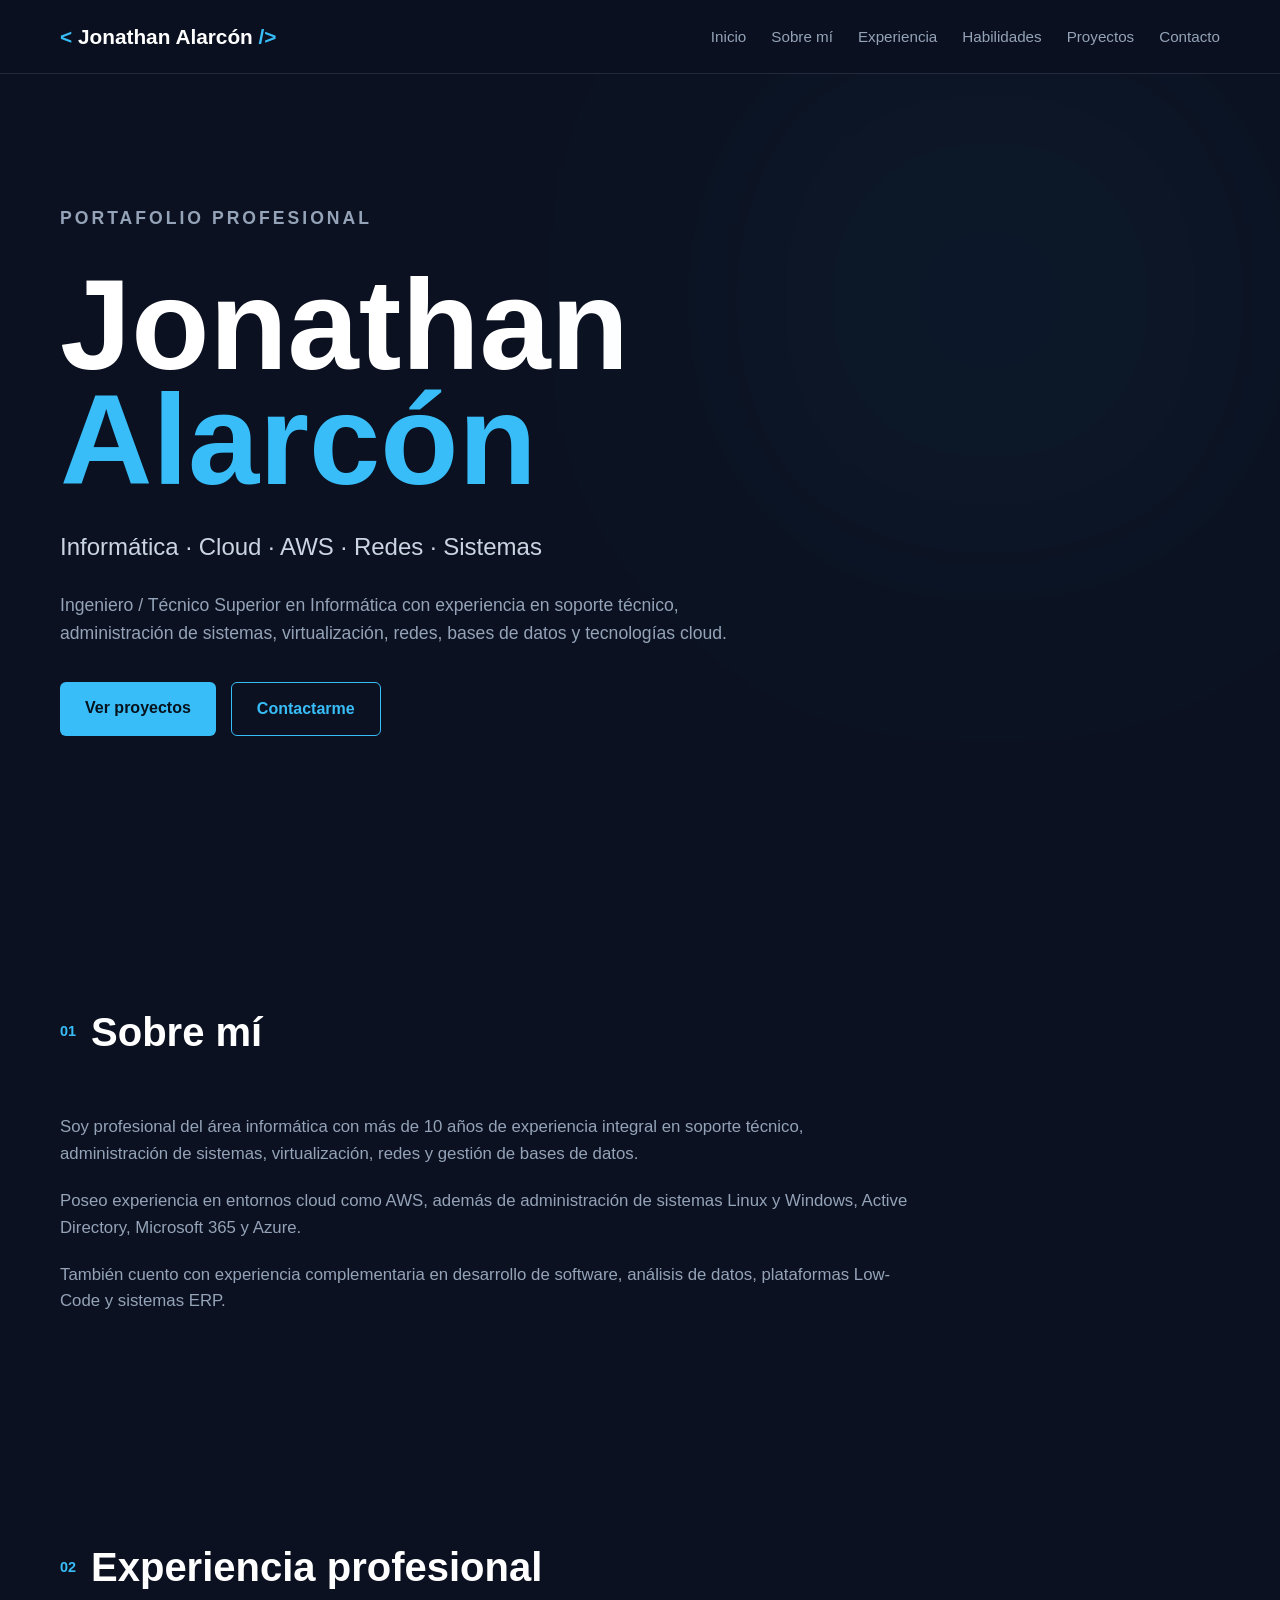
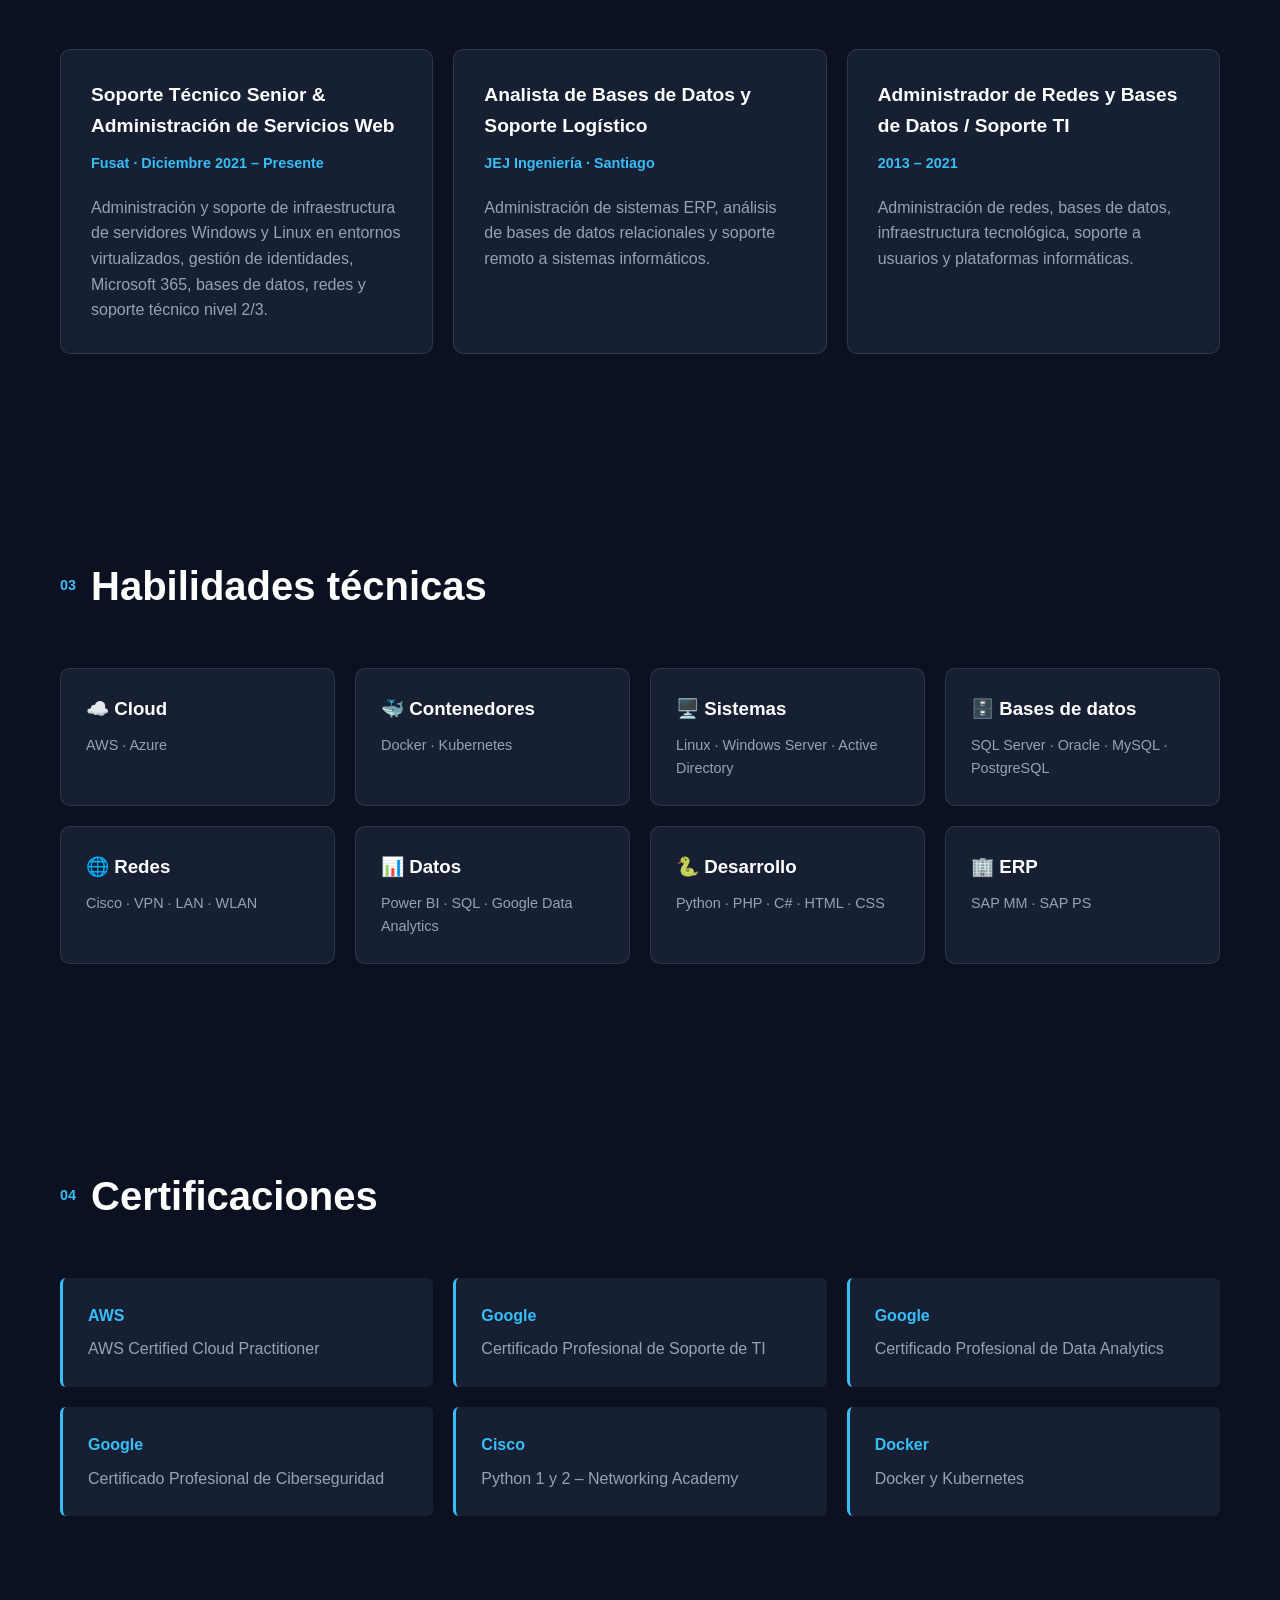
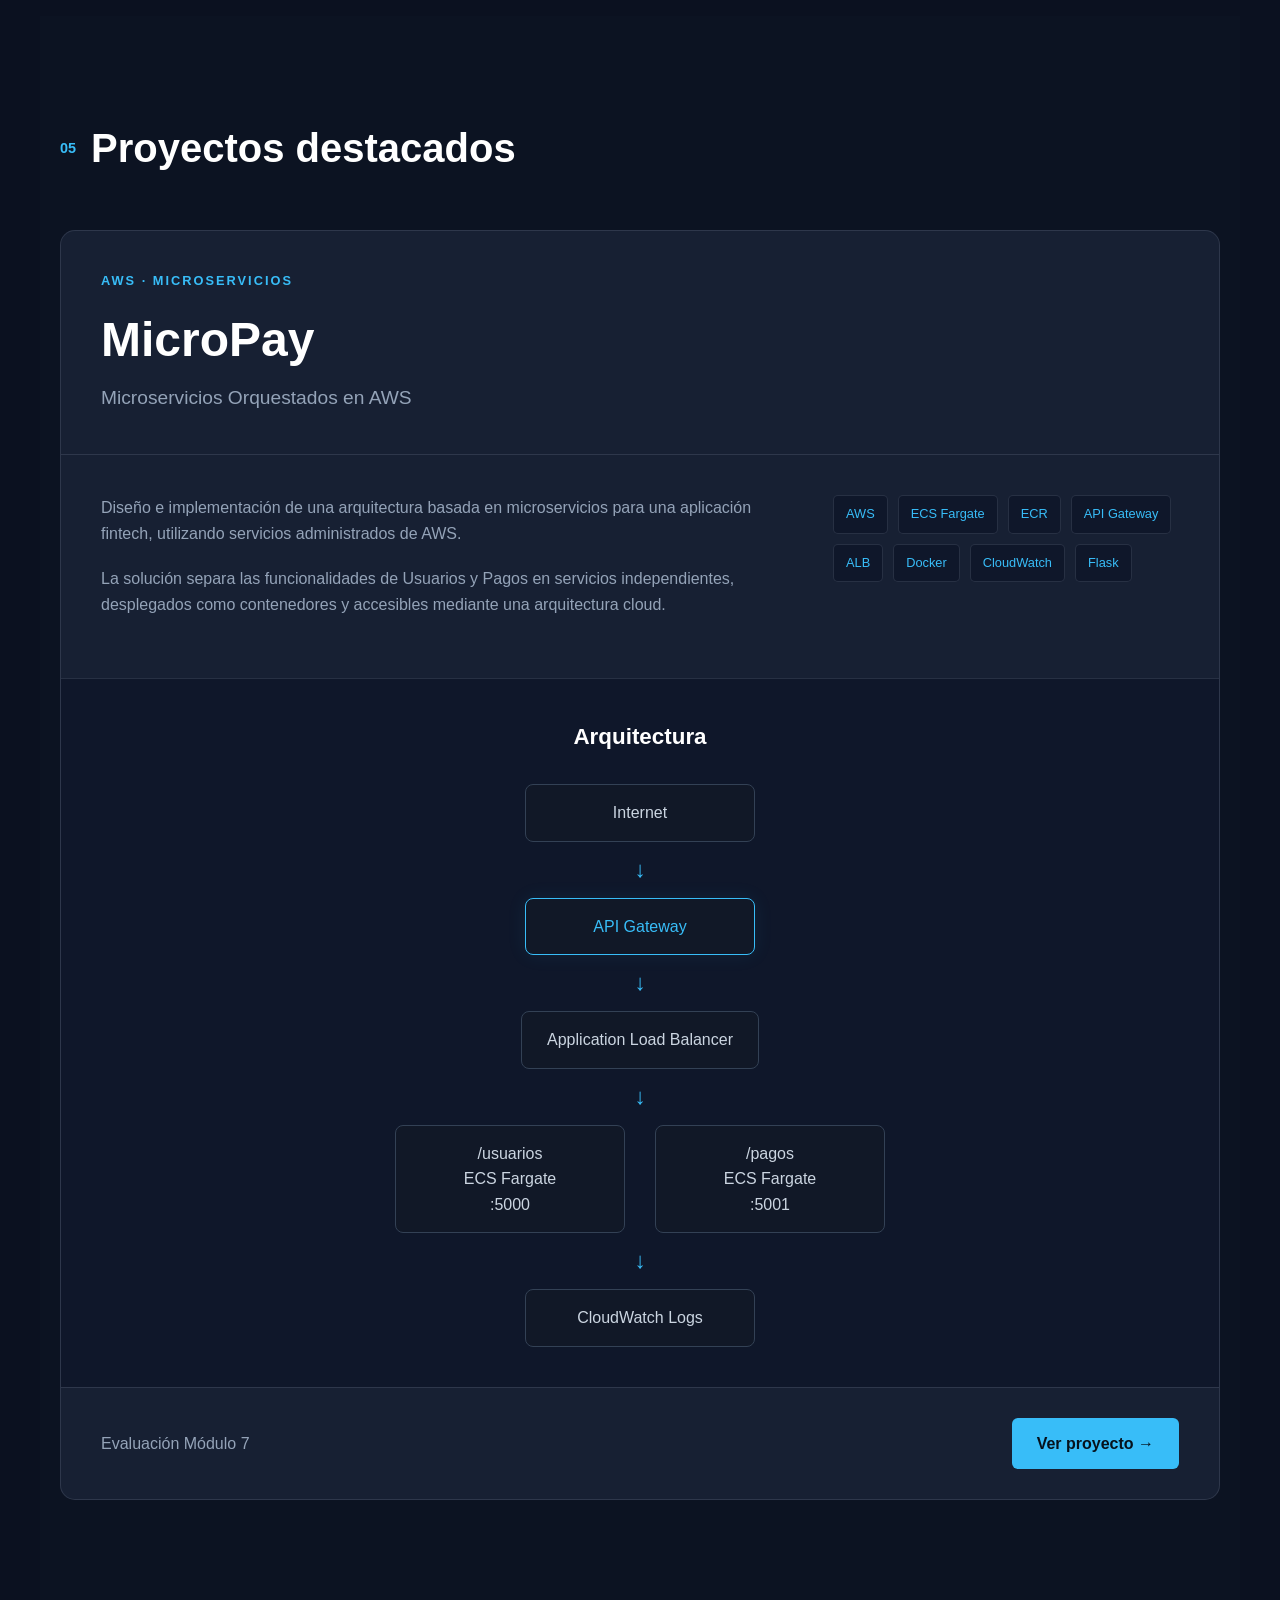
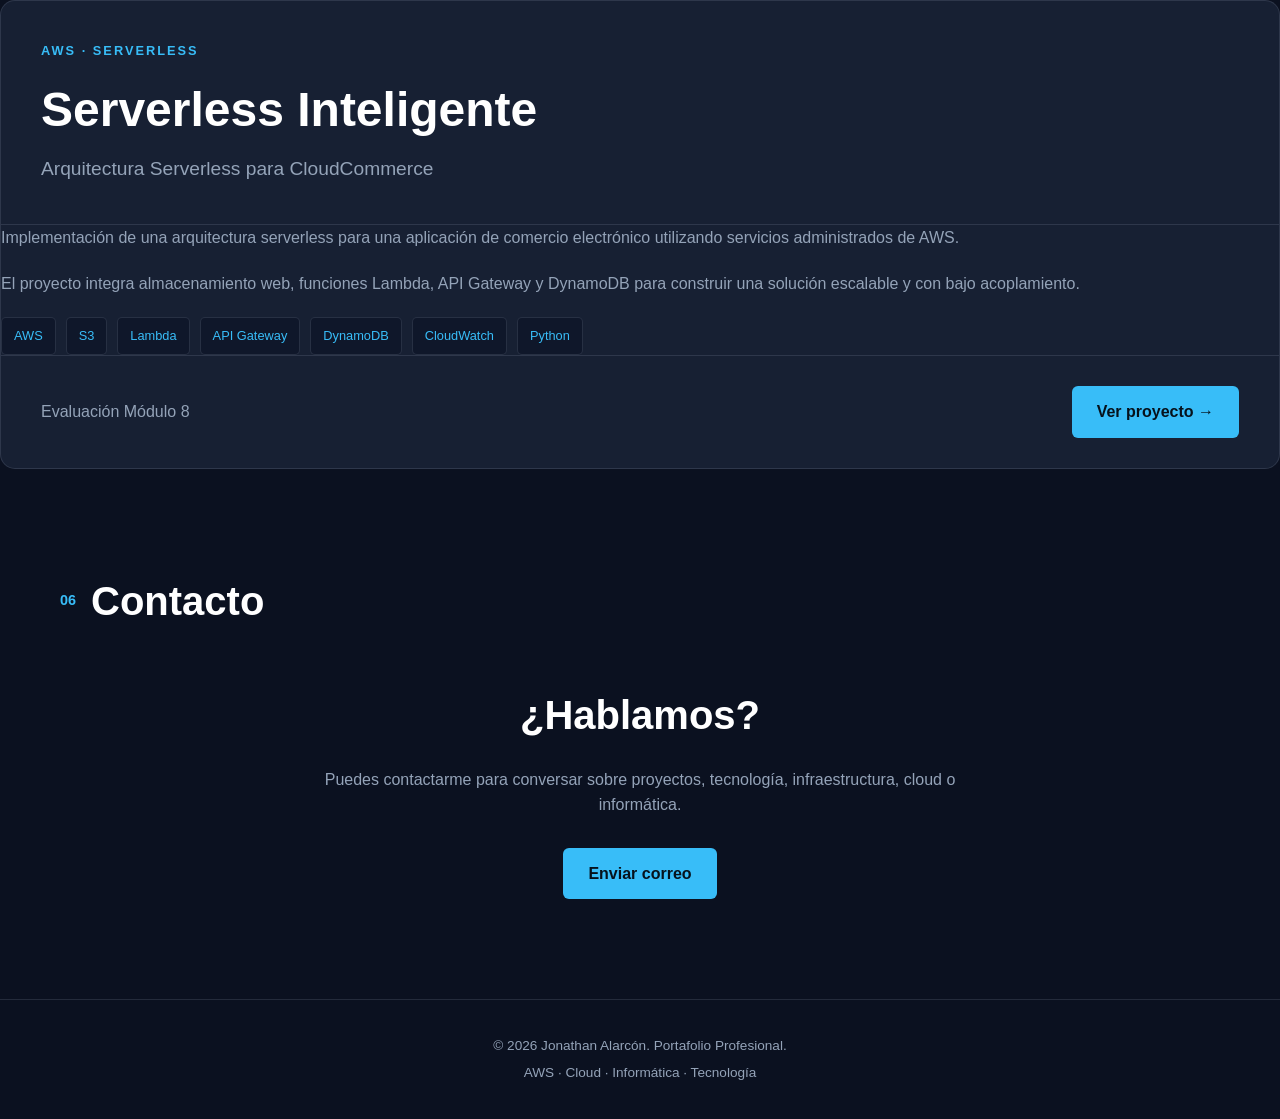
==== index.html @ ad94d3b8 "Add Serverless project card to index.html Added a new project card for 'Serverless Inteligente' show" ====
<!DOCTYPE html>
<html lang="es">
<head>
    <meta charset="UTF-8">
    <meta name="viewport" content="width=device-width, initial-scale=1.0">

    <title>Jonathan Alarcón | Portafolio Profesional</title>

    <meta name="description"
          content="Portafolio profesional de Jonathan Alarcón, especialista en informática, cloud, AWS, redes y sistemas.">

    <link rel="stylesheet" href="style.css">
</head>

<body>

    <!-- =========================
         NAVEGACIÓN
    ========================== -->

    <header>
        <nav class="navbar">

            <div class="logo">
                Jonathan Alarcón
            </div>

            <ul class="nav-links">
                <li><a href="#inicio">Inicio</a></li>
                <li><a href="#sobre-mi">Sobre mí</a></li>
                <li><a href="#experiencia">Experiencia</a></li>
                <li><a href="#habilidades">Habilidades</a></li>
                <li><a href="#proyectos">Proyectos</a></li>
                <li><a href="#contacto">Contacto</a></li>
            </ul>

        </nav>
    </header>


    <main>

        <!-- =========================
             INICIO
        ========================== -->

        <section id="inicio" class="hero">

            <div class="hero-content">

                <p class="hero-tag">
                    PORTAFOLIO PROFESIONAL
                </p>

                <h1>
                    Jonathan<br>
                    <span>Alarcón</span>
                </h1>

                <h2>
                    Informática · Cloud · AWS · Redes · Sistemas
                </h2>

                <p>
                    Ingeniero / Técnico Superior en Informática con experiencia
                    en soporte técnico, administración de sistemas,
                    virtualización, redes, bases de datos y tecnologías cloud.
                </p>

                <div class="hero-buttons">

                    <a href="#proyectos" class="btn">
                        Ver proyectos
                    </a>

                    <a href="#contacto" class="btn btn-outline">
                        Contactarme
                    </a>

                </div>

            </div>

        </section>


        <!-- =========================
             SOBRE MÍ
        ========================== -->

        <section id="sobre-mi" class="section">

            <div class="section-title">
                <span>01</span>
                <h2>Sobre mí</h2>
            </div>

            <div class="about-content">

                <div>

                    <p>
                        Soy profesional del área informática con más de
                        10 años de experiencia integral en soporte técnico,
                        administración de sistemas, virtualización, redes
                        y gestión de bases de datos.
                    </p>

                    <p>
                        Poseo experiencia en entornos cloud como AWS,
                        además de administración de sistemas Linux y Windows,
                        Active Directory, Microsoft 365 y Azure.
                    </p>

                    <p>
                        También cuento con experiencia complementaria en
                        desarrollo de software, análisis de datos,
                        plataformas Low-Code y sistemas ERP.
                    </p>

                </div>

            </div>

        </section>


        <!-- =========================
             EXPERIENCIA
        ========================== -->

        <section id="experiencia" class="section">

            <div class="section-title">
                <span>02</span>
                <h2>Experiencia profesional</h2>
            </div>

            <div class="experience-grid">

                <article class="card">

                    <h3>
                        Soporte Técnico Senior &
                        Administración de Servicios Web
                    </h3>

                    <h4>
                        Fusat · Diciembre 2021 – Presente
                    </h4>

                    <p>
                        Administración y soporte de infraestructura de
                        servidores Windows y Linux en entornos virtualizados,
                        gestión de identidades, Microsoft 365, bases de datos,
                        redes y soporte técnico nivel 2/3.
                    </p>

                </article>


                <article class="card">

                    <h3>
                        Analista de Bases de Datos
                        y Soporte Logístico
                    </h3>

                    <h4>
                        JEJ Ingeniería · Santiago
                    </h4>

                    <p>
                        Administración de sistemas ERP, análisis de bases
                        de datos relacionales y soporte remoto a sistemas
                        informáticos.
                    </p>

                </article>


                <article class="card">

                    <h3>
                        Administrador de Redes y
                        Bases de Datos / Soporte TI
                    </h3>

                    <h4>
                        2013 – 2021
                    </h4>

                    <p>
                        Administración de redes, bases de datos,
                        infraestructura tecnológica, soporte a usuarios
                        y plataformas informáticas.
                    </p>

                </article>

            </div>

        </section>


        <!-- =========================
             HABILIDADES
        ========================== -->

        <section id="habilidades" class="section">

            <div class="section-title">
                <span>03</span>
                <h2>Habilidades técnicas</h2>
            </div>

            <div class="skills-grid">

                <div class="skill">
                    <h3>☁️ Cloud</h3>
                    <p>AWS · Azure</p>
                </div>

                <div class="skill">
                    <h3>🐳 Contenedores</h3>
                    <p>Docker · Kubernetes</p>
                </div>

                <div class="skill">
                    <h3>🖥️ Sistemas</h3>
                    <p>Linux · Windows Server · Active Directory</p>
                </div>

                <div class="skill">
                    <h3>🗄️ Bases de datos</h3>
                    <p>SQL Server · Oracle · MySQL · PostgreSQL</p>
                </div>

                <div class="skill">
                    <h3>🌐 Redes</h3>
                    <p>Cisco · VPN · LAN · WLAN</p>
                </div>

                <div class="skill">
                    <h3>📊 Datos</h3>
                    <p>Power BI · SQL · Google Data Analytics</p>
                </div>

                <div class="skill">
                    <h3>🐍 Desarrollo</h3>
                    <p>Python · PHP · C# · HTML · CSS</p>
                </div>

                <div class="skill">
                    <h3>🏢 ERP</h3>
                    <p>SAP MM · SAP PS</p>
                </div>

            </div>

        </section>


        <!-- =========================
             CERTIFICACIONES
        ========================== -->

        <section id="certificaciones" class="section">

            <div class="section-title">
                <span>04</span>
                <h2>Certificaciones</h2>
            </div>

            <div class="certifications">

                <div class="certification">
                    <strong>AWS</strong>
                    <p>AWS Certified Cloud Practitioner</p>
                </div>

                <div class="certification">
                    <strong>Google</strong>
                    <p>Certificado Profesional de Soporte de TI</p>
                </div>

                <div class="certification">
                    <strong>Google</strong>
                    <p>Certificado Profesional de Data Analytics</p>
                </div>

                <div class="certification">
                    <strong>Google</strong>
                    <p>Certificado Profesional de Ciberseguridad</p>
                </div>

                <div class="certification">
                    <strong>Cisco</strong>
                    <p>Python 1 y 2 – Networking Academy</p>
                </div>

                <div class="certification">
                    <strong>Docker</strong>
                    <p>Docker y Kubernetes</p>
                </div>

            </div>

        </section>


        <!-- =========================
             PROYECTOS
        ========================== -->

        <section id="proyectos" class="section projects-section">

            <div class="section-title">
                <span>05</span>
                <h2>Proyectos destacados</h2>
            </div>


            <article class="project-card">

                <div class="project-header">

                    <p class="project-label">
                        AWS · MICROSERVICIOS
                    </p>

                    <h3>
                        MicroPay
                    </h3>

                    <p class="project-subtitle">
                        Microservicios Orquestados en AWS
                    </p>

                </div>


                <div class="project-content">

                    <div class="project-description">

                        <p>
                            Diseño e implementación de una arquitectura
                            basada en microservicios para una aplicación
                            fintech, utilizando servicios administrados
                            de AWS.
                        </p>

                        <p>
                            La solución separa las funcionalidades de
                            Usuarios y Pagos en servicios independientes,
                            desplegados como contenedores y accesibles
                            mediante una arquitectura cloud.
                        </p>

                    </div>


                    <div class="project-technologies">

                        <span>AWS</span>
                        <span>ECS Fargate</span>
                        <span>ECR</span>
                        <span>API Gateway</span>
                        <span>ALB</span>
                        <span>Docker</span>
                        <span>CloudWatch</span>
                        <span>Flask</span>

                    </div>

                </div>


                <!-- DIAGRAMA -->

                <div class="architecture">

                    <h4>
                        Arquitectura
                    </h4>

                    <div class="architecture-flow">

                        <div class="architecture-box">
                            Internet
                        </div>

                        <div class="arrow">
                            ↓
                        </div>

                        <div class="architecture-box highlight">
                            API Gateway
                        </div>

                        <div class="arrow">
                            ↓
                        </div>

                        <div class="architecture-box">
                            Application Load Balancer
                        </div>

                        <div class="arrow">
                            ↓
                        </div>

                        <div class="services">

                            <div class="architecture-box">
                                /usuarios<br>
                                ECS Fargate<br>
                                :5000
                            </div>

                            <div class="architecture-box">
                                /pagos<br>
                                ECS Fargate<br>
                                :5001
                            </div>

                        </div>

                        <div class="arrow">
                            ↓
                        </div>

                        <div class="architecture-box">
                            CloudWatch Logs
                        </div>

                    </div>

                </div>


               <div class="project-footer">
                    <p>Evaluación Módulo 7</p>

                    <a href="proyectos/micropay.html" class="btn">
                        Ver proyecto →
                    </a>
                </div>

            </article>

        </section>
        <!-- PROYECTO 2 - SERVERLESS -->
<div class="project-card">

    <div class="project-header">

        <p class="project-label">
            AWS · SERVERLESS
        </p>

        <h3>
            Serverless Inteligente
        </h3>

        <p class="project-subtitle">
            Arquitectura Serverless para CloudCommerce
        </p>

    </div>

    <div class="project-description">

        <p>
            Implementación de una arquitectura serverless
            para una aplicación de comercio electrónico
            utilizando servicios administrados de AWS.
        </p>

        <p>
            El proyecto integra almacenamiento web, funciones
            Lambda, API Gateway y DynamoDB para construir una
            solución escalable y con bajo acoplamiento.
        </p>

    </div>

    <div class="project-technologies">

        <span>AWS</span>
        <span>S3</span>
        <span>Lambda</span>
        <span>API Gateway</span>
        <span>DynamoDB</span>
        <span>CloudWatch</span>
        <span>Python</span>

    </div>

    <div class="project-footer">

        <p>
            Evaluación Módulo 8
        </p>

        <a href="proyectos/serverless.html" class="btn">
            Ver proyecto →
        </a>

    </div>

</div>


        <!-- =========================
             CONTACTO
        ========================== -->

        <section id="contacto" class="section contact-section">

            <div class="section-title">
                <span>06</span>
                <h2>Contacto</h2>
            </div>

            <div class="contact-content">

                <h3>
                    ¿Hablamos?
                </h3>

                <p>
                    Puedes contactarme para conversar sobre proyectos,
                    tecnología, infraestructura, cloud o informática.
                </p>

                <a href="mailto:STEELdebian@gmail.com" class="btn">
                    Enviar correo
                 </a>   
              

            </div>
            
                

    

        </section>

    </main>


    <!-- =========================
         FOOTER
    ========================== -->

    <footer>

        <p>
            © 2026 Jonathan Alarcón.
            Portafolio Profesional.
        </p>

        <p>
            AWS · Cloud · Informática · Tecnología
        </p>

    </footer>


</body>
</html>
---- style.css ----
* {
    margin: 0;
    padding: 0;
    box-sizing: border-box;
}

html {
    scroll-behavior: smooth;
}

body {
    font-family: Arial, Helvetica, sans-serif;
    background: #0b1120;
    color: #e5e7eb;
    line-height: 1.6;
}


/* =========================
   VARIABLES
========================= */

:root {
    --background: #0b1120;
    --background-light: #111827;
    --card: #172033;
    --primary: #38bdf8;
    --primary-dark: #0284c7;
    --secondary: #22d3ee;
    --text: #e5e7eb;
    --text-muted: #94a3b8;
    --border: rgba(148, 163, 184, 0.18);
}


/* =========================
   GENERAL
========================= */

a {
    color: inherit;
    text-decoration: none;
}

section {
    scroll-margin-top: 90px;
}


/* =========================
   NAVBAR
========================= */

header {
    position: fixed;
    top: 0;
    left: 0;
    width: 100%;
    z-index: 1000;

    background: rgba(11, 17, 32, 0.92);
    backdrop-filter: blur(10px);

    border-bottom: 1px solid var(--border);
}

.navbar {
    max-width: 1200px;
    margin: auto;

    padding: 20px;

    display: flex;
    justify-content: space-between;
    align-items: center;
}

.logo {
    font-size: 1.3rem;
    font-weight: bold;
    color: white;
}

.logo::before {
    content: "< ";
    color: var(--primary);
}

.logo::after {
    content: " />";
    color: var(--primary);
}

.nav-links {
    list-style: none;

    display: flex;
    gap: 25px;
}

.nav-links a {
    color: var(--text-muted);
    font-size: 0.95rem;

    transition: 0.3s;
}

.nav-links a:hover {
    color: var(--primary);
}


/* =========================
   HERO
========================= */

.hero {
    min-height: 100vh;

    display: flex;
    align-items: center;

    max-width: 1200px;
    margin: auto;

    padding: 120px 20px 80px;

    position: relative;
}

.hero::before {
    content: "";

    position: absolute;

    width: 400px;
    height: 400px;

    background: var(--primary);

    filter: blur(150px);

    opacity: 0.08;

    top: 100px;
    right: 50px;

    pointer-events: none;
}

.hero-content {
    max-width: 850px;
}

.hero-tag {
    color: var(--primary);

    font-size: 0.9rem;
    font-weight: bold;

    letter-spacing: 3px;

    margin-bottom: 20px;
}

.hero h1 {
    font-size: clamp(4rem, 10vw, 8rem);

    line-height: 0.9;

    margin-bottom: 30px;

    color: white;
}

.hero h1 span {
    color: var(--primary);
}

.hero h2 {
    font-size: 1.5rem;

    font-weight: normal;

    color: #cbd5e1;

    margin-bottom: 25px;
}

.hero p {
    max-width: 700px;

    color: var(--text-muted);

    font-size: 1.1rem;

    margin-bottom: 35px;
}


/* =========================
   BUTTONS
========================= */

.hero-buttons {
    display: flex;
    gap: 15px;

    flex-wrap: wrap;
}

.btn {
    display: inline-block;

    padding: 13px 25px;

    background: var(--primary);

    color: #06121c;

    font-weight: bold;

    border-radius: 6px;

    transition: 0.3s;
}

.btn:hover {
    background: var(--secondary);

    transform: translateY(-2px);
}

.btn-outline {
    background: transparent;

    border: 1px solid var(--primary);

    color: var(--primary);
}

.btn-outline:hover {
    background: var(--primary);

    color: #06121c;
}


/* =========================
   SECTIONS
========================= */

.section {
    max-width: 1200px;

    margin: auto;

    padding: 100px 20px;
}

.section-title {
    display: flex;

    align-items: center;

    gap: 15px;

    margin-bottom: 50px;
}

.section-title span {
    color: var(--primary);

    font-weight: bold;

    font-size: 0.9rem;
}

.section-title h2 {
    font-size: 2.5rem;

    color: white;
}


/* =========================
   ABOUT
========================= */

.about-content {
    max-width: 850px;
}

.about-content p {
    color: var(--text-muted);

    font-size: 1.05rem;

    margin-bottom: 20px;
}


/* =========================
   EXPERIENCE
========================= */

.experience-grid {
    display: grid;

    grid-template-columns:
        repeat(3, 1fr);

    gap: 20px;
}

.card {
    background: var(--card);

    border: 1px solid var(--border);

    border-radius: 10px;

    padding: 30px;

    transition: 0.3s;
}

.card:hover {
    transform: translateY(-5px);

    border-color: var(--primary);
}

.card h3 {
    color: white;

    font-size: 1.2rem;

    margin-bottom: 10px;
}

.card h4 {
    color: var(--primary);

    font-size: 0.9rem;

    margin-bottom: 20px;
}

.card p {
    color: var(--text-muted);
}


/* =========================
   SKILLS
========================= */

.skills-grid {
    display: grid;

    grid-template-columns:
        repeat(4, 1fr);

    gap: 20px;
}

.skill {
    background: var(--card);

    border: 1px solid var(--border);

    padding: 25px;

    border-radius: 10px;

    transition: 0.3s;
}

.skill:hover {
    border-color: var(--primary);

    transform: translateY(-4px);
}

.skill h3 {
    color: white;

    margin-bottom: 10px;
}

.skill p {
    color: var(--text-muted);

    font-size: 0.9rem;
}


/* =========================
   CERTIFICATIONS
========================= */

.certifications {
    display: grid;

    grid-template-columns:
        repeat(3, 1fr);

    gap: 20px;
}

.certification {
    padding: 25px;

    background: var(--card);

    border-left: 3px solid var(--primary);

    border-radius: 6px;
}

.certification strong {
    color: var(--primary);

    display: block;

    margin-bottom: 8px;
}

.certification p {
    color: var(--text-muted);
}


/* =========================
   PROJECT
========================= */

.projects-section {
    background: rgba(17, 24, 39, 0.35);
}

.project-card {
    background: var(--card);

    border: 1px solid var(--border);

    border-radius: 15px;

    overflow: hidden;
}

.project-header {
    padding: 40px;

    border-bottom: 1px solid var(--border);
}

.project-label {
    color: var(--primary);

    font-size: 0.8rem;

    letter-spacing: 2px;

    font-weight: bold;

    margin-bottom: 10px;
}

.project-header h3 {
    font-size: 3rem;

    color: white;

    margin-bottom: 5px;
}

.project-subtitle {
    color: var(--text-muted);

    font-size: 1.2rem;
}

.project-content {
    padding: 40px;

    display: grid;

    grid-template-columns:
        2fr 1fr;

    gap: 40px;
}

.project-description p {
    color: var(--text-muted);

    margin-bottom: 20px;
}

.project-technologies {
    display: flex;

    flex-wrap: wrap;

    gap: 10px;

    align-content: flex-start;
}

.project-technologies span {
    padding: 8px 12px;

    background: #0f172a;

    border: 1px solid var(--border);

    border-radius: 5px;

    color: var(--primary);

    font-size: 0.8rem;
}


/* =========================
   ARCHITECTURE
========================= */

.architecture {
    padding: 40px;

    background: #0f172a;

    border-top: 1px solid var(--border);
}

.architecture h4 {
    text-align: center;

    color: white;

    font-size: 1.4rem;

    margin-bottom: 30px;
}

.architecture-flow {
    display: flex;

    flex-direction: column;

    align-items: center;

    gap: 10px;
}

.architecture-box {
    min-width: 230px;

    padding: 15px 25px;

    text-align: center;

    background: var(--background-light);

    border: 1px solid #334155;

    border-radius: 8px;

    color: #cbd5e1;
}

.architecture-box.highlight {
    border-color: var(--primary);

    color: var(--primary);

    box-shadow:
        0 0 20px
        rgba(56, 189, 248, 0.08);
}

.arrow {
    color: var(--primary);

    font-size: 1.4rem;
}

.services {
    display: flex;

    gap: 30px;

    width: 100%;

    justify-content: center;
}


/* =========================
   PROJECT FOOTER
========================= */

.project-footer {
    padding: 30px 40px;

    border-top: 1px solid var(--border);

    display: flex;

    align-items: center;

    justify-content: space-between;
}

.project-footer p {
    color: var(--text-muted);
}


/* =========================
   CONTACT
========================= */

.contact-section {
    text-align: center;
}

.contact-content {
    max-width: 650px;

    margin: auto;
}

.contact-content h3 {
    font-size: 2.5rem;

    color: white;

    margin-bottom: 20px;
}

.contact-content p {
    color: var(--text-muted);

    margin-bottom: 30px;
}


/* =========================
   FOOTER
========================= */

footer {
    padding: 30px 20px;

    text-align: center;

    border-top: 1px solid var(--border);

    color: var(--text-muted);

    font-size: 0.85rem;
}

footer p {
    margin: 5px;
}


/* =========================
   RESPONSIVE
========================= */

@media (max-width: 900px) {

    .nav-links {
        display: none;
    }

    .experience-grid {
        grid-template-columns: 1fr;
    }

    .skills-grid {
        grid-template-columns:
            repeat(2, 1fr);
    }

    .certifications {
        grid-template-columns:
            repeat(2, 1fr);
    }

    .project-content {
        grid-template-columns: 1fr;
    }

}


@media (max-width: 600px) {

    .hero h1 {
        font-size: 4rem;
    }

    .hero h2 {
        font-size: 1.2rem;
    }

    .section {
        padding: 70px 20px;
    }

    .section-title h2 {
        font-size: 2rem;
    }

    .skills-grid {
        grid-template-columns: 1fr;
    }

    .certifications {
        grid-template-columns: 1fr;
    }

    .services {
        flex-direction: column;

        align-items: center;
    }

    .project-header,
    .project-content,
    .architecture {
        padding: 25px;
    }

    .project-header h3 {
        font-size: 2.3rem;
    }

    .project-footer {
        padding: 25px;

        flex-direction: column;

        gap: 20px;
    }

}
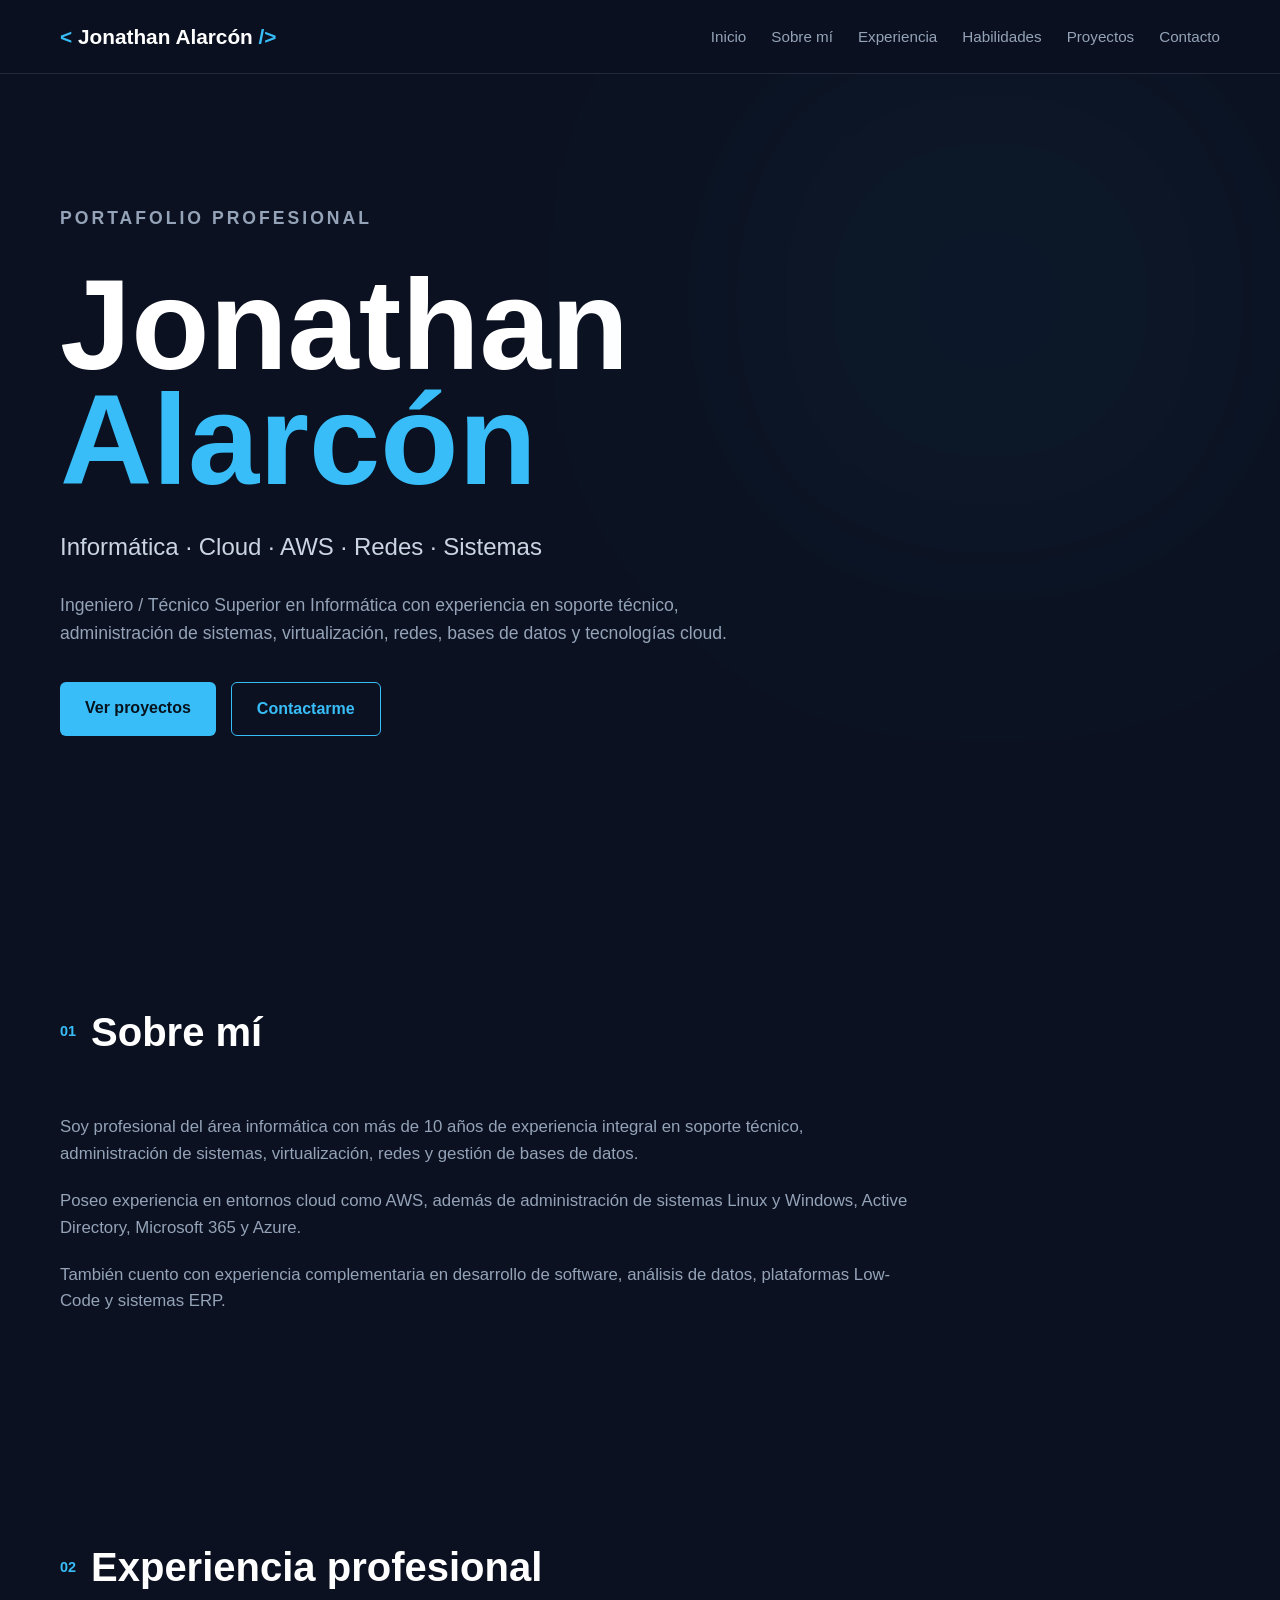
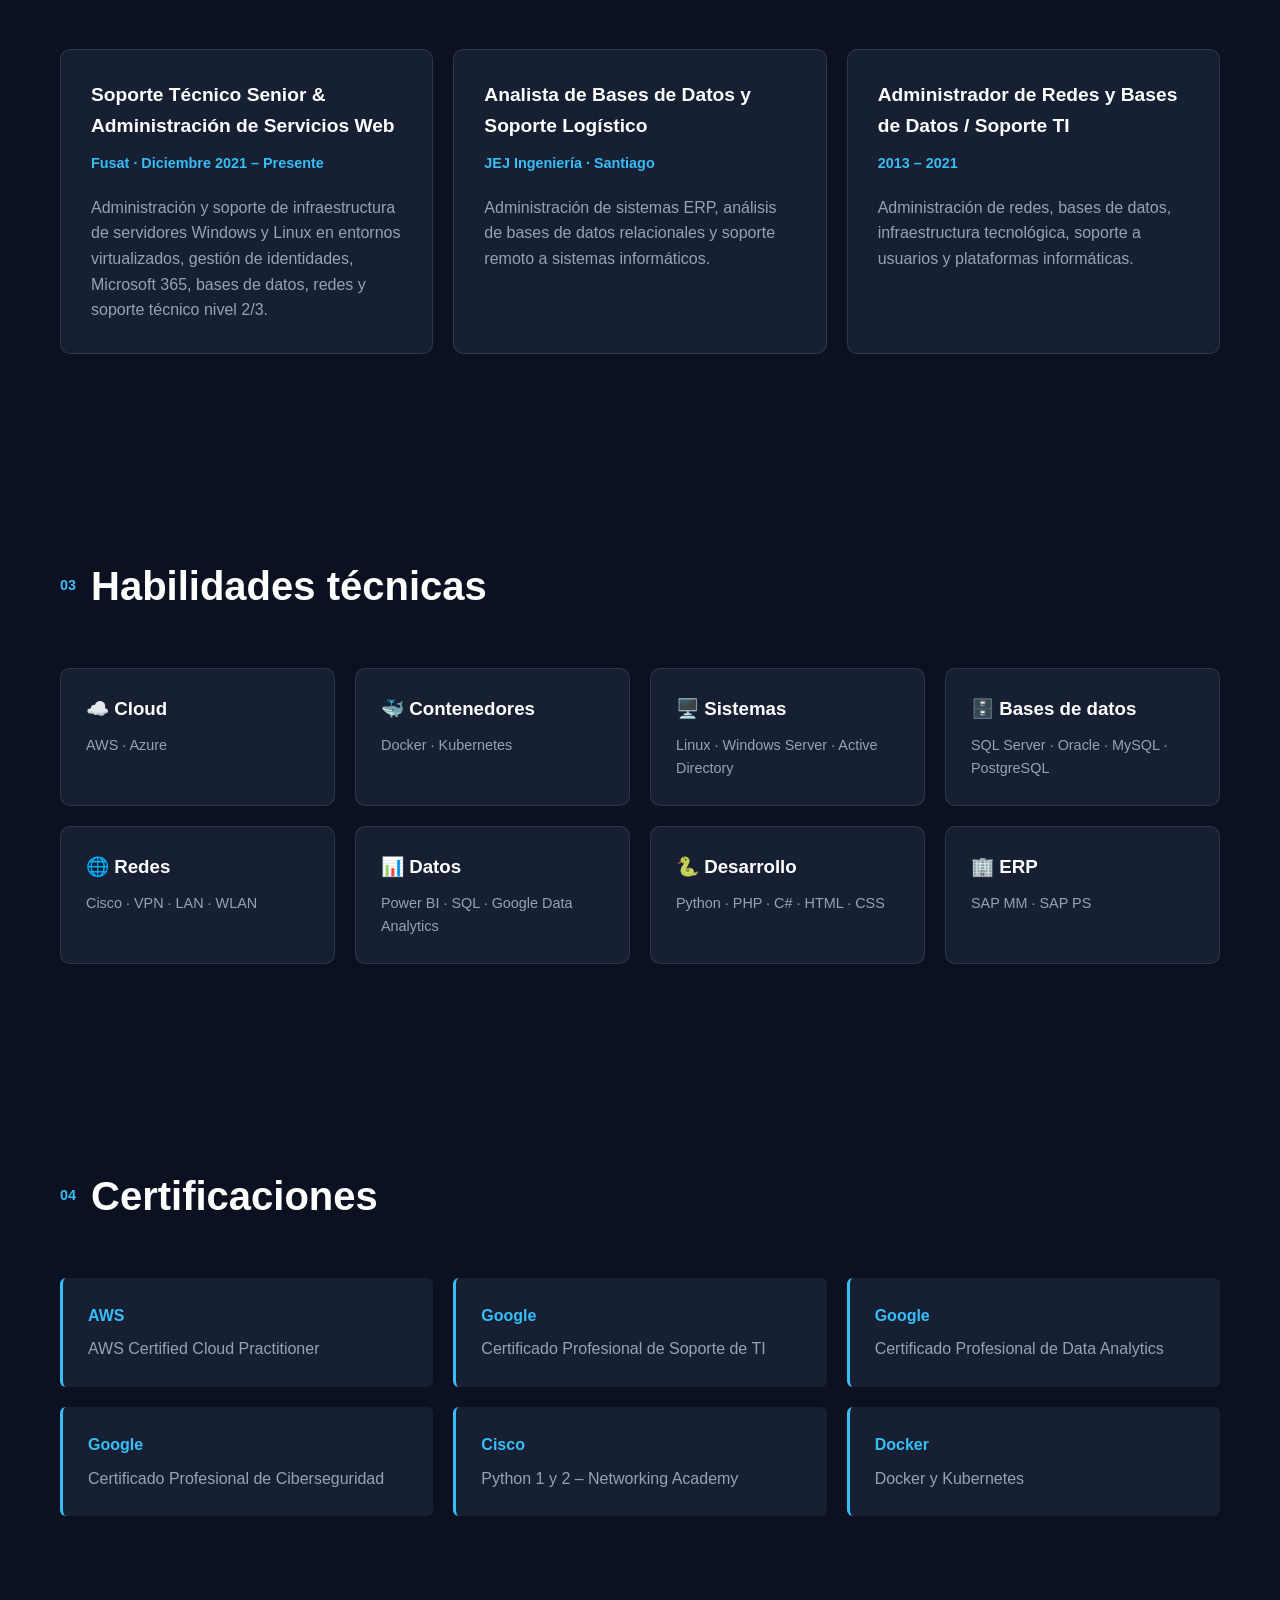
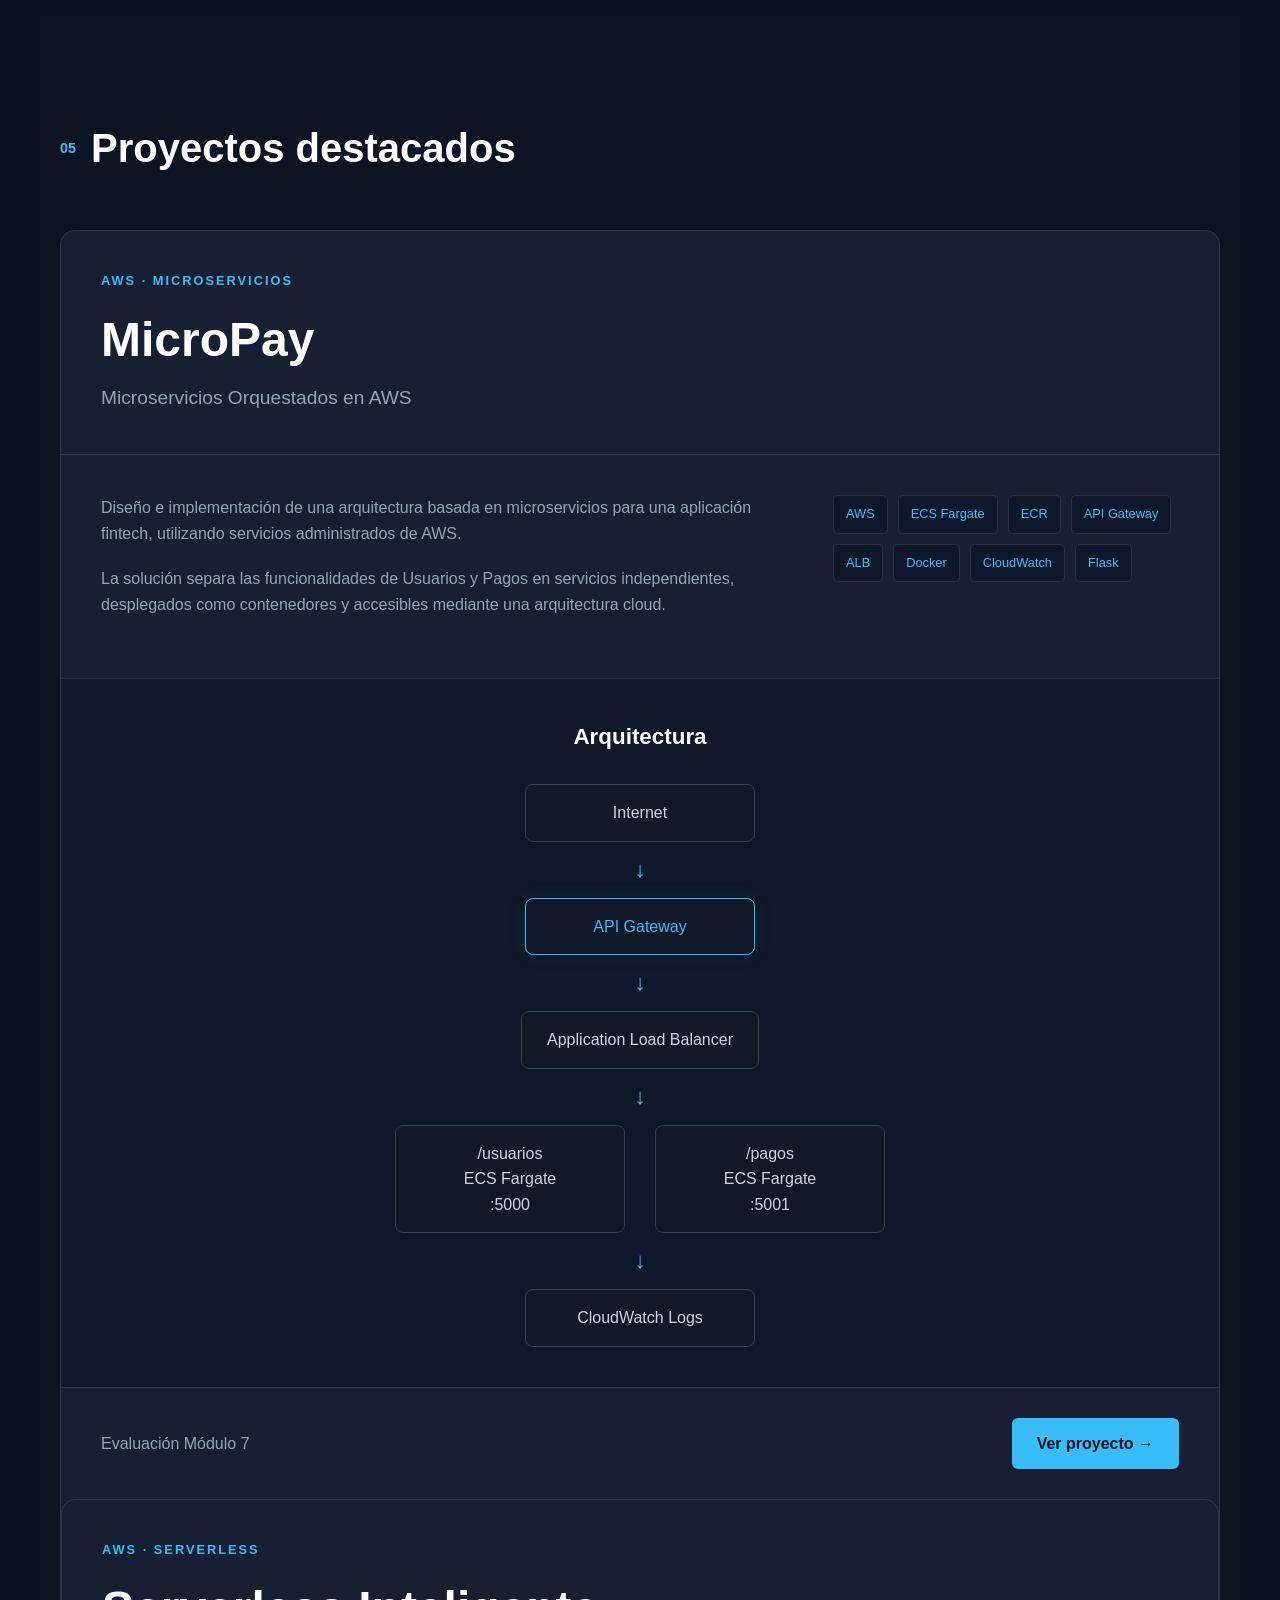
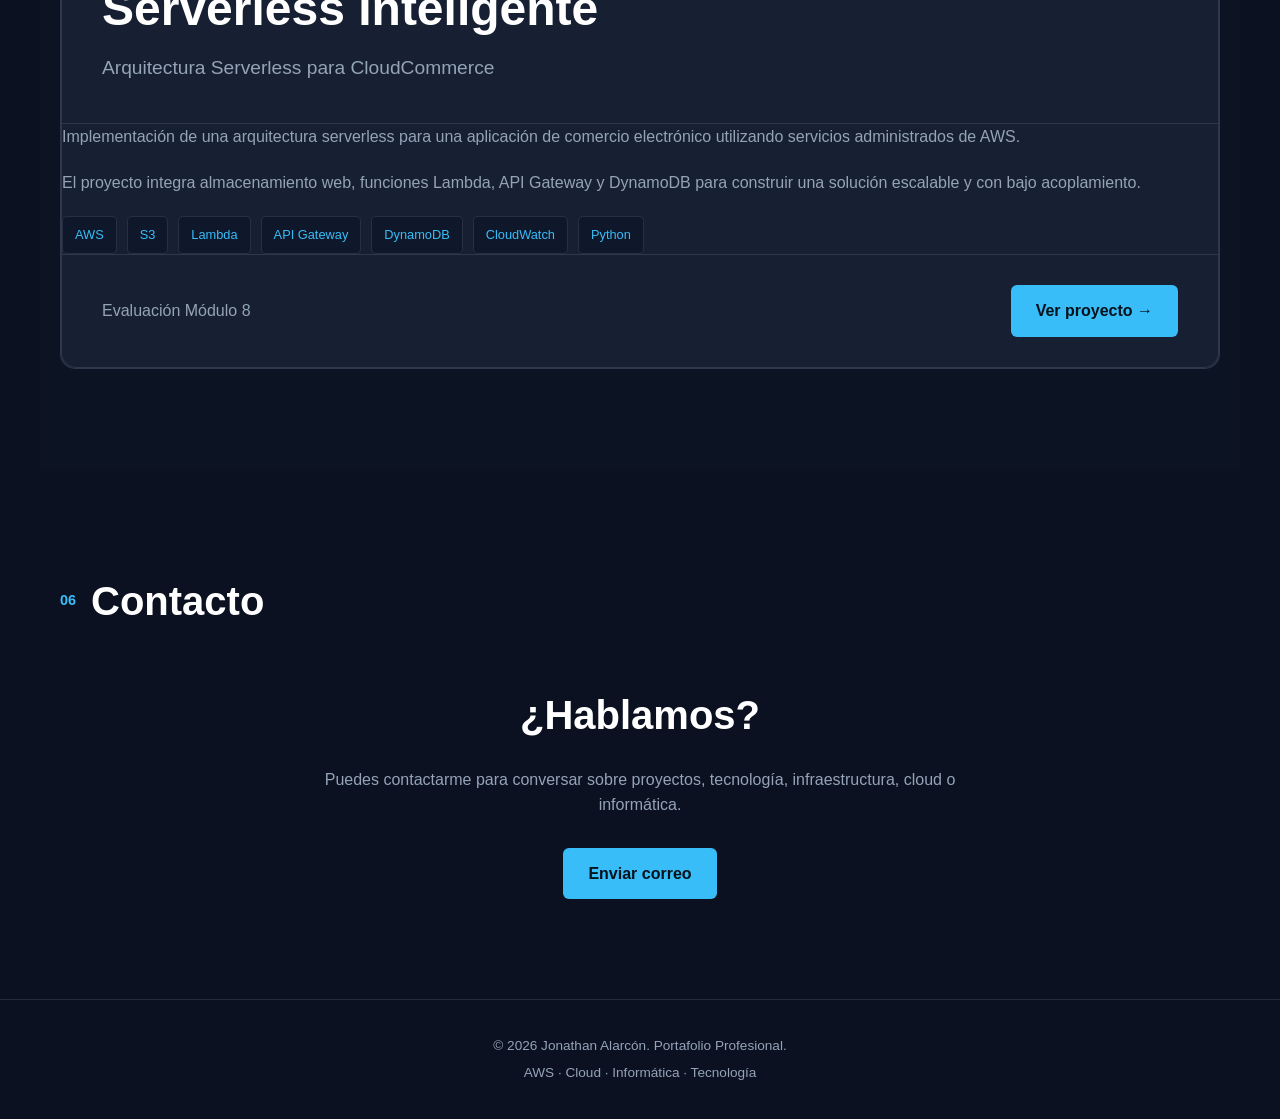
==== commit 99a7b642: "Refactor HTML structure by removing extra tags Removed unnecessary closing tags and adjusted comment" ====
--- a/index.html
+++ b/index.html
@@ -447,11 +447,7 @@
                         Ver proyecto →
                     </a>
                 </div>
-
-            </article>
-
-        </section>
-        <!-- PROYECTO 2 - SERVERLESS -->
+    <!-- PROYECTO 2 - SERVERLESS -->
 <div class="project-card">
 
     <div class="project-header">
@@ -510,7 +506,11 @@
 
     </div>
 
-</div>
+</div>          
+            </article>
+
+        </section>
+        
 
 
         <!-- =========================
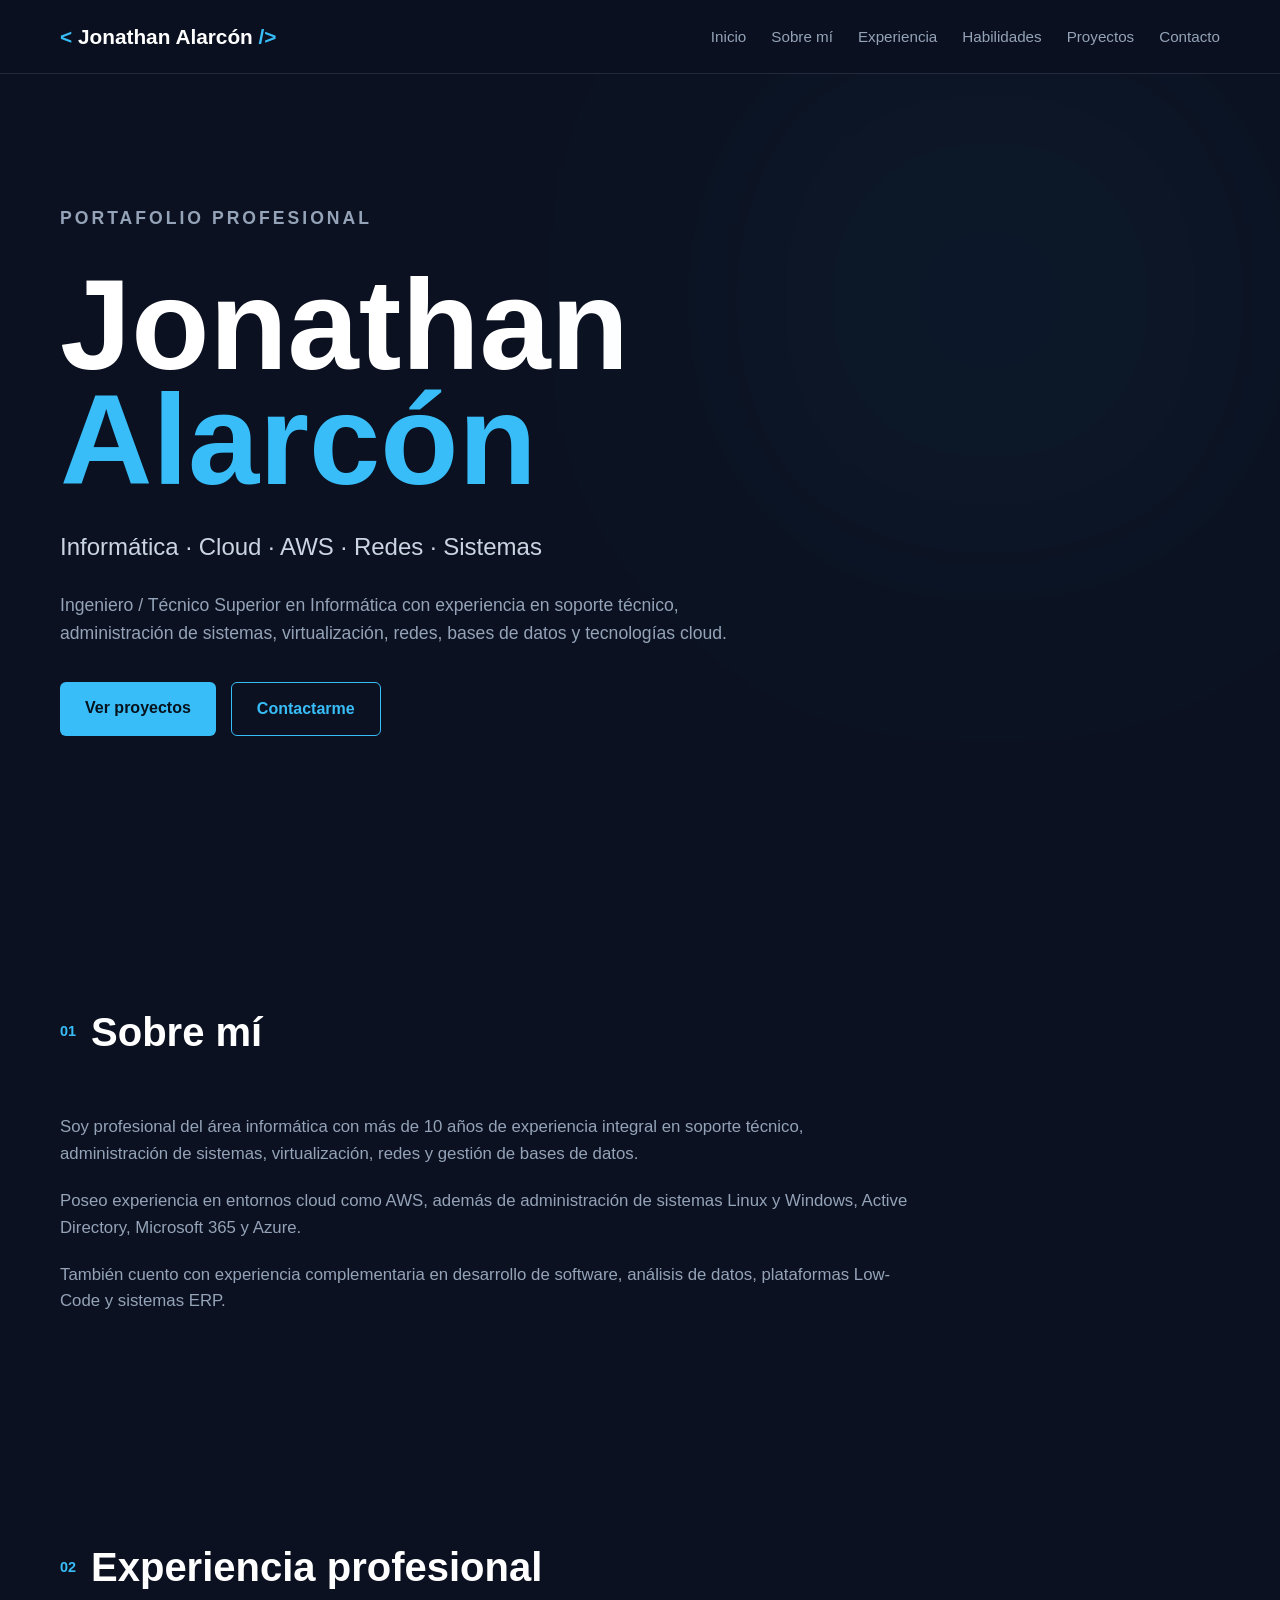
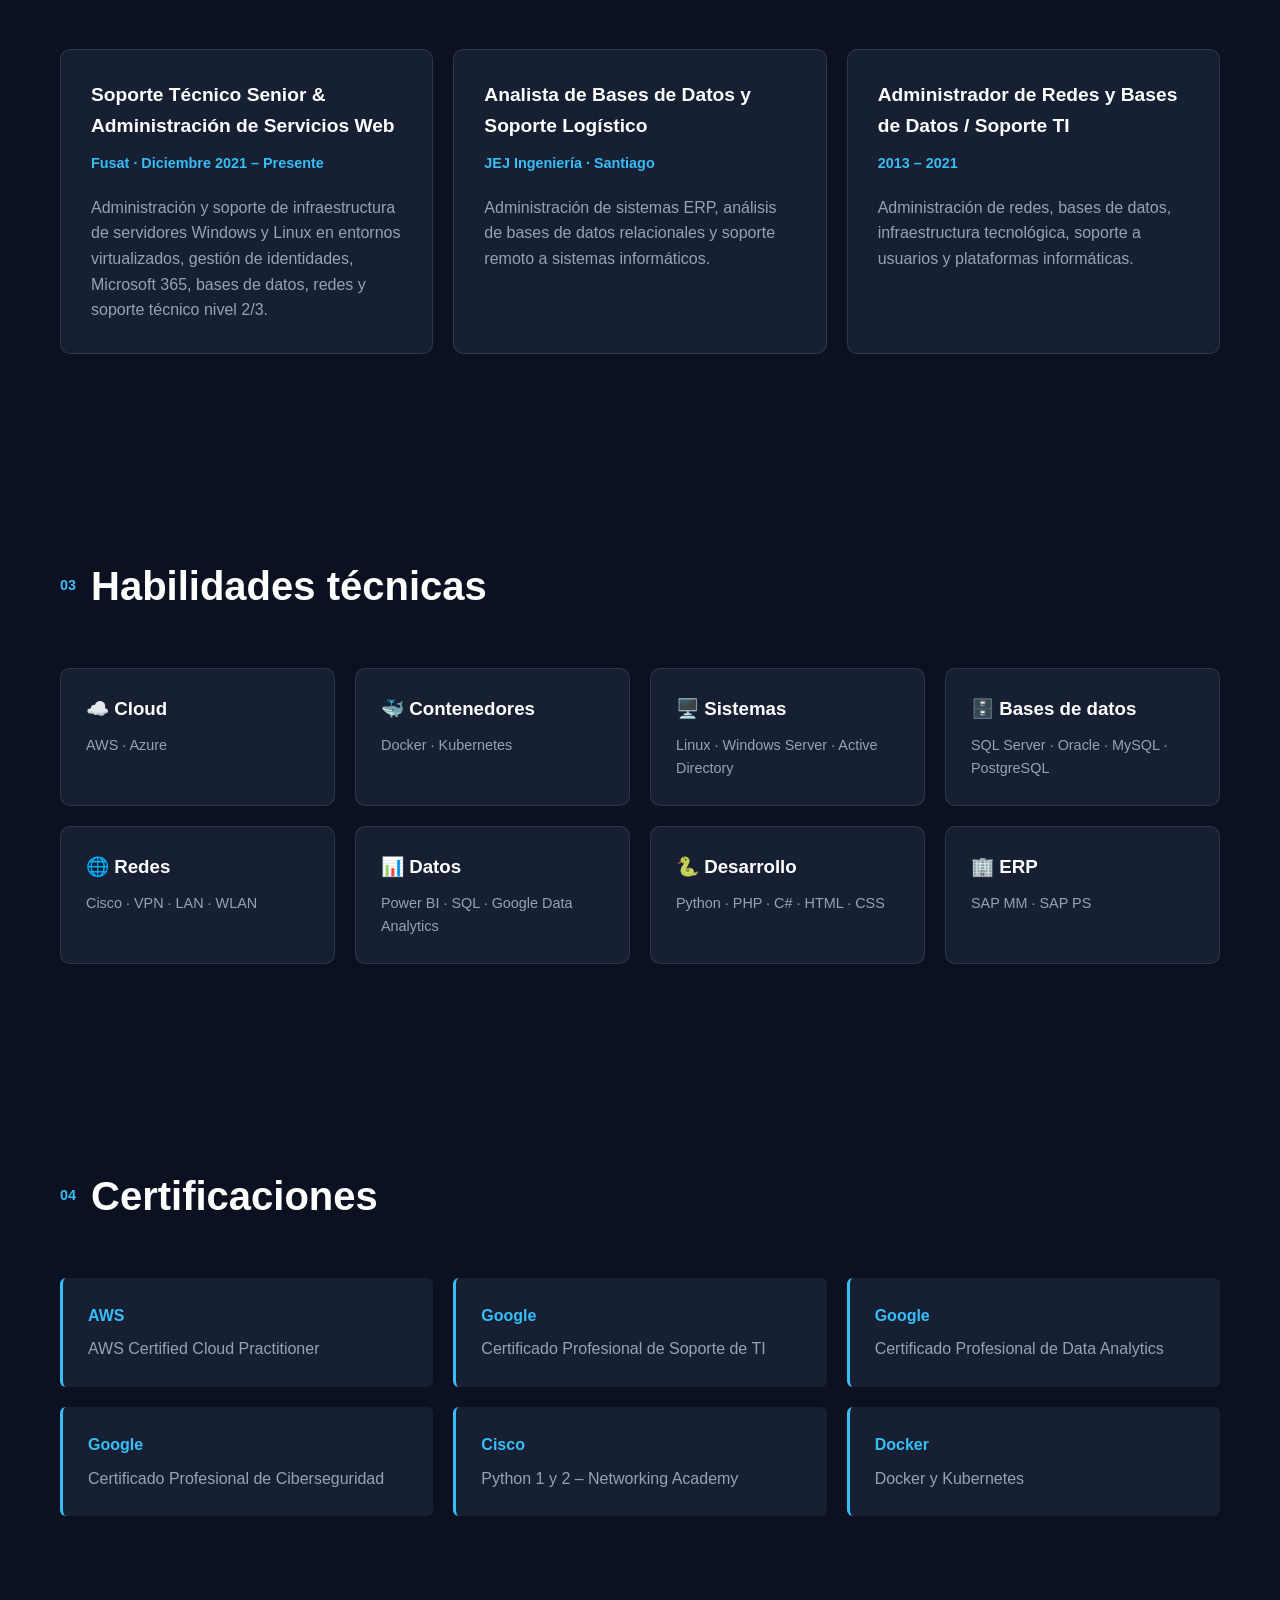
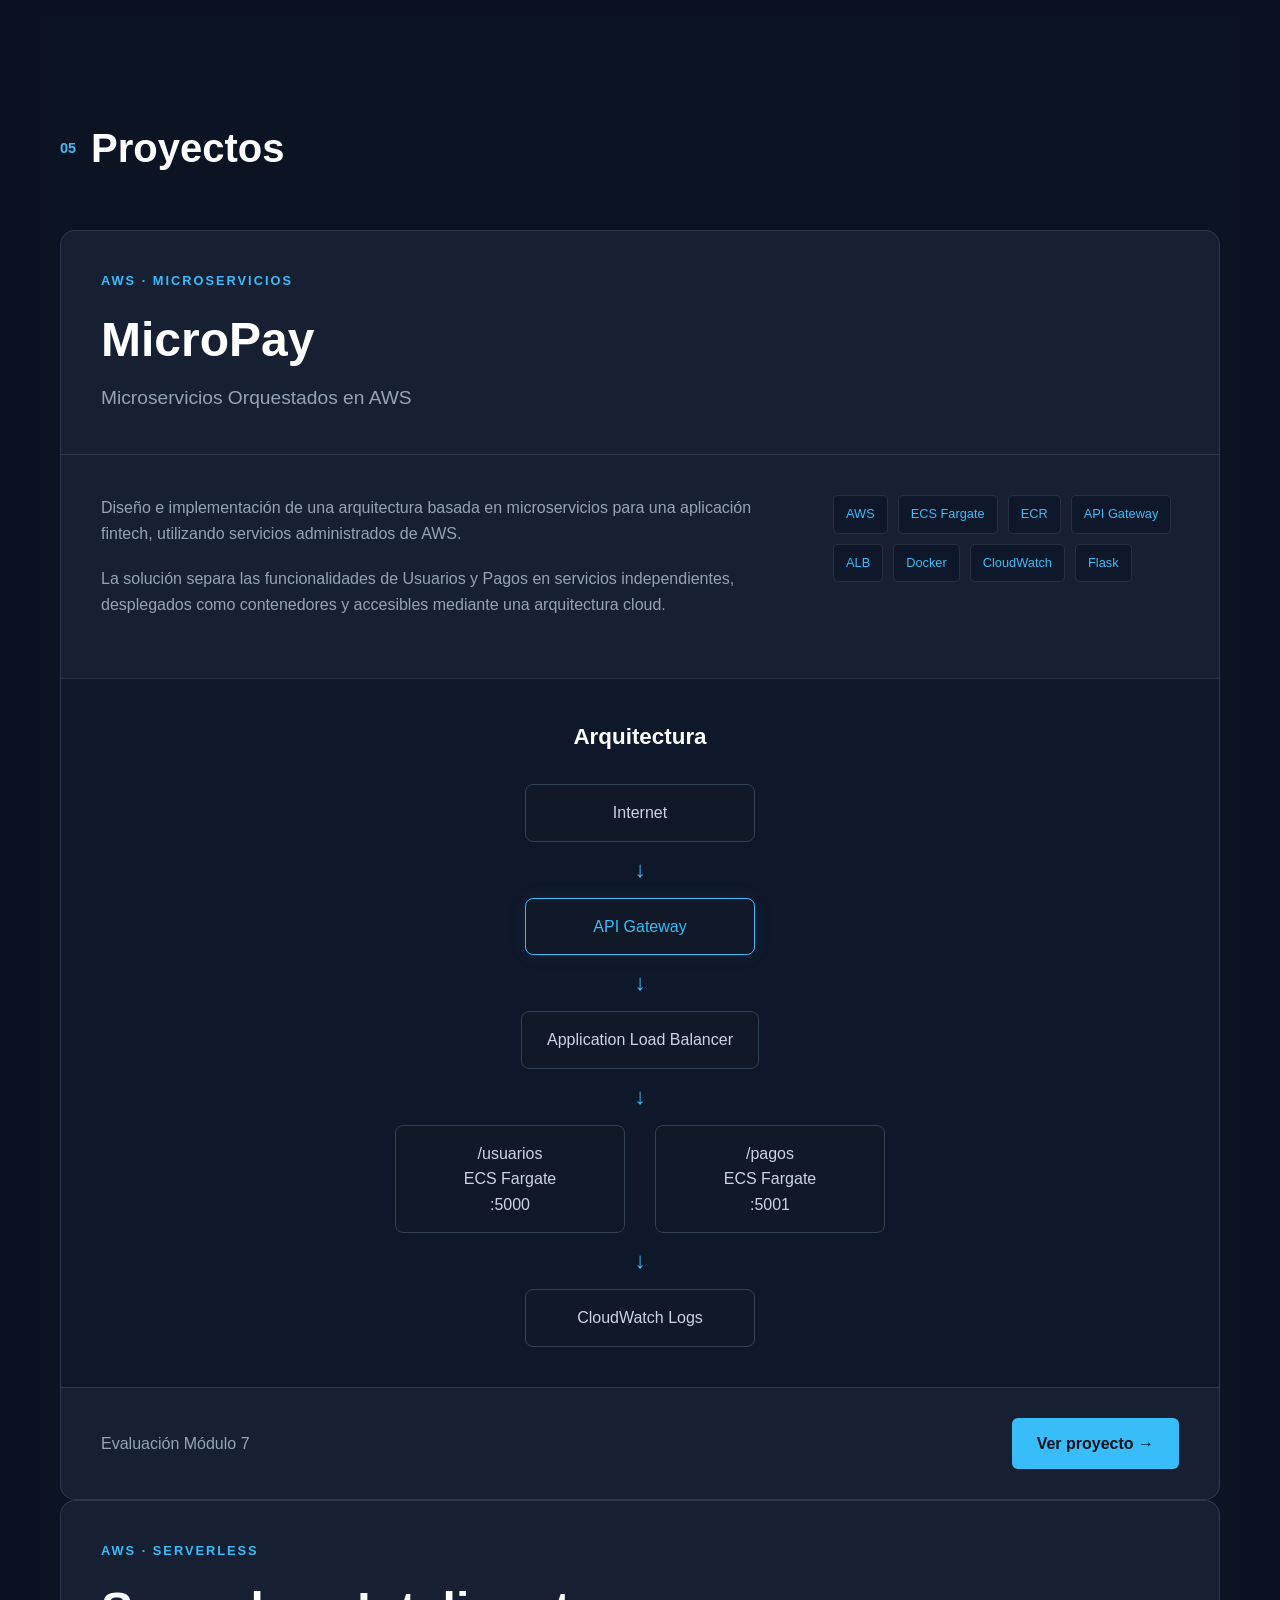
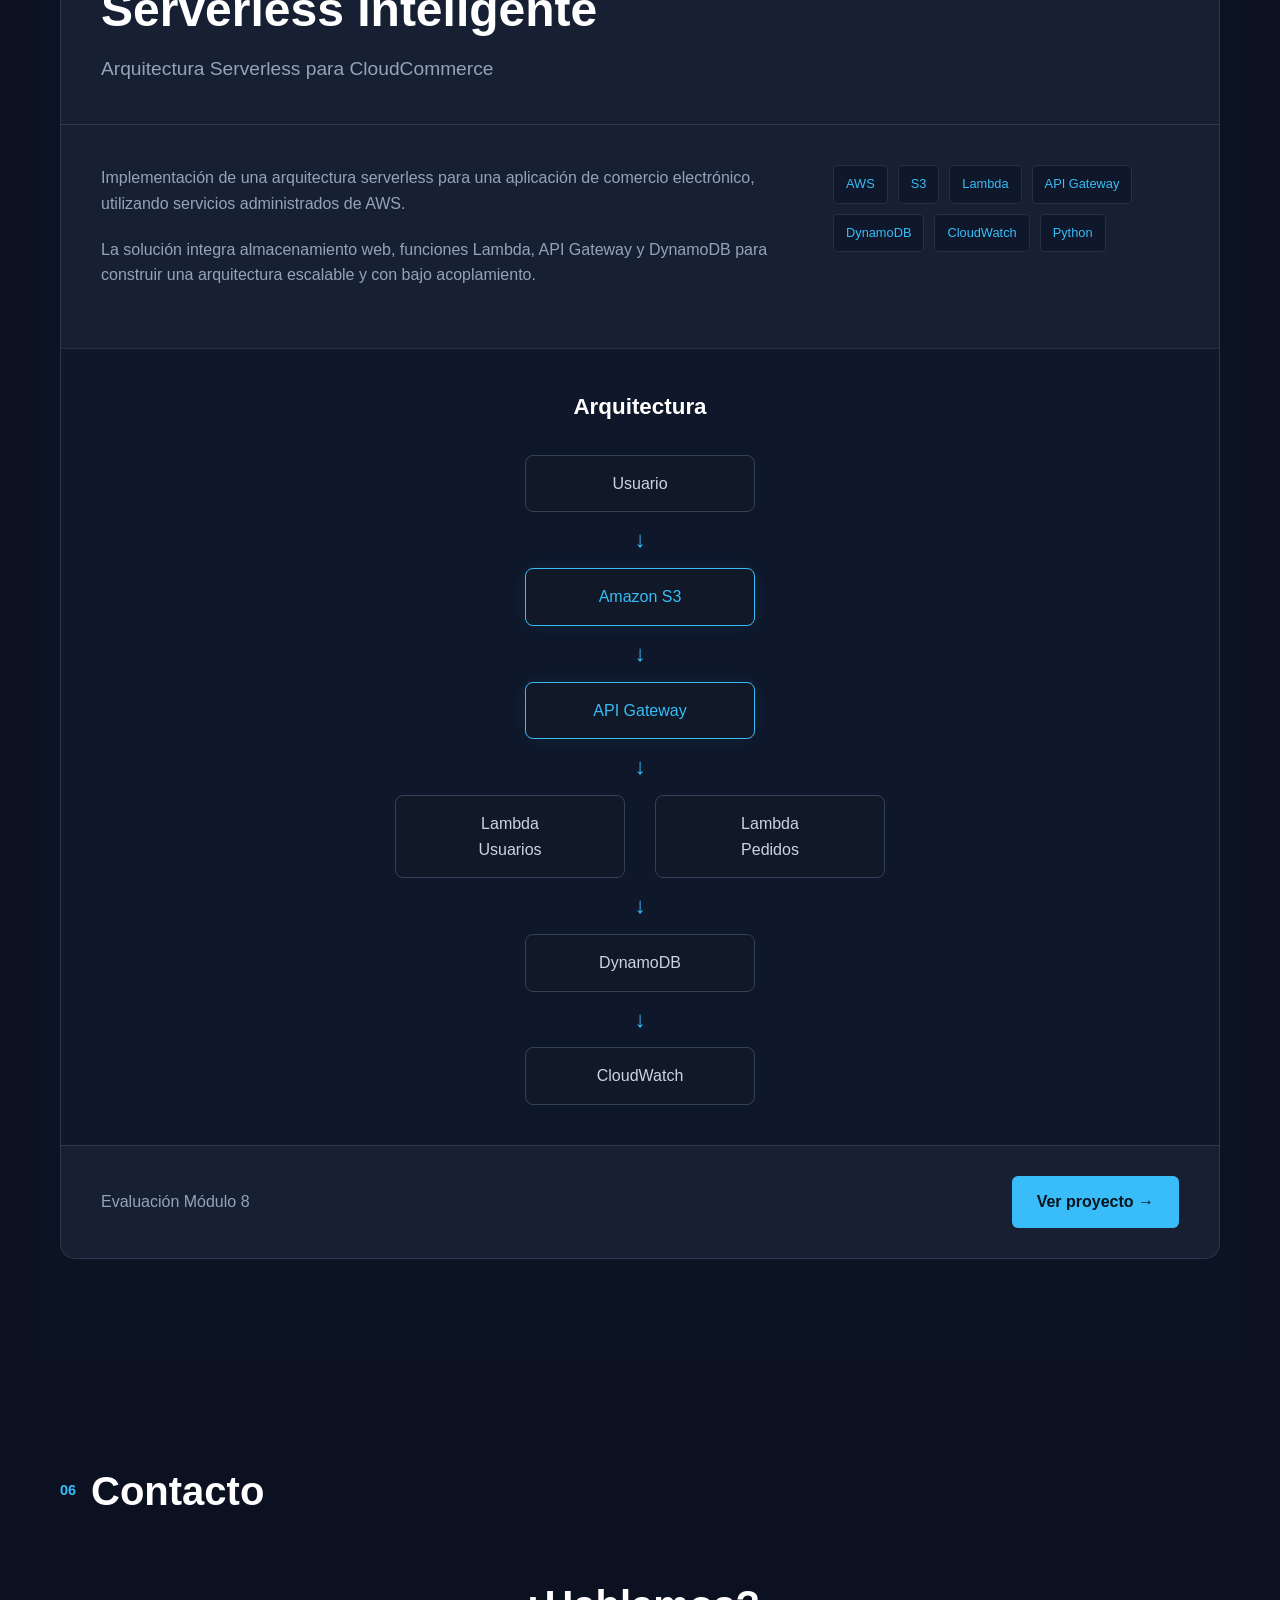
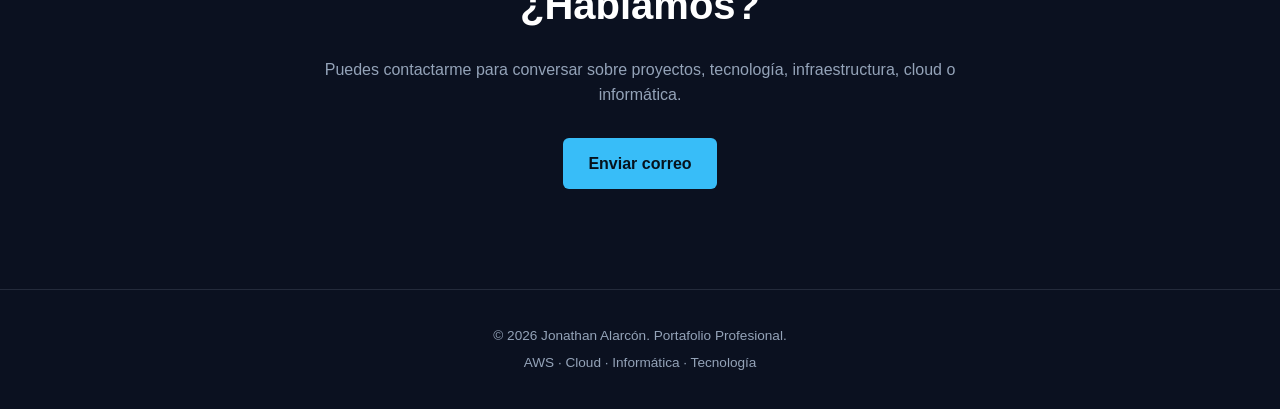
==== commit e58e2975: "Revise project section for MicroPay and Serverless Updated project section to include new project de" ====
--- a/index.html
+++ b/index.html
@@ -310,206 +310,315 @@
 
 
         <!-- =========================
-             PROYECTOS
-        ========================== -->
-
-        <section id="proyectos" class="section projects-section">
-
-            <div class="section-title">
-                <span>05</span>
-                <h2>Proyectos destacados</h2>
-            </div>
-
-
-            <article class="project-card">
-
-                <div class="project-header">
-
-                    <p class="project-label">
-                        AWS · MICROSERVICIOS
-                    </p>
-
-                    <h3>
-                        MicroPay
-                    </h3>
-
-                    <p class="project-subtitle">
-                        Microservicios Orquestados en AWS
-                    </p>
-
-                </div>
-
-
-                <div class="project-content">
-
-                    <div class="project-description">
-
-                        <p>
-                            Diseño e implementación de una arquitectura
-                            basada en microservicios para una aplicación
-                            fintech, utilizando servicios administrados
-                            de AWS.
-                        </p>
-
-                        <p>
-                            La solución separa las funcionalidades de
-                            Usuarios y Pagos en servicios independientes,
-                            desplegados como contenedores y accesibles
-                            mediante una arquitectura cloud.
-                        </p>
+PROYECTOS
+========================== -->
+
+<section id="proyectos" class="section projects-section">
+
+    <div class="section-title">
+
+        <span>05</span>
+
+        <h2>Proyectos</h2>
+
+    </div>
+
+
+    <!-- =========================
+    PROYECTO 1 - MICROPAY
+    ========================== -->
+
+    <article class="project-card">
+
+        <div class="project-header">
+
+            <p class="project-label">
+                AWS · MICROSERVICIOS
+            </p>
+
+            <h3>
+                MicroPay
+            </h3>
+
+            <p class="project-subtitle">
+                Microservicios Orquestados en AWS
+            </p>
+
+        </div>
+
+
+        <div class="project-content">
+
+            <div class="project-description">
+
+                <p>
+                    Diseño e implementación de una arquitectura
+                    basada en microservicios para una aplicación
+                    fintech, utilizando servicios administrados
+                    de AWS.
+                </p>
+
+                <p>
+                    La solución separa las funcionalidades de
+                    Usuarios y Pagos en servicios independientes,
+                    desplegados como contenedores y accesibles
+                    mediante una arquitectura cloud.
+                </p>
+
+            </div>
+
+
+            <div class="project-technologies">
+
+                <span>AWS</span>
+                <span>ECS Fargate</span>
+                <span>ECR</span>
+                <span>API Gateway</span>
+                <span>ALB</span>
+                <span>Docker</span>
+                <span>CloudWatch</span>
+                <span>Flask</span>
+
+            </div>
+
+        </div>
+
+
+        <!-- ARQUITECTURA MICROPAY -->
+
+        <div class="architecture">
+
+            <h4>
+                Arquitectura
+            </h4>
+
+            <div class="architecture-flow">
+
+                <div class="architecture-box">
+                    Internet
+                </div>
+
+                <div class="arrow">
+                    ↓
+                </div>
+
+                <div class="architecture-box highlight">
+                    API Gateway
+                </div>
+
+                <div class="arrow">
+                    ↓
+                </div>
+
+                <div class="architecture-box">
+                    Application Load Balancer
+                </div>
+
+                <div class="arrow">
+                    ↓
+                </div>
+
+                <div class="services">
+
+                    <div class="architecture-box">
+
+                        /usuarios<br>
+
+                        ECS Fargate<br>
+
+                        :5000
 
                     </div>
 
-
-                    <div class="project-technologies">
-
-                        <span>AWS</span>
-                        <span>ECS Fargate</span>
-                        <span>ECR</span>
-                        <span>API Gateway</span>
-                        <span>ALB</span>
-                        <span>Docker</span>
-                        <span>CloudWatch</span>
-                        <span>Flask</span>
+                    <div class="architecture-box">
+
+                        /pagos<br>
+
+                        ECS Fargate<br>
+
+                        :5001
 
                     </div>
 
                 </div>
 
-
-                <!-- DIAGRAMA -->
-
-                <div class="architecture">
-
-                    <h4>
-                        Arquitectura
-                    </h4>
-
-                    <div class="architecture-flow">
-
-                        <div class="architecture-box">
-                            Internet
-                        </div>
-
-                        <div class="arrow">
-                            ↓
-                        </div>
-
-                        <div class="architecture-box highlight">
-                            API Gateway
-                        </div>
-
-                        <div class="arrow">
-                            ↓
-                        </div>
-
-                        <div class="architecture-box">
-                            Application Load Balancer
-                        </div>
-
-                        <div class="arrow">
-                            ↓
-                        </div>
-
-                        <div class="services">
-
-                            <div class="architecture-box">
-                                /usuarios<br>
-                                ECS Fargate<br>
-                                :5000
-                            </div>
-
-                            <div class="architecture-box">
-                                /pagos<br>
-                                ECS Fargate<br>
-                                :5001
-                            </div>
-
-                        </div>
-
-                        <div class="arrow">
-                            ↓
-                        </div>
-
-                        <div class="architecture-box">
-                            CloudWatch Logs
-                        </div>
+                <div class="arrow">
+                    ↓
+                </div>
+
+                <div class="architecture-box">
+                    CloudWatch Logs
+                </div>
+
+            </div>
+
+        </div>
+
+
+        <div class="project-footer">
+
+            <p>
+                Evaluación Módulo 7
+            </p>
+
+            <a href="proyectos/micropay.html" class="btn">
+                Ver proyecto →
+            </a>
+
+        </div>
+
+    </article>
+
+
+    <!-- =========================
+    PROYECTO 2 - SERVERLESS
+    ========================== -->
+
+    <article class="project-card">
+
+        <div class="project-header">
+
+            <p class="project-label">
+                AWS · SERVERLESS
+            </p>
+
+            <h3>
+                Serverless Inteligente
+            </h3>
+
+            <p class="project-subtitle">
+                Arquitectura Serverless para CloudCommerce
+            </p>
+
+        </div>
+
+
+        <div class="project-content">
+
+            <div class="project-description">
+
+                <p>
+                    Implementación de una arquitectura serverless
+                    para una aplicación de comercio electrónico,
+                    utilizando servicios administrados de AWS.
+                </p>
+
+                <p>
+                    La solución integra almacenamiento web,
+                    funciones Lambda, API Gateway y DynamoDB
+                    para construir una arquitectura escalable
+                    y con bajo acoplamiento.
+                </p>
+
+            </div>
+
+
+            <div class="project-technologies">
+
+                <span>AWS</span>
+                <span>S3</span>
+                <span>Lambda</span>
+                <span>API Gateway</span>
+                <span>DynamoDB</span>
+                <span>CloudWatch</span>
+                <span>Python</span>
+
+            </div>
+
+        </div>
+
+
+        <!-- ARQUITECTURA SERVERLESS -->
+
+        <div class="architecture">
+
+            <h4>
+                Arquitectura
+            </h4>
+
+            <div class="architecture-flow">
+
+                <div class="architecture-box">
+                    Usuario
+                </div>
+
+                <div class="arrow">
+                    ↓
+                </div>
+
+                <div class="architecture-box highlight">
+                    Amazon S3
+                </div>
+
+                <div class="arrow">
+                    ↓
+                </div>
+
+                <div class="architecture-box highlight">
+                    API Gateway
+                </div>
+
+                <div class="arrow">
+                    ↓
+                </div>
+
+                <div class="services">
+
+                    <div class="architecture-box">
+
+                        Lambda<br>
+
+                        Usuarios
 
                     </div>
 
-                </div>
-
-
-               <div class="project-footer">
-                    <p>Evaluación Módulo 7</p>
-
-                    <a href="proyectos/micropay.html" class="btn">
-                        Ver proyecto →
-                    </a>
-                </div>
-    <!-- PROYECTO 2 - SERVERLESS -->
-<div class="project-card">
-
-    <div class="project-header">
-
-        <p class="project-label">
-            AWS · SERVERLESS
-        </p>
-
-        <h3>
-            Serverless Inteligente
-        </h3>
-
-        <p class="project-subtitle">
-            Arquitectura Serverless para CloudCommerce
-        </p>
-
-    </div>
-
-    <div class="project-description">
-
-        <p>
-            Implementación de una arquitectura serverless
-            para una aplicación de comercio electrónico
-            utilizando servicios administrados de AWS.
-        </p>
-
-        <p>
-            El proyecto integra almacenamiento web, funciones
-            Lambda, API Gateway y DynamoDB para construir una
-            solución escalable y con bajo acoplamiento.
-        </p>
-
-    </div>
-
-    <div class="project-technologies">
-
-        <span>AWS</span>
-        <span>S3</span>
-        <span>Lambda</span>
-        <span>API Gateway</span>
-        <span>DynamoDB</span>
-        <span>CloudWatch</span>
-        <span>Python</span>
-
-    </div>
-
-    <div class="project-footer">
-
-        <p>
-            Evaluación Módulo 8
-        </p>
-
-        <a href="proyectos/serverless.html" class="btn">
-            Ver proyecto →
-        </a>
-
-    </div>
-
-</div>          
-            </article>
-
-        </section>
+                    <div class="architecture-box">
+
+                        Lambda<br>
+
+                        Pedidos
+
+                    </div>
+
+                </div>
+
+                <div class="arrow">
+                    ↓
+                </div>
+
+                <div class="architecture-box">
+                    DynamoDB
+                </div>
+
+                <div class="arrow">
+                    ↓
+                </div>
+
+                <div class="architecture-box">
+                    CloudWatch
+                </div>
+
+            </div>
+
+        </div>
+
+
+        <div class="project-footer">
+
+            <p>
+                Evaluación Módulo 8
+            </p>
+
+            <a href="proyectos/serverless.html" class="btn">
+                Ver proyecto →
+            </a>
+
+        </div>
+
+    </article>
+
+
+</section>
         
 
 
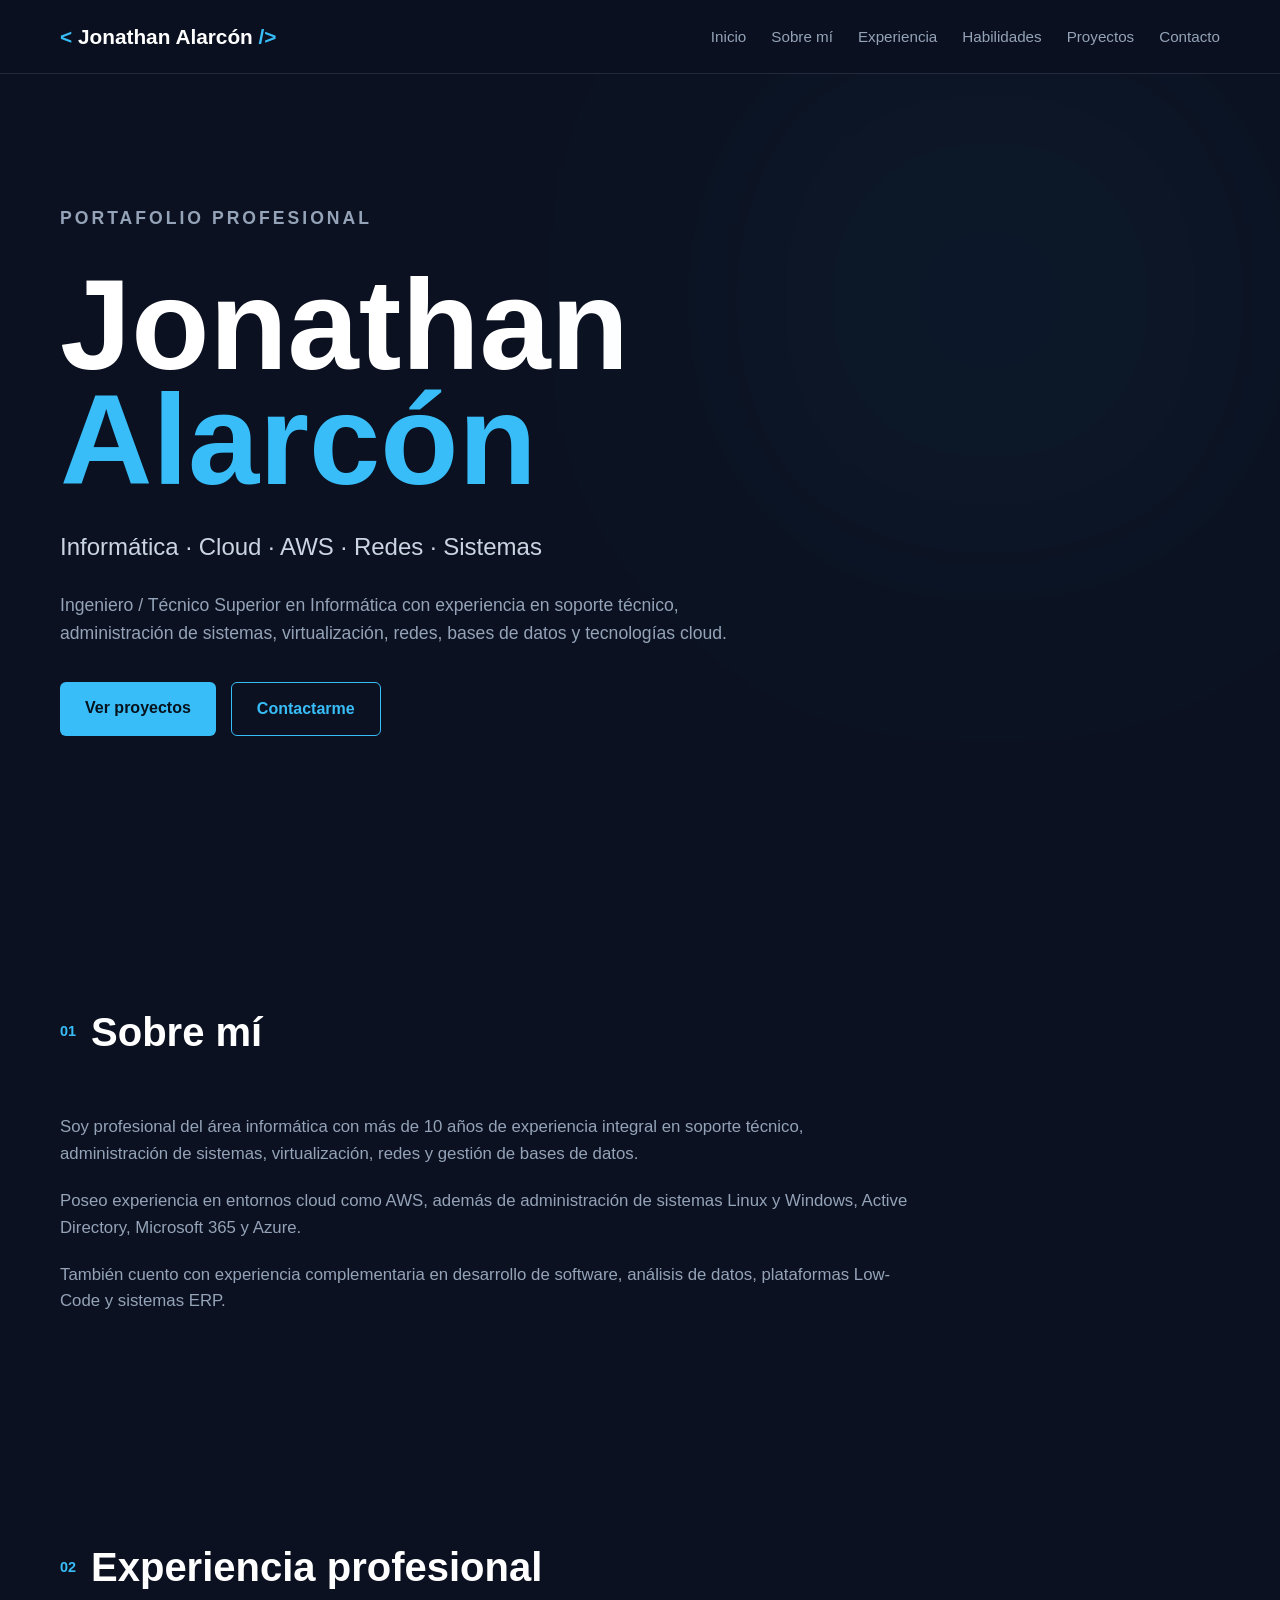
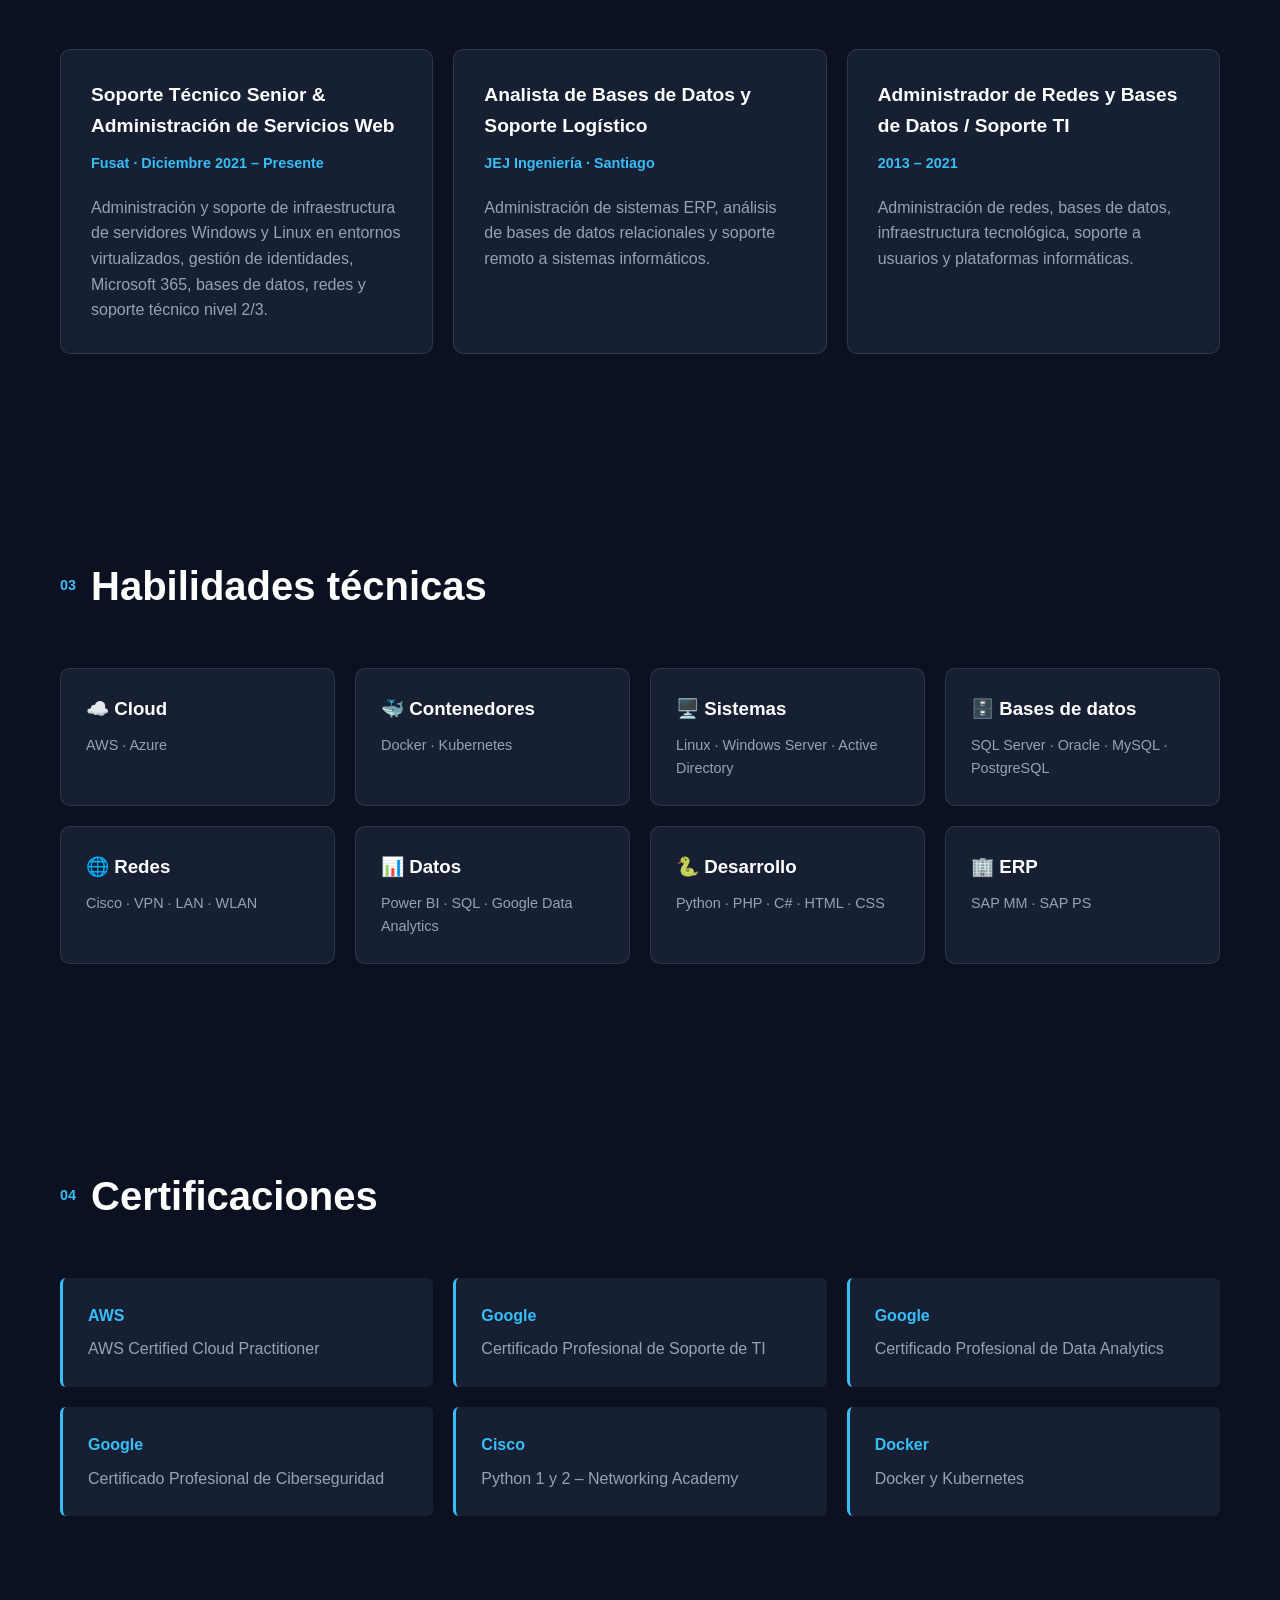
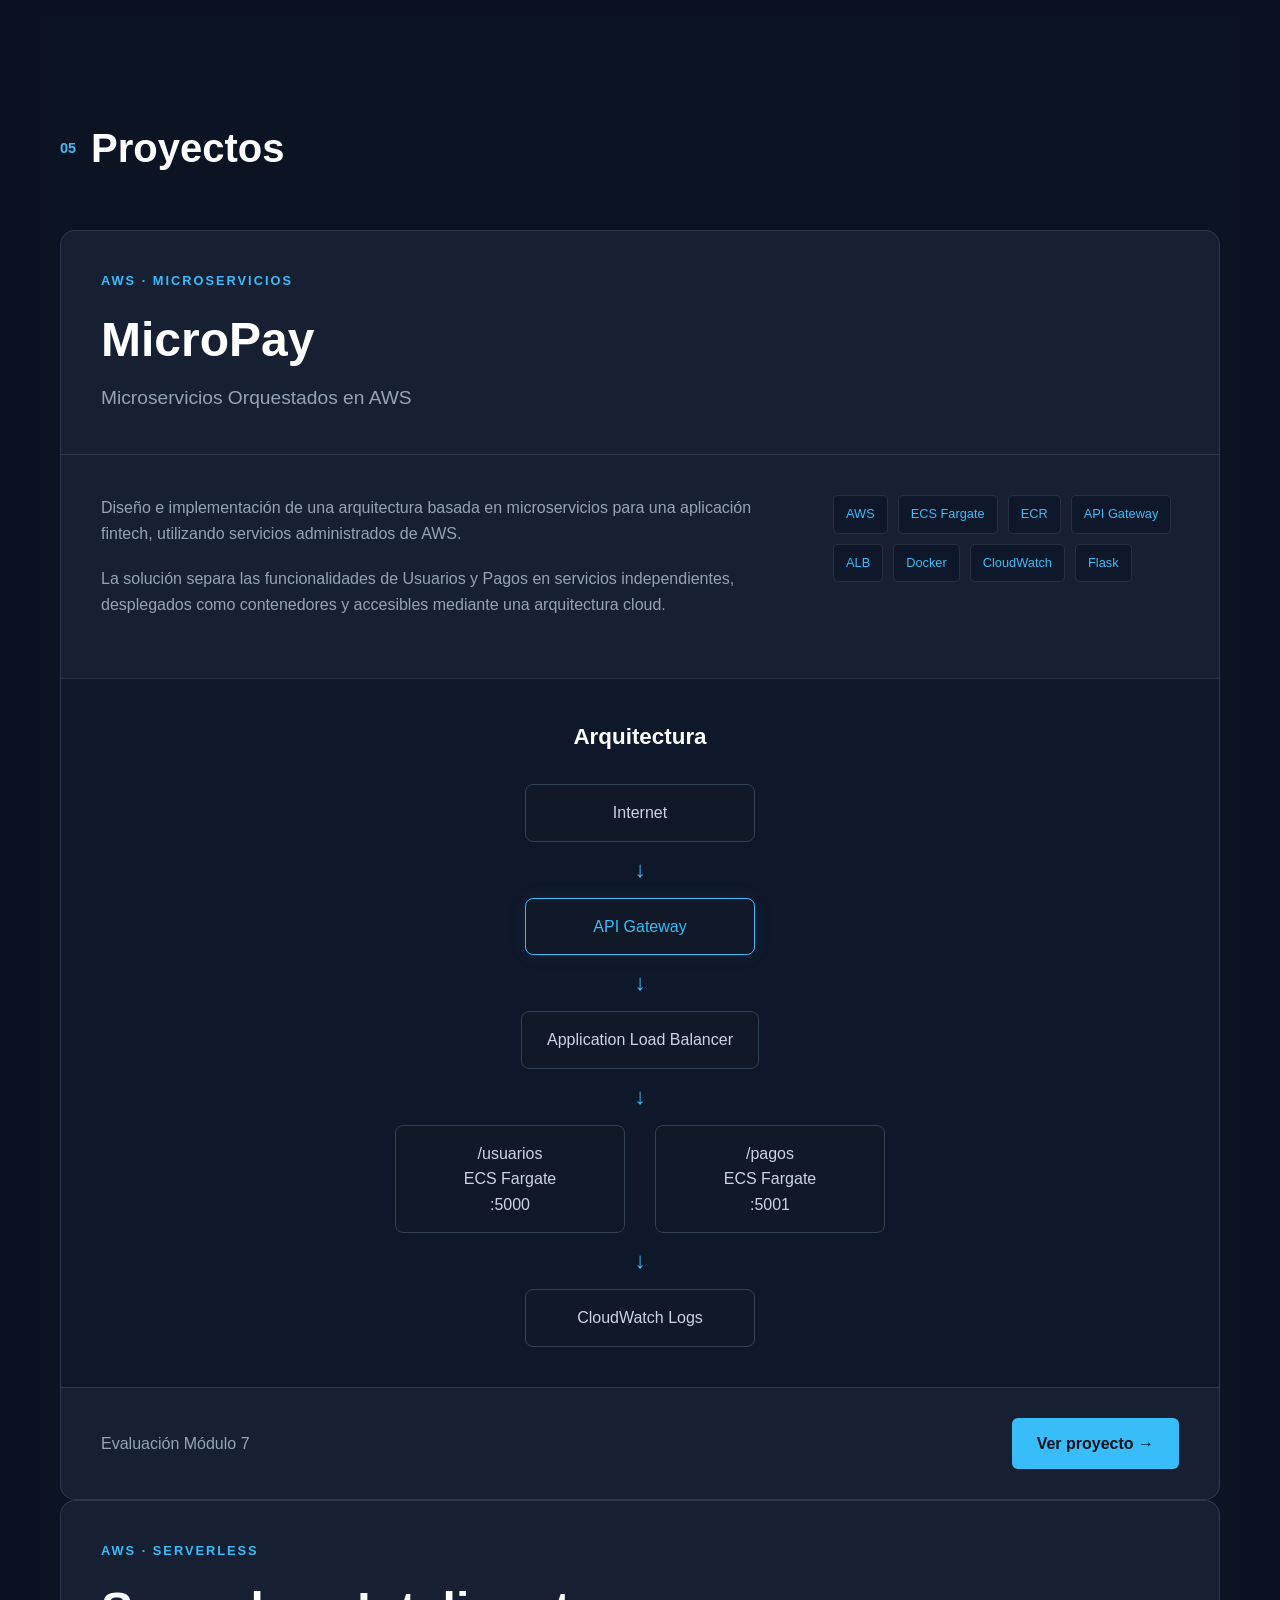
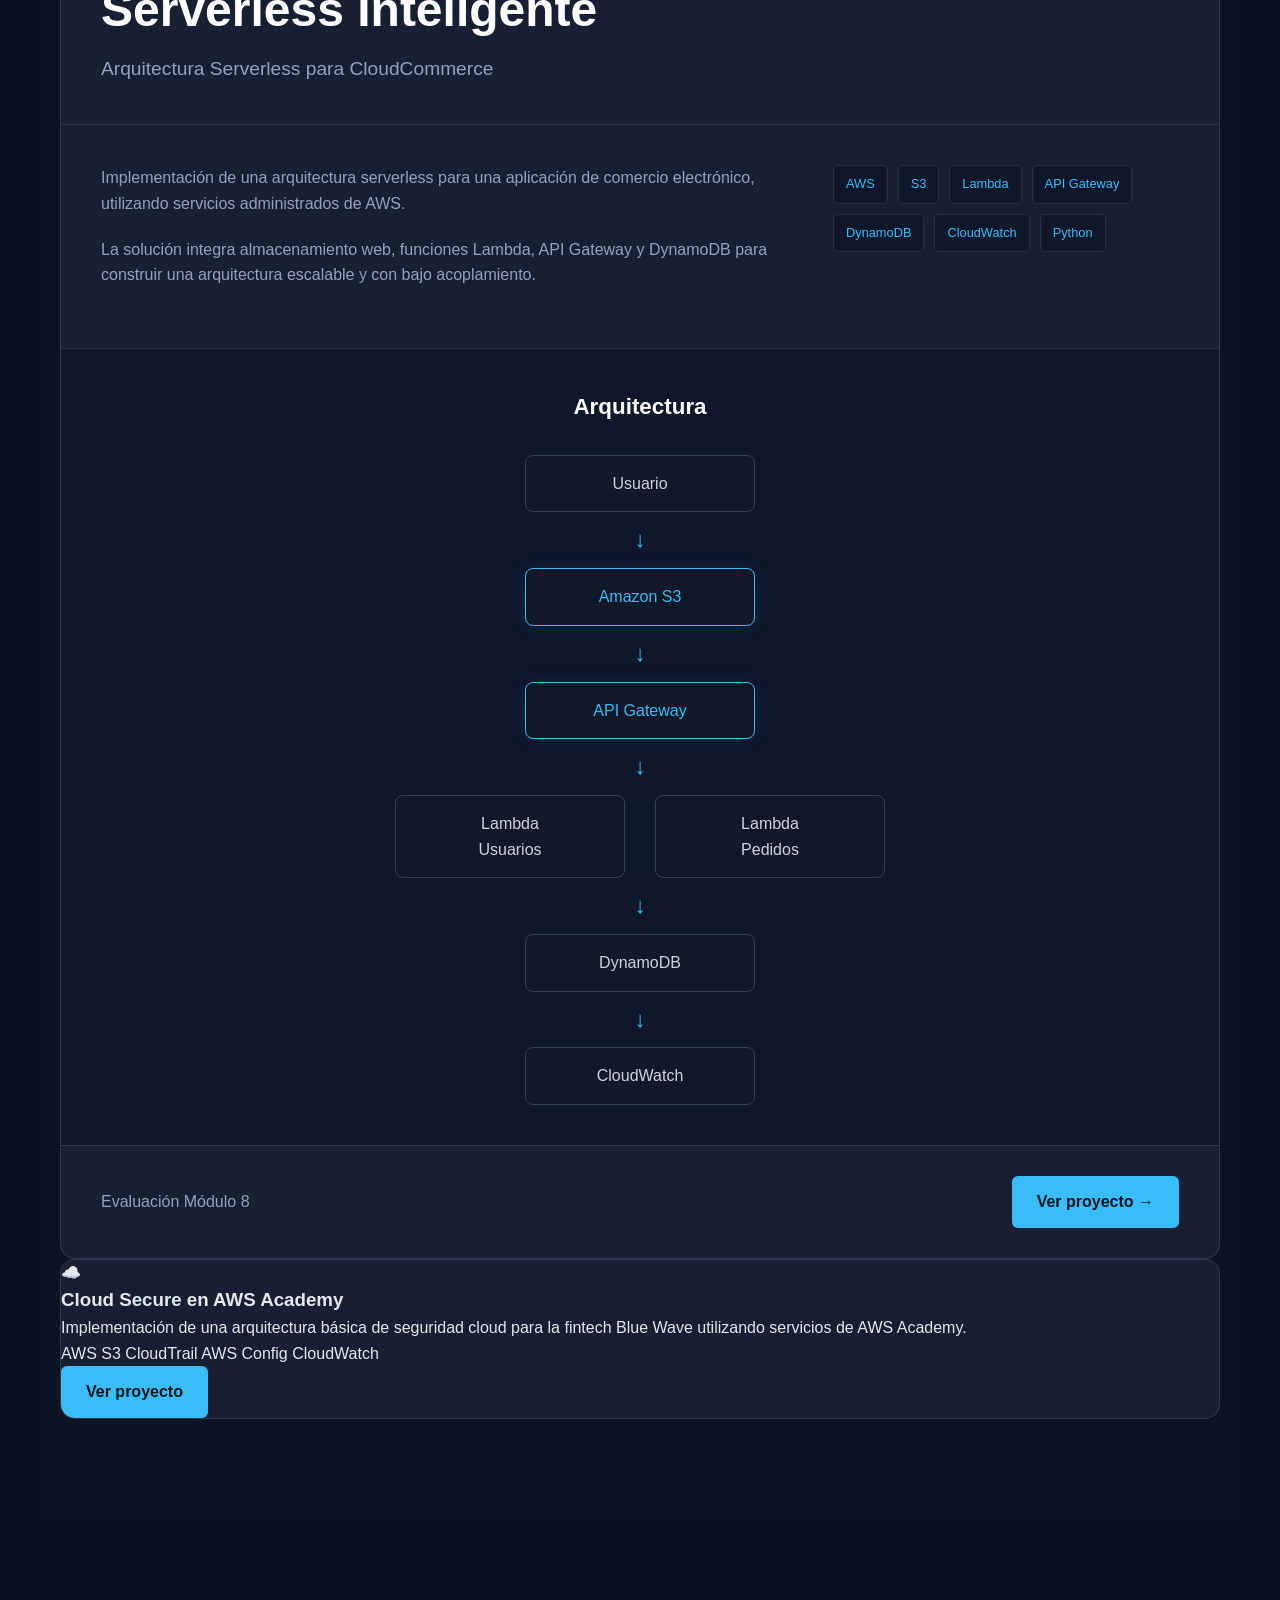
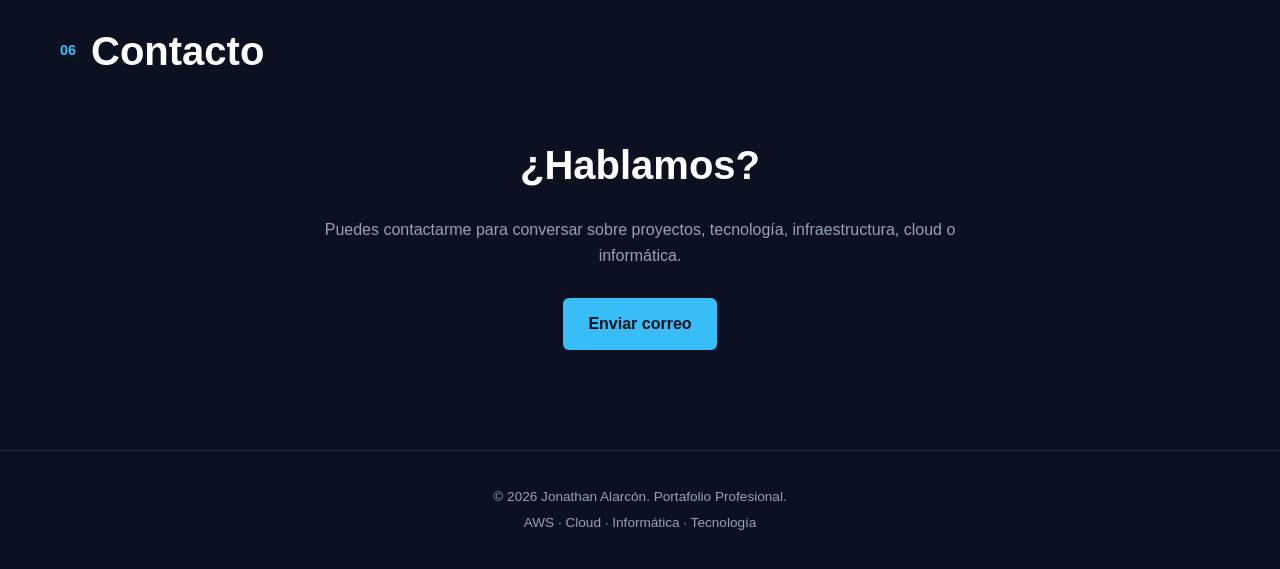
==== commit 61b2e231: "Add project card for Cloud Secure in AWS Academy Added a new project card for 'Cloud Secure en AWS A" ====
--- a/index.html
+++ b/index.html
@@ -616,6 +616,30 @@
         </div>
 
     </article>
+    <!-- PROYECTO 3 - MÓDULO 9 -->
+<div class="project-card">
+    <div class="project-icon">
+        ☁️
+    </div>
+
+    <h3>Cloud Secure en AWS Academy</h3>
+
+    <p>
+        Implementación de una arquitectura básica de seguridad cloud
+        para la fintech Blue Wave utilizando servicios de AWS Academy.
+    </p>
+
+    <div class="project-tags">
+        <span>AWS S3</span>
+        <span>CloudTrail</span>
+        <span>AWS Config</span>
+        <span>CloudWatch</span>
+    </div>
+
+    <a href="proyectos/cloud-secure.html" class="btn">
+        Ver proyecto
+    </a>
+</div>
 
 
 </section>
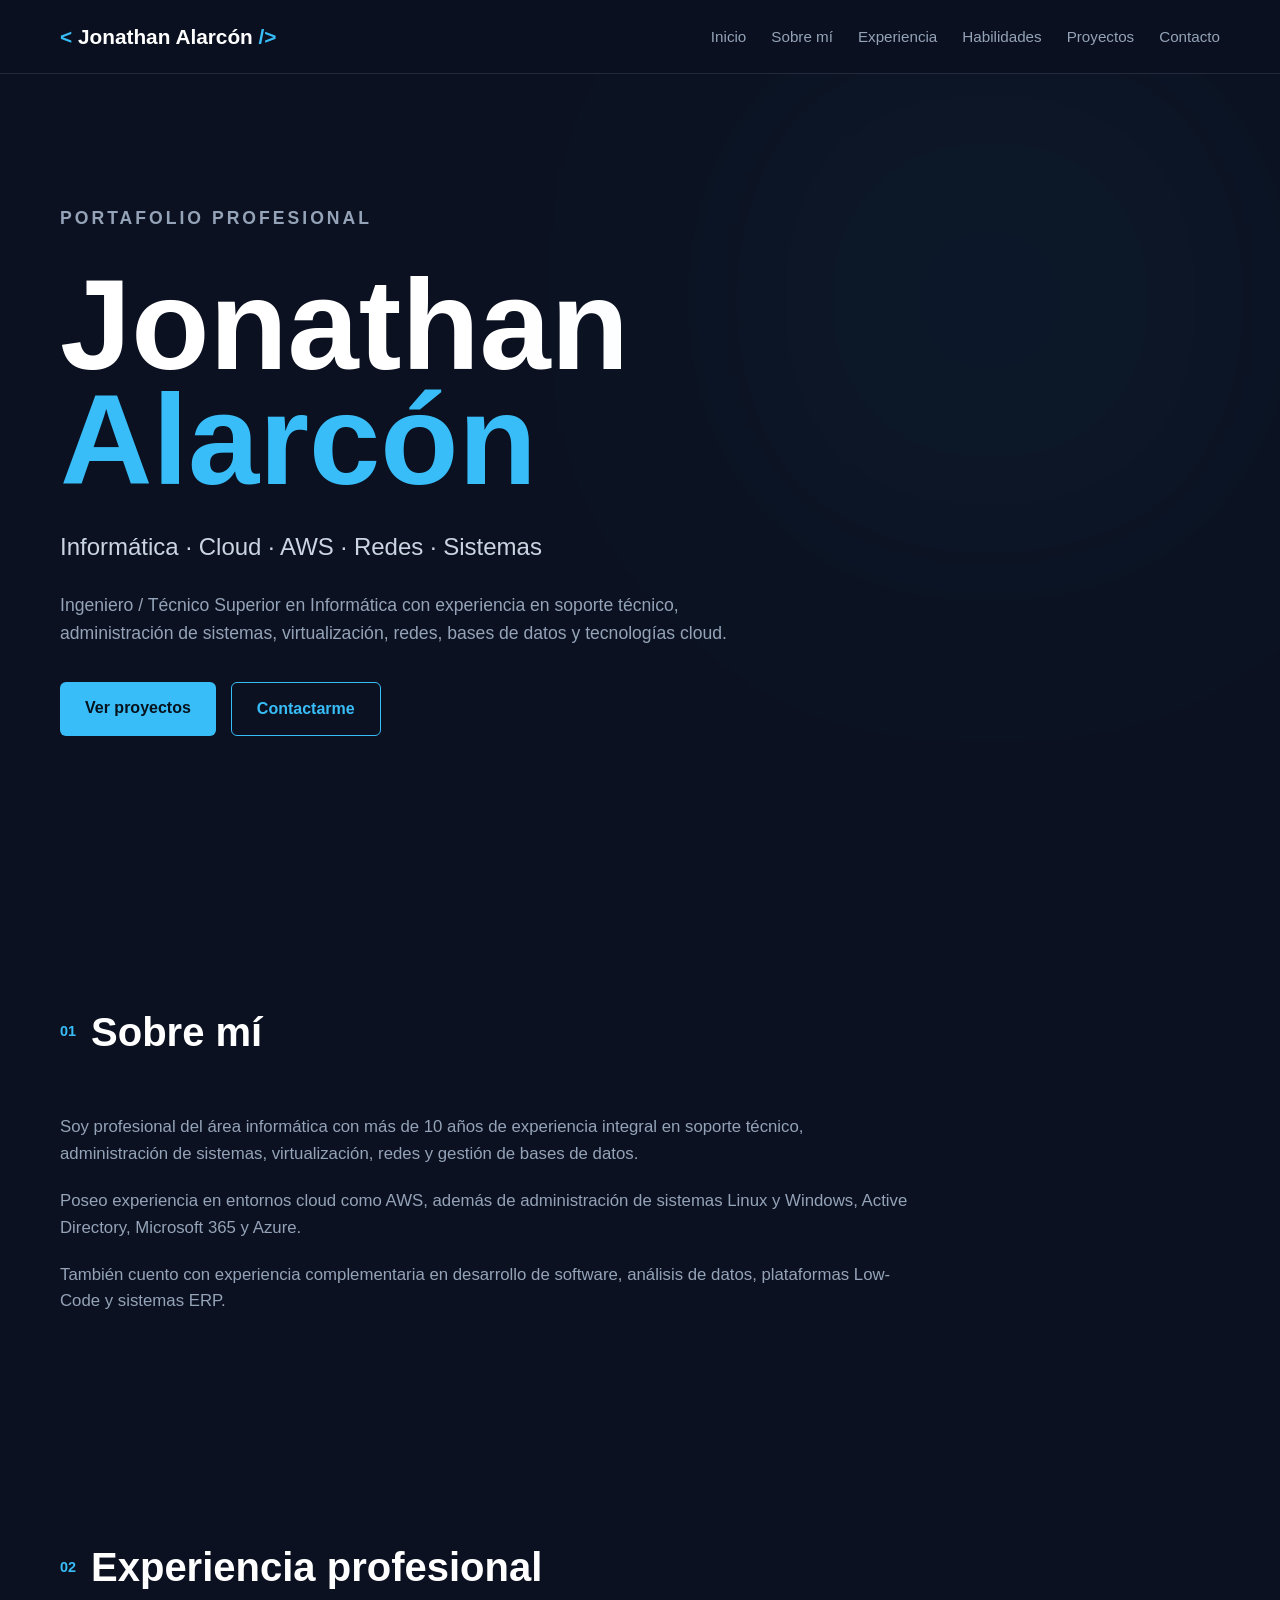
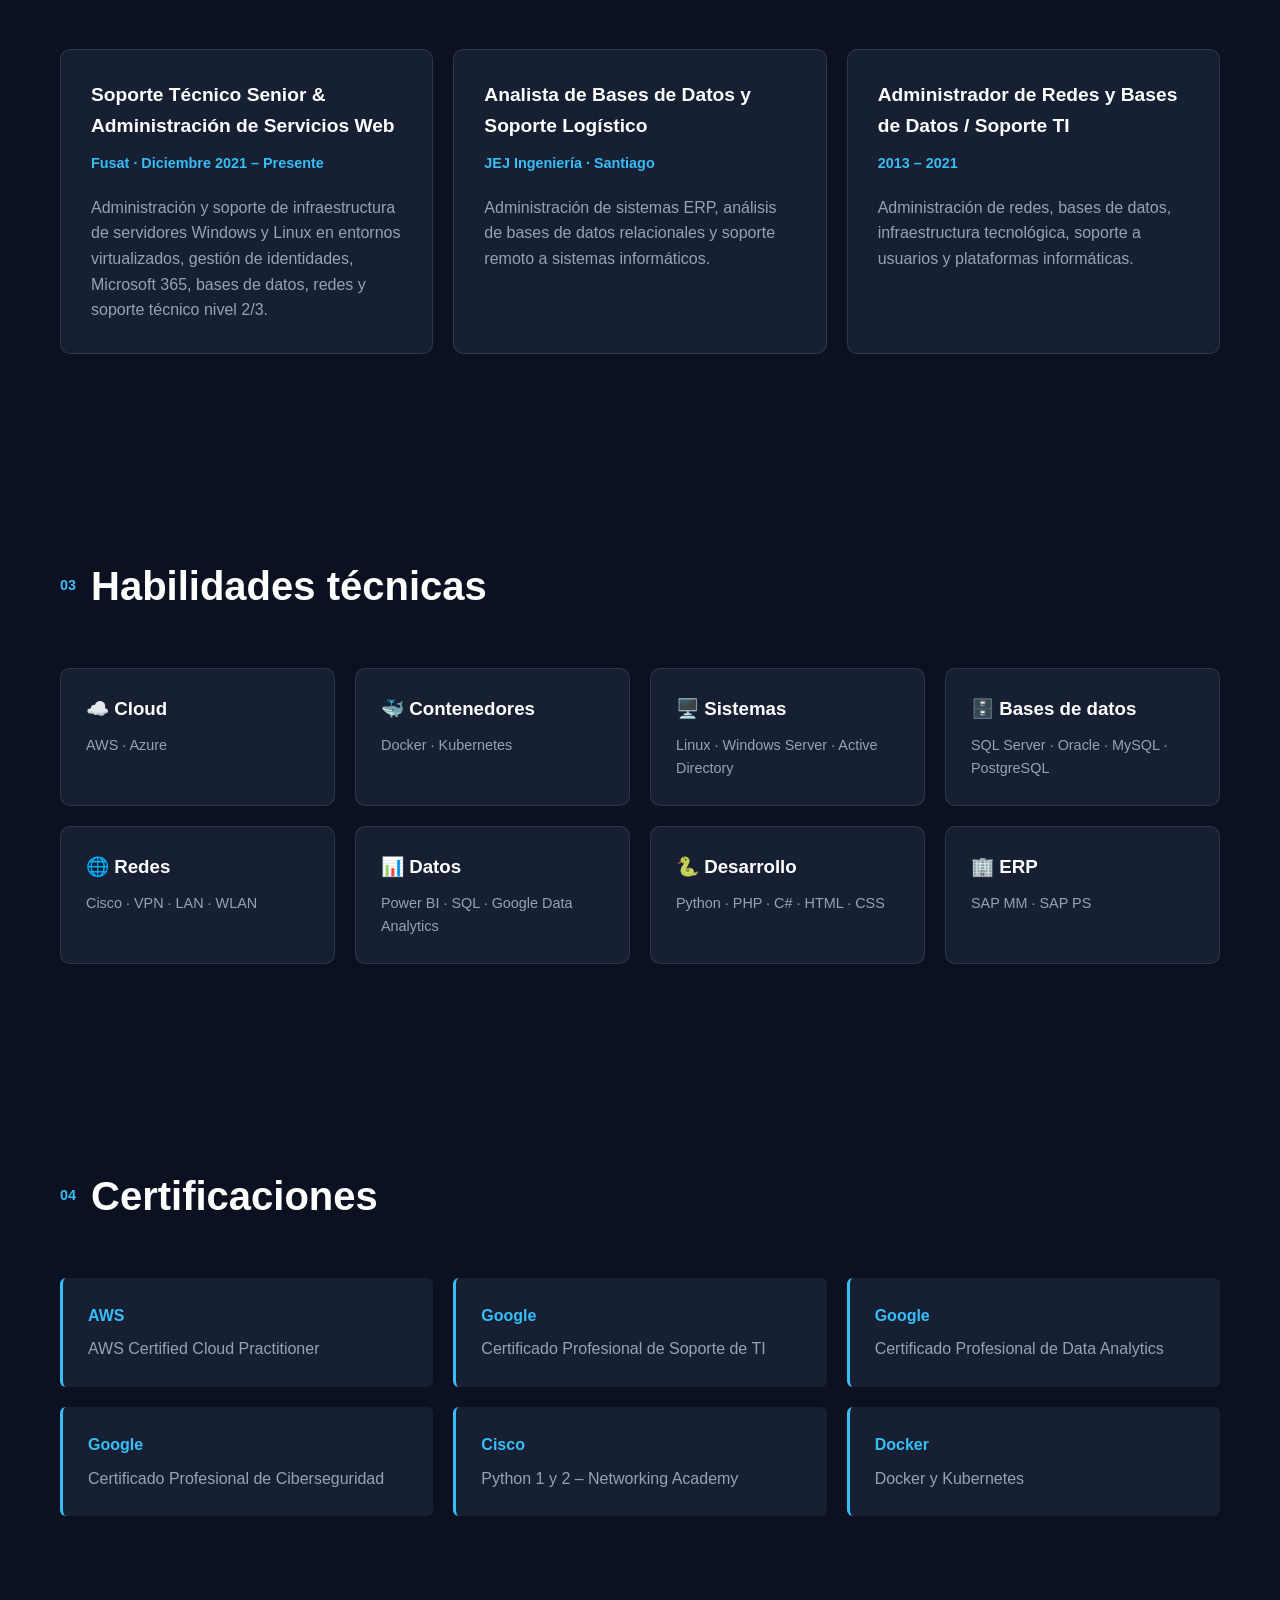
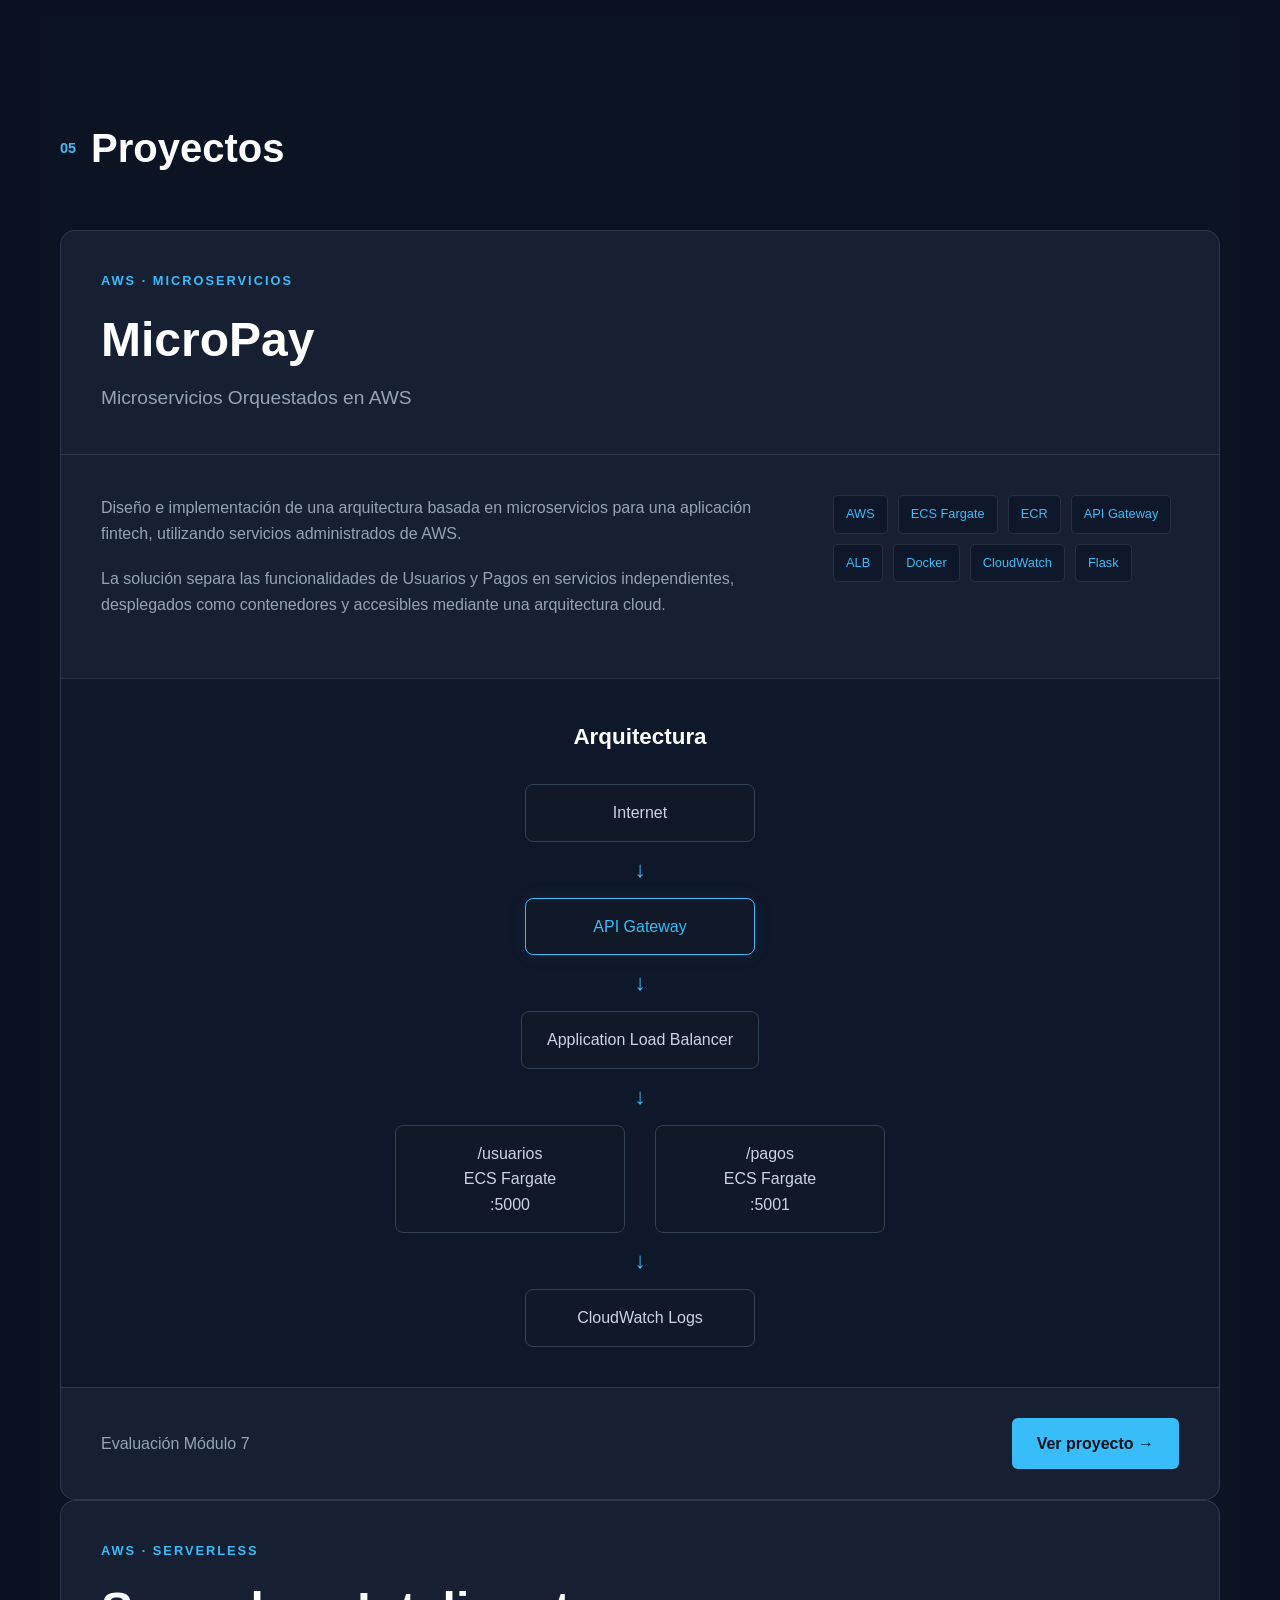
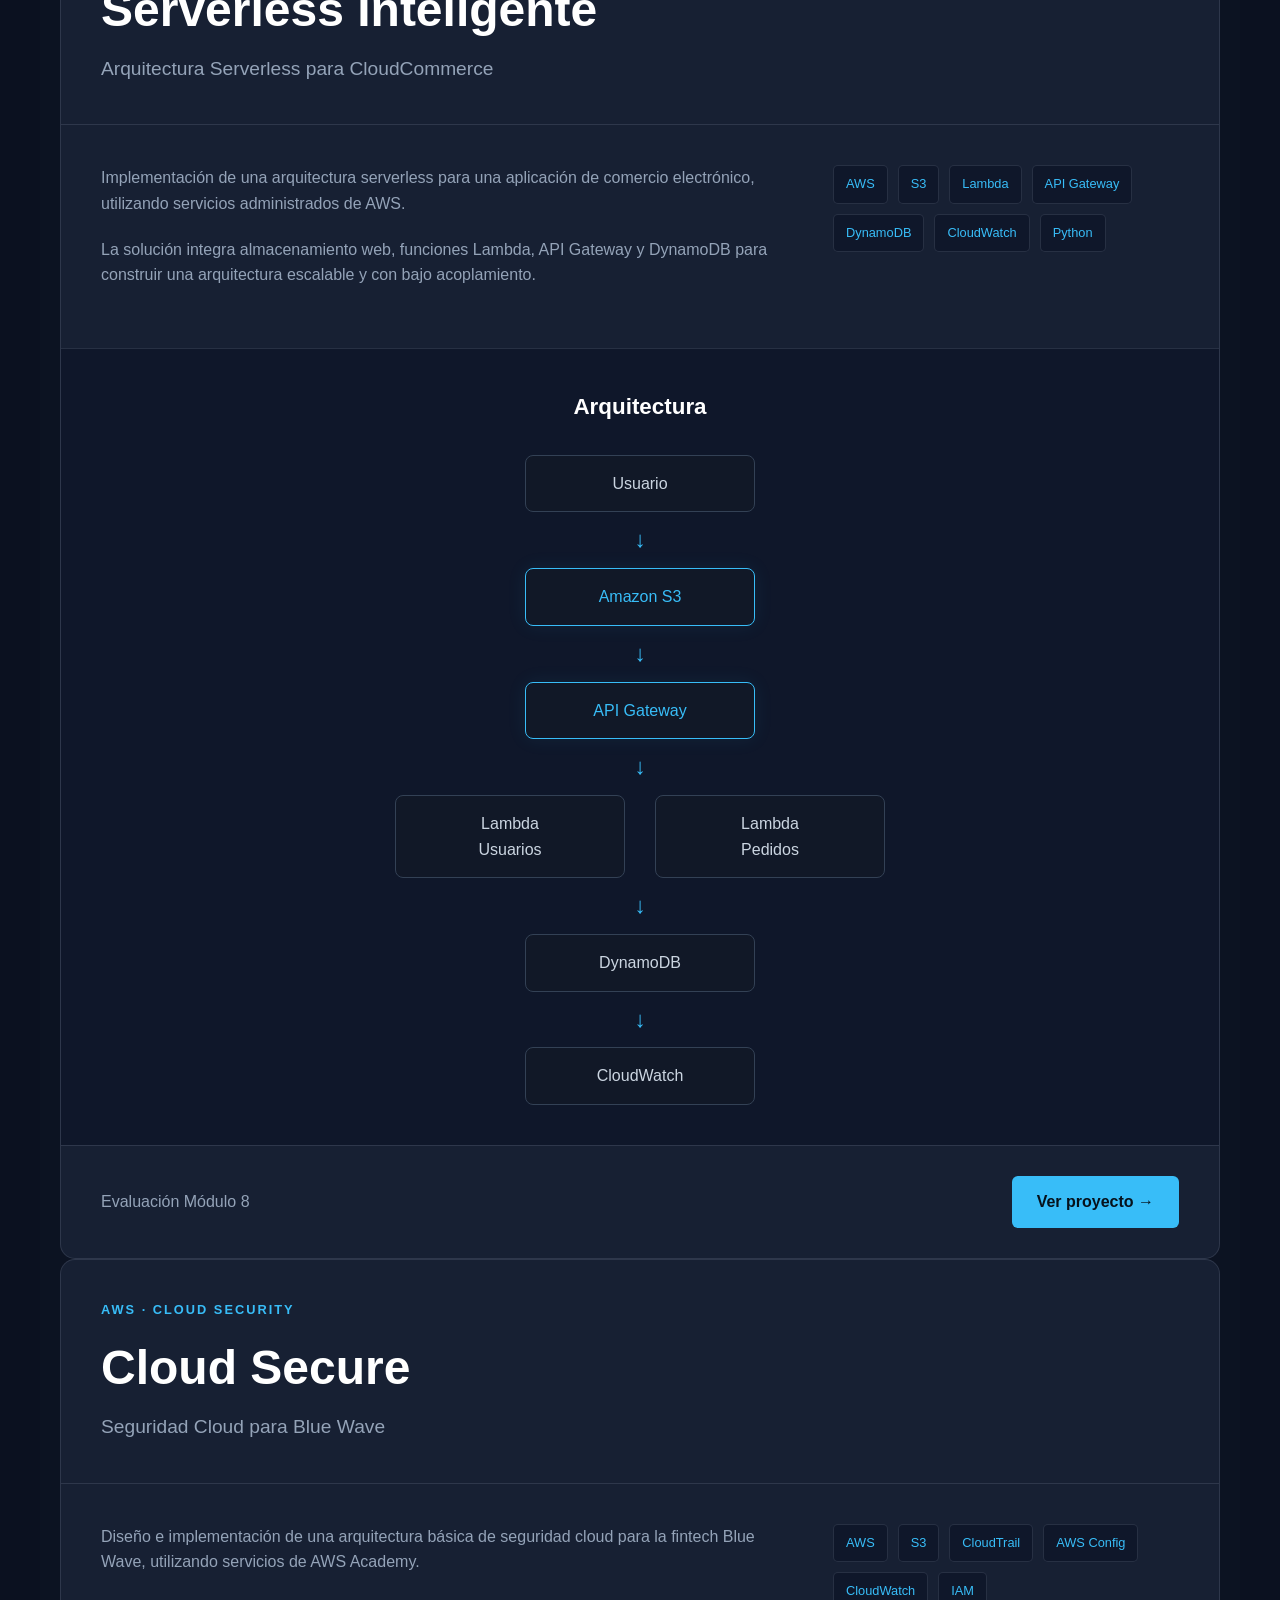
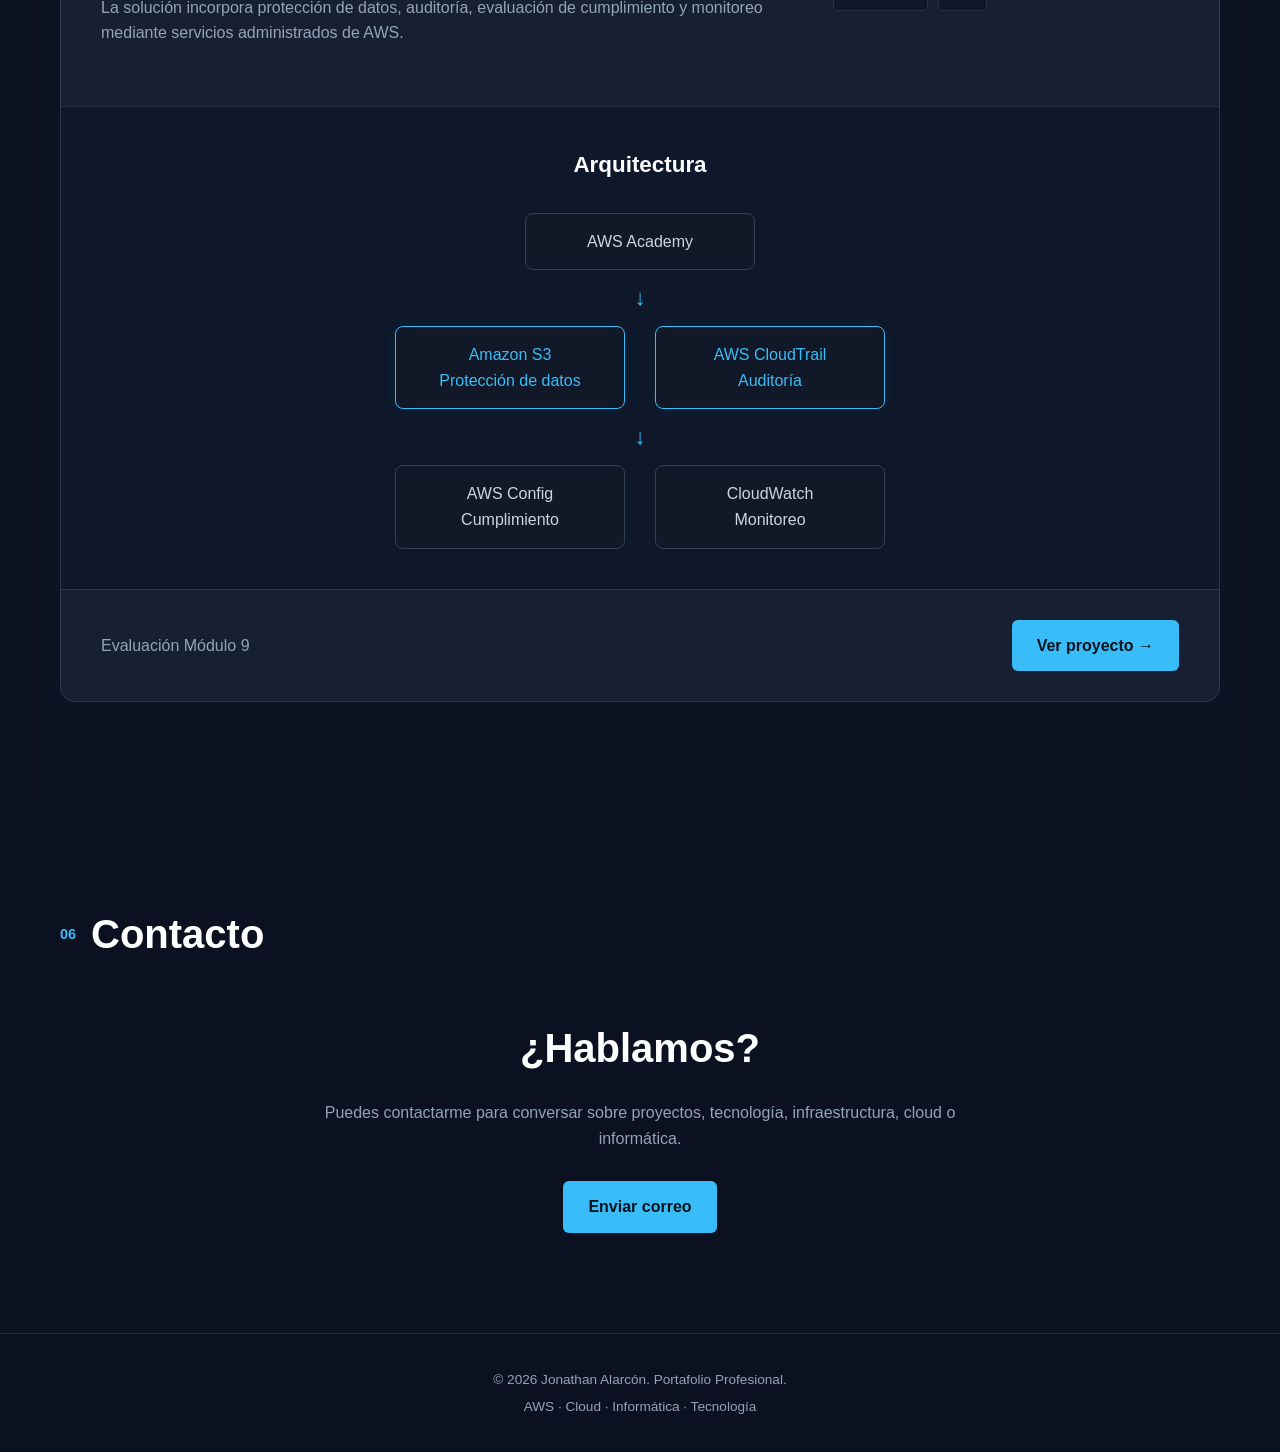
==== commit ce3ebd72: "Revise Cloud Secure project details in index.html Updated project card for Cloud Secure with detaile" ====
--- a/index.html
+++ b/index.html
@@ -616,30 +616,130 @@
         </div>
 
     </article>
-    <!-- PROYECTO 3 - MÓDULO 9 -->
-<div class="project-card">
-    <div class="project-icon">
-        ☁️
-    </div>
-
-    <h3>Cloud Secure en AWS Academy</h3>
-
-    <p>
-        Implementación de una arquitectura básica de seguridad cloud
-        para la fintech Blue Wave utilizando servicios de AWS Academy.
-    </p>
-
-    <div class="project-tags">
-        <span>AWS S3</span>
-        <span>CloudTrail</span>
-        <span>AWS Config</span>
-        <span>CloudWatch</span>
-    </div>
-
-    <a href="proyectos/cloud-secure.html" class="btn">
-        Ver proyecto
-    </a>
-</div>
+        <!-- =========================
+         PROYECTO 3 - CLOUD SECURE
+    ========================== -->
+
+    <article class="project-card">
+
+        <div class="project-header">
+
+            <p class="project-label">
+                AWS · CLOUD SECURITY
+            </p>
+
+            <h3>
+                Cloud Secure
+            </h3>
+
+            <p class="project-subtitle">
+                Seguridad Cloud para Blue Wave
+            </p>
+
+        </div>
+
+
+        <div class="project-content">
+
+            <div class="project-description">
+
+                <p>
+                    Diseño e implementación de una arquitectura básica
+                    de seguridad cloud para la fintech Blue Wave,
+                    utilizando servicios de AWS Academy.
+                </p>
+
+                <p>
+                    La solución incorpora protección de datos,
+                    auditoría, evaluación de cumplimiento y monitoreo
+                    mediante servicios administrados de AWS.
+                </p>
+
+            </div>
+
+
+            <div class="project-technologies">
+
+                <span>AWS</span>
+                <span>S3</span>
+                <span>CloudTrail</span>
+                <span>AWS Config</span>
+                <span>CloudWatch</span>
+                <span>IAM</span>
+
+            </div>
+
+        </div>
+
+
+        <!-- ARQUITECTURA CLOUD SECURE -->
+
+        <div class="architecture">
+
+            <h4>
+                Arquitectura
+            </h4>
+
+            <div class="architecture-flow">
+
+                <div class="architecture-box">
+                    AWS Academy
+                </div>
+
+                <div class="arrow">
+                    ↓
+                </div>
+
+                <div class="services">
+
+                    <div class="architecture-box highlight">
+                        Amazon S3<br>
+                        Protección de datos
+                    </div>
+
+                    <div class="architecture-box highlight">
+                        AWS CloudTrail<br>
+                        Auditoría
+                    </div>
+
+                </div>
+
+                <div class="arrow">
+                    ↓
+                </div>
+
+                <div class="services">
+
+                    <div class="architecture-box">
+                        AWS Config<br>
+                        Cumplimiento
+                    </div>
+
+                    <div class="architecture-box">
+                        CloudWatch<br>
+                        Monitoreo
+                    </div>
+
+                </div>
+
+            </div>
+
+        </div>
+
+
+        <div class="project-footer">
+
+            <p>
+                Evaluación Módulo 9
+            </p>
+
+            <a href="proyectos/cloud-secure.html" class="btn">
+                Ver proyecto →
+            </a>
+
+        </div>
+
+    </article>
 
 
 </section>
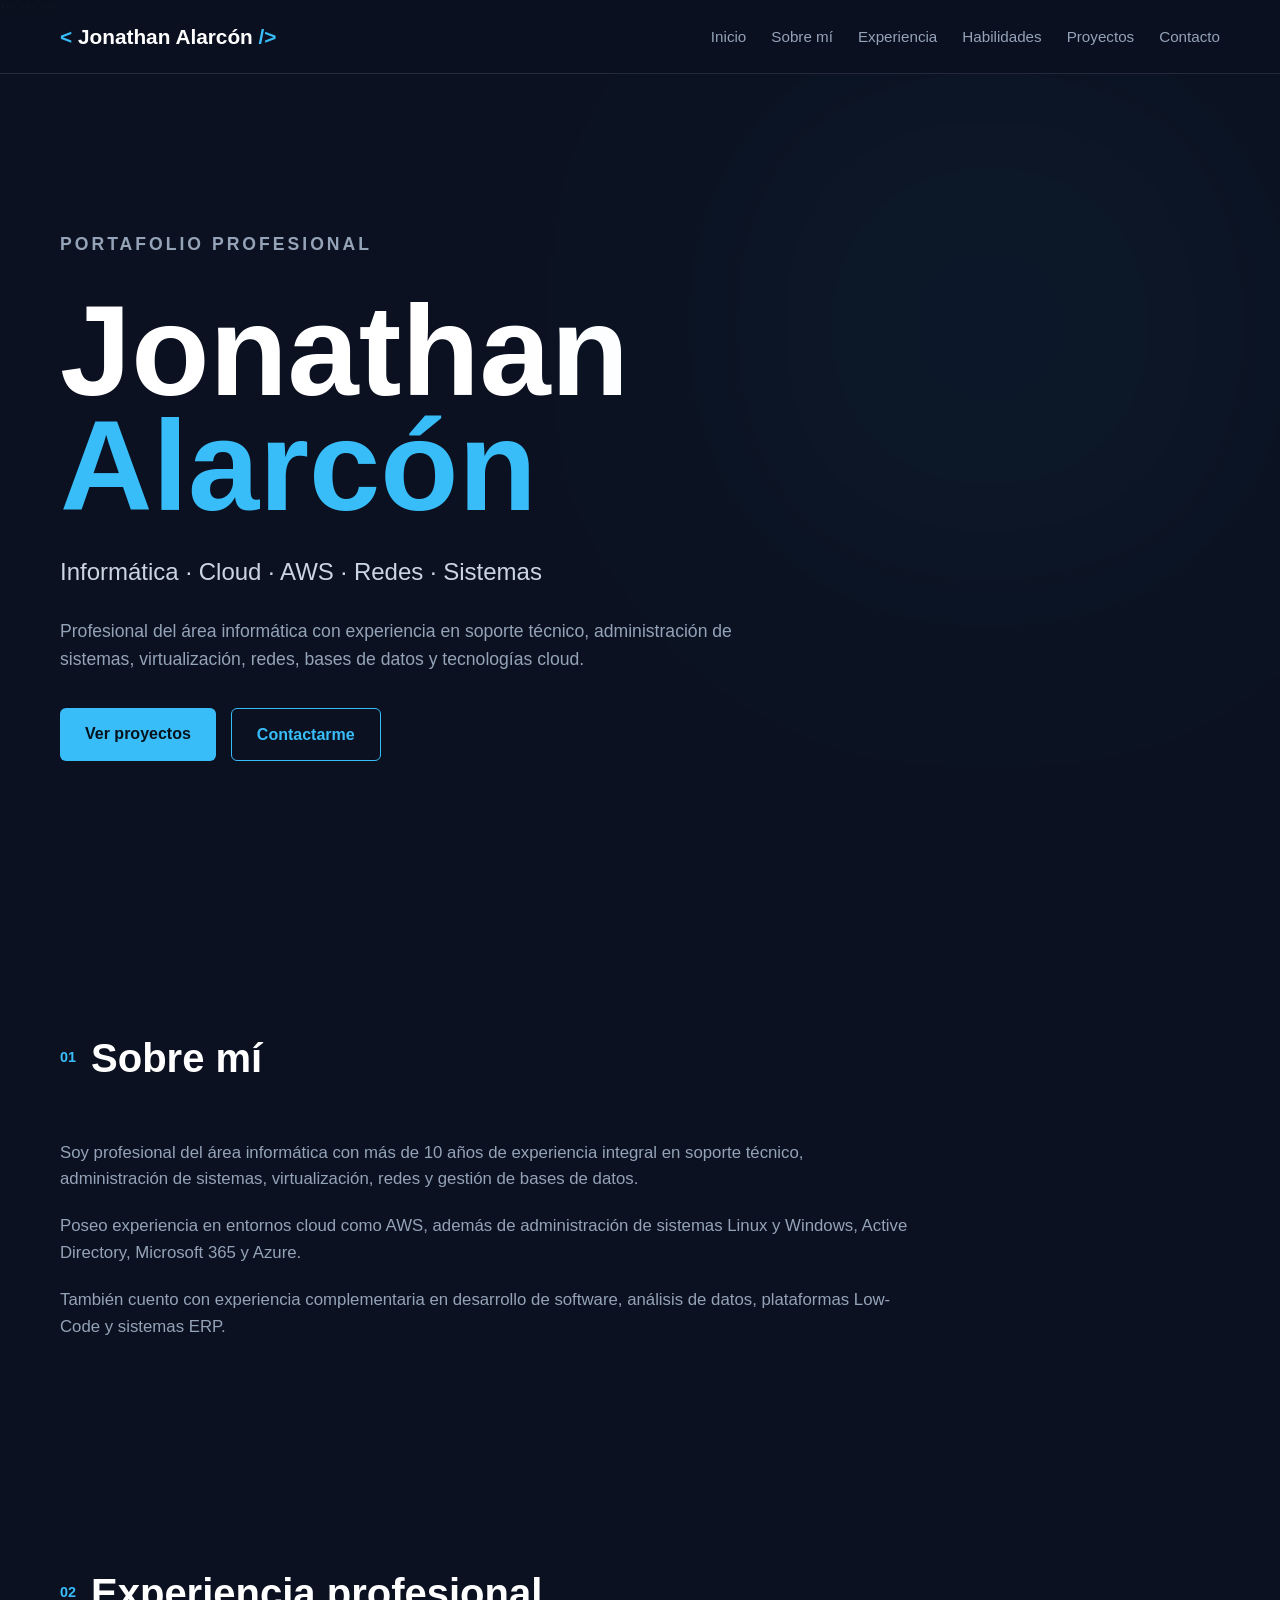
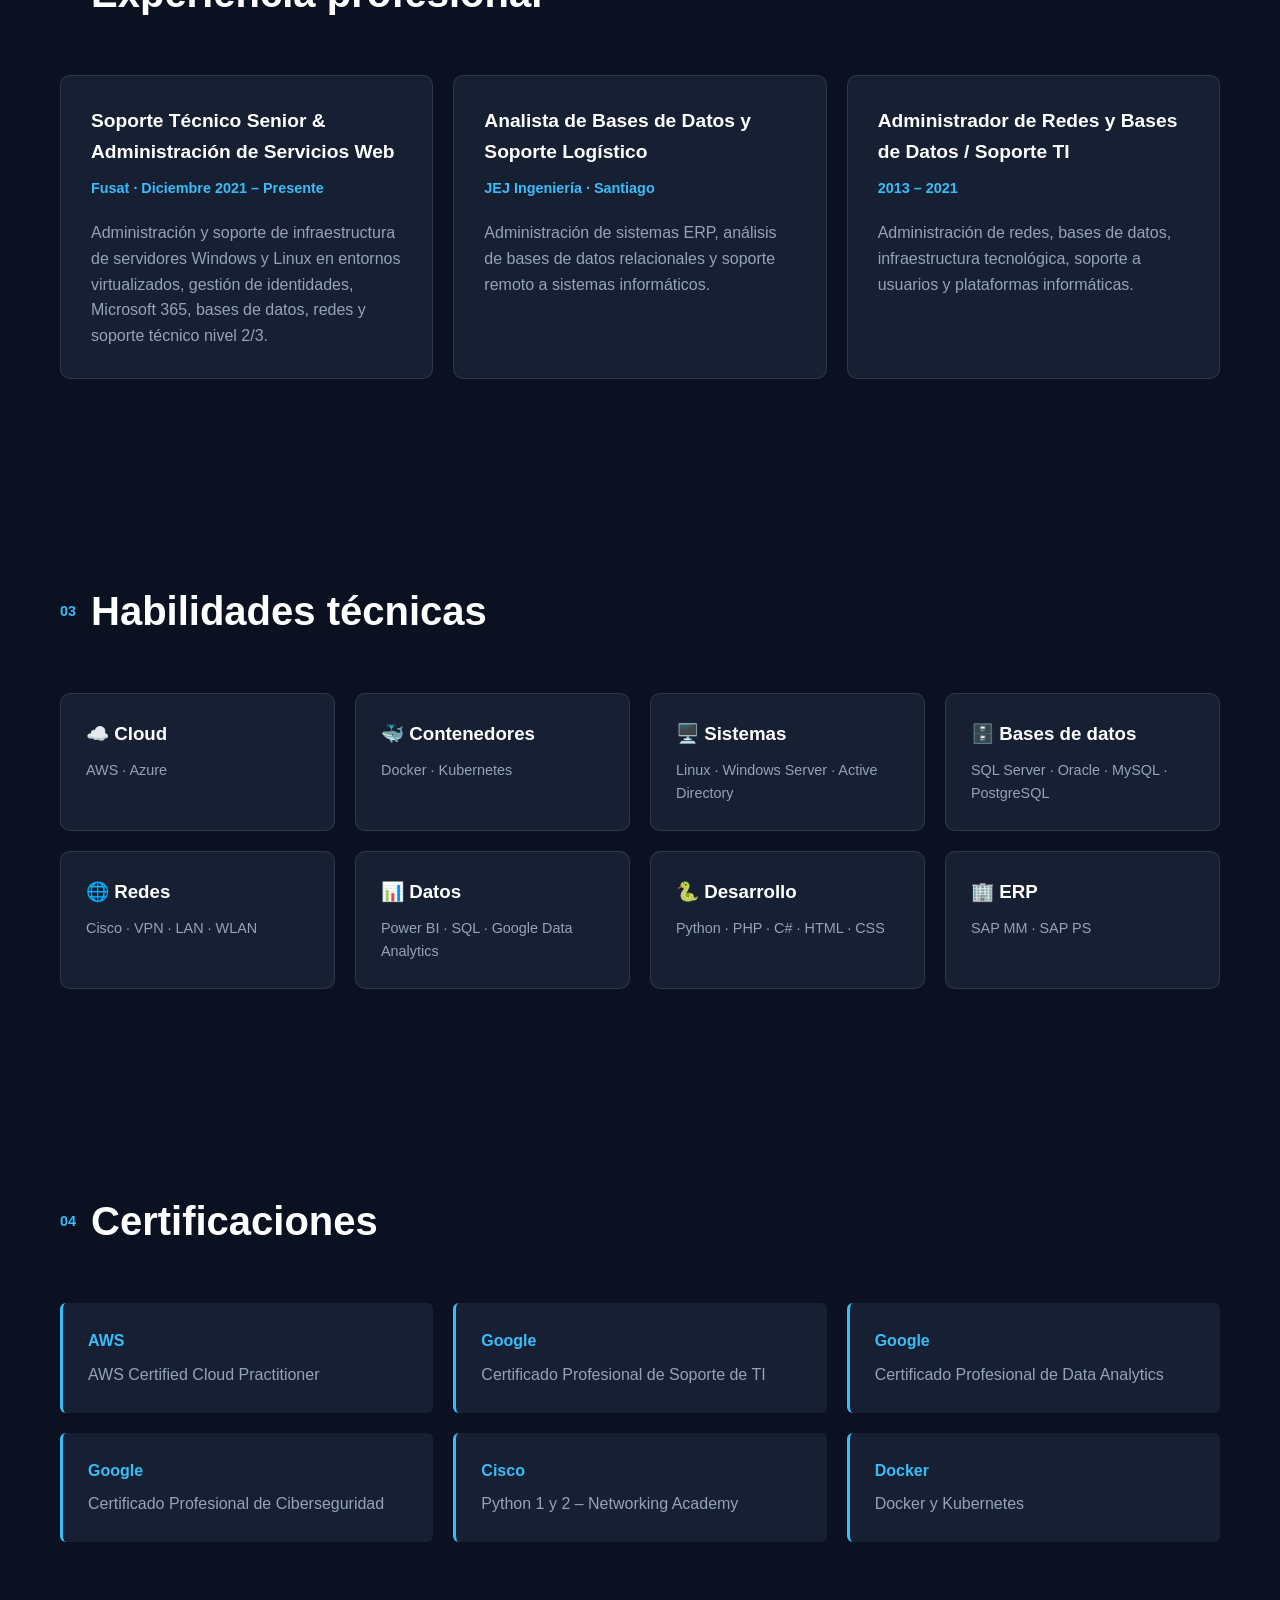
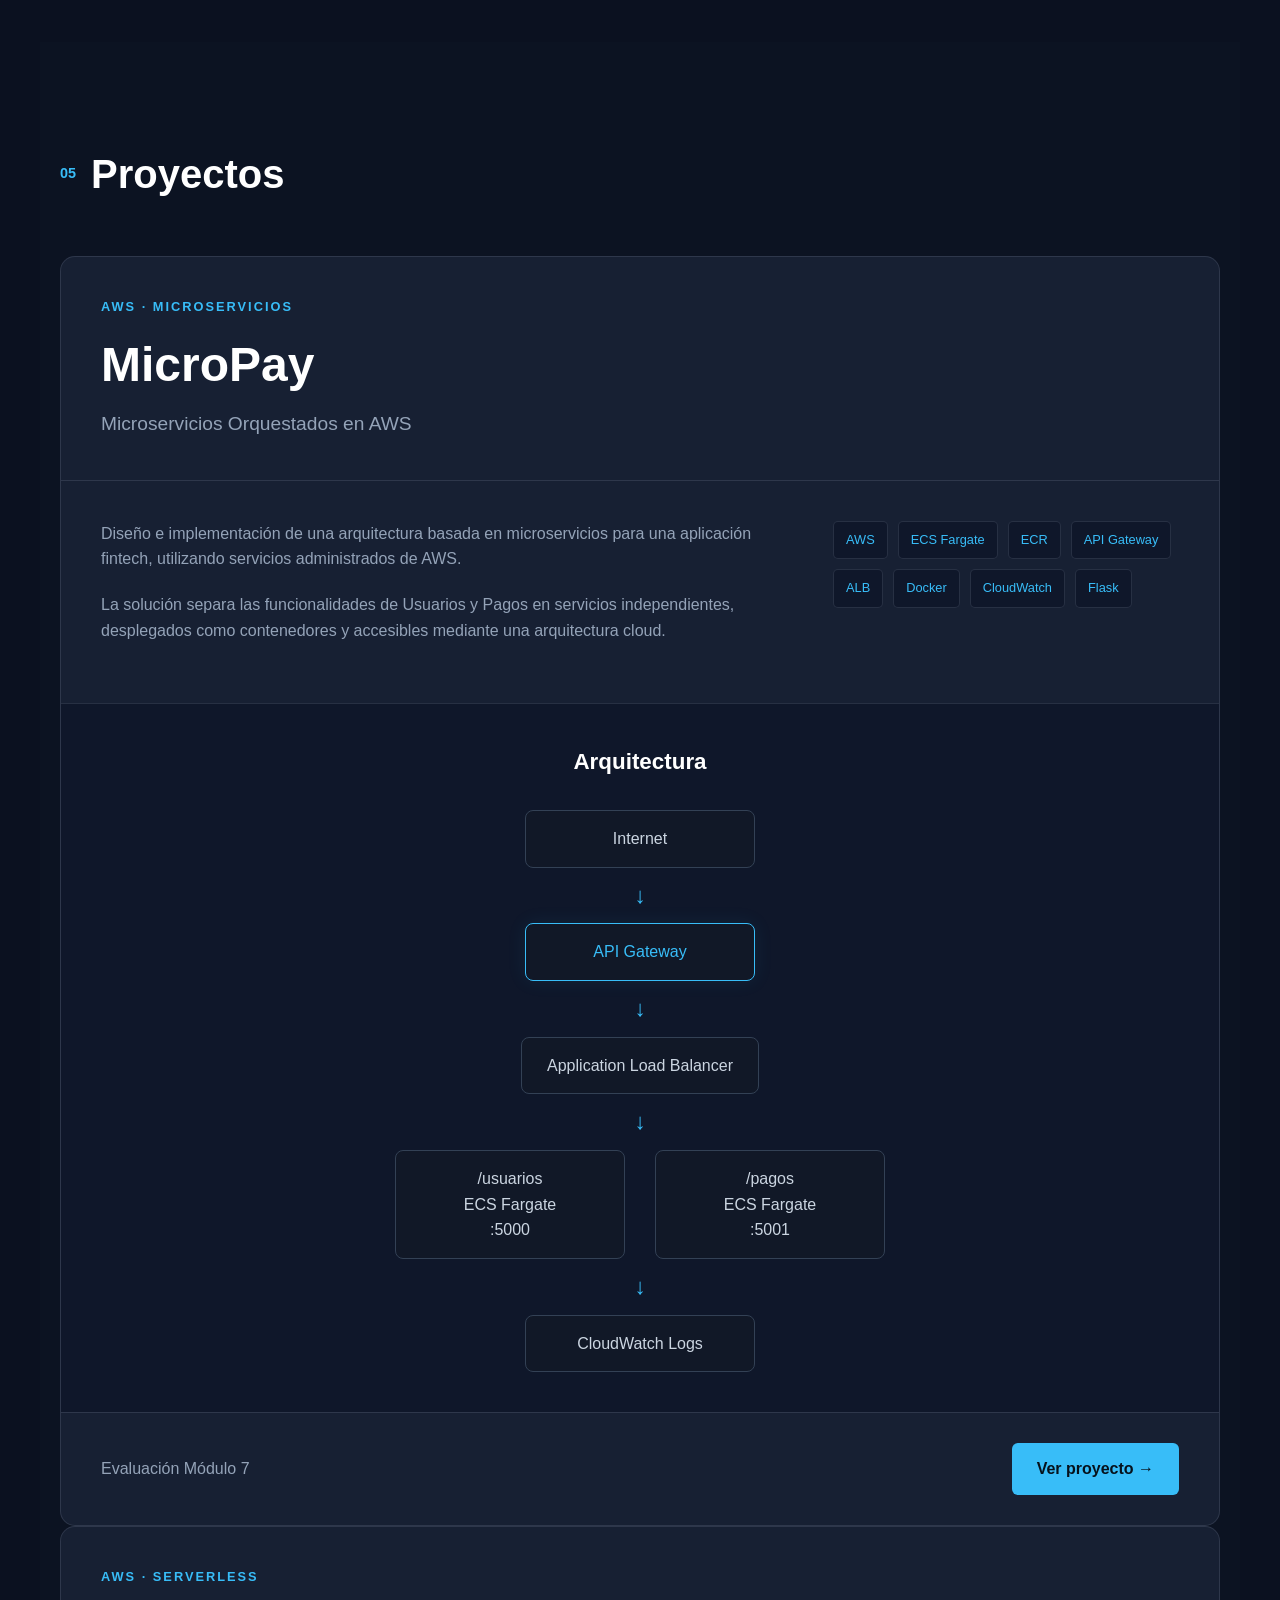
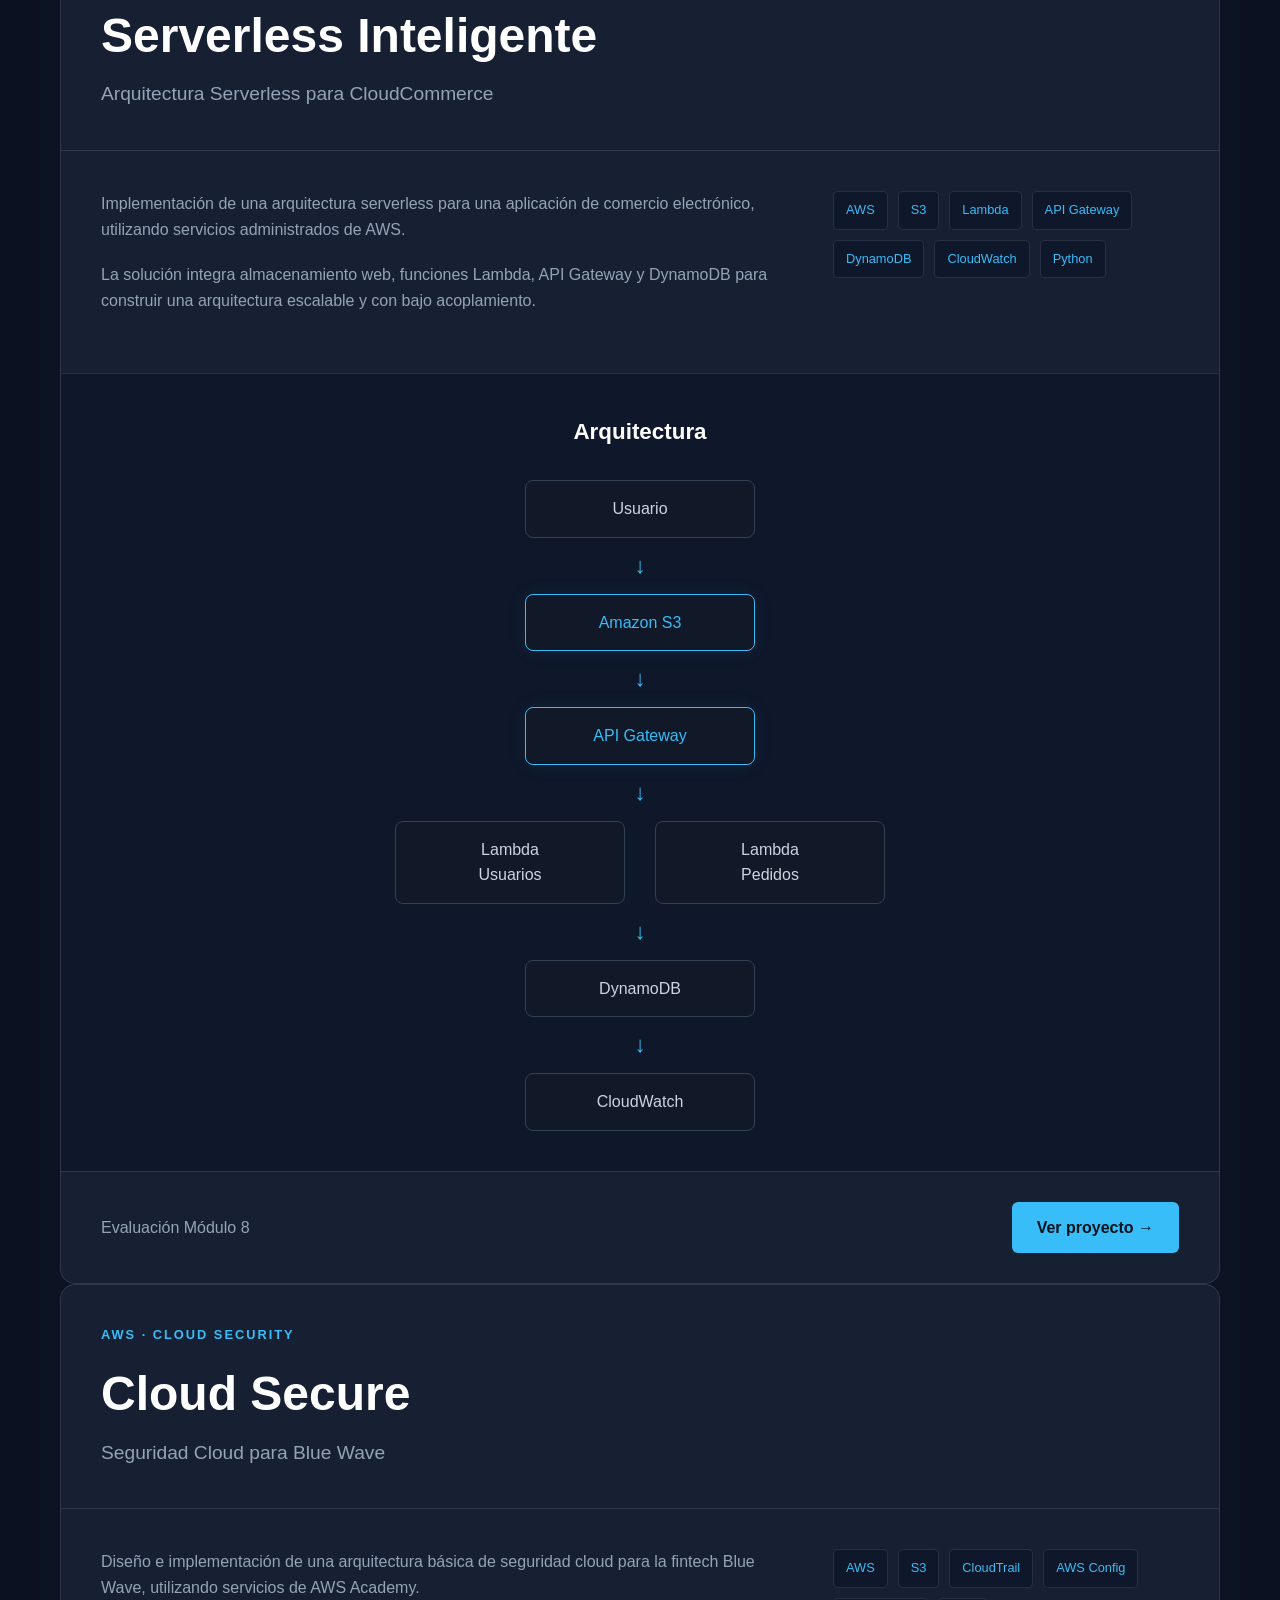
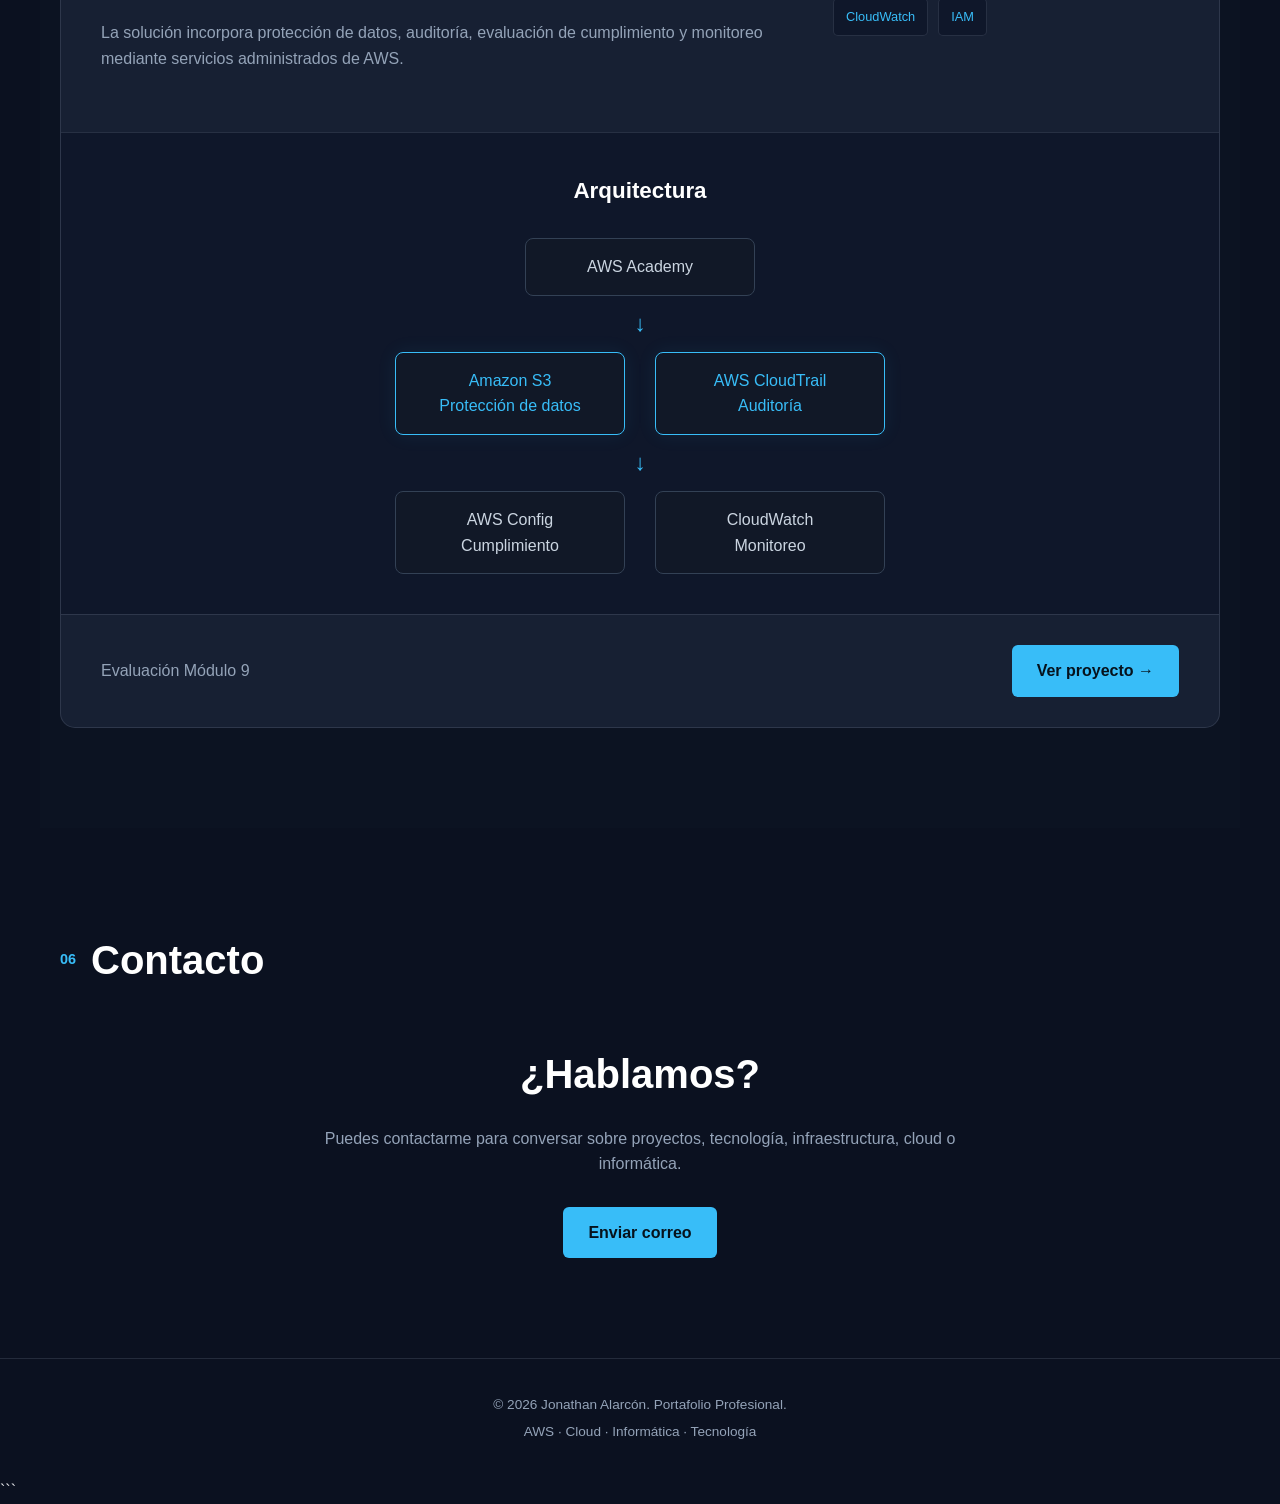
==== commit c8a316c0: "Refactor HTML structure and content" ====
--- a/index.html
+++ b/index.html
@@ -1,806 +1,787 @@
 <!DOCTYPE html>
+
 <html lang="es">
+
 <head>
     <meta charset="UTF-8">
     <meta name="viewport" content="width=device-width, initial-scale=1.0">
 
-    <title>Jonathan Alarcón | Portafolio Profesional</title>
-
-    <meta name="description"
-          content="Portafolio profesional de Jonathan Alarcón, especialista en informática, cloud, AWS, redes y sistemas.">
-
-    <link rel="stylesheet" href="style.css">
+```
+<title>Jonathan Alarcón | Portafolio Profesional</title>
+
+<meta name="description"
+    content="Portafolio profesional de Jonathan Alarcón, especialista en informática, cloud, AWS, redes y sistemas.">
+
+<link rel="stylesheet" href="style.css">
+```
+
 </head>
 
 <body>
 
+```
+<!-- =========================
+     NAVEGACIÓN
+========================== -->
+
+<header>
+    <nav class="navbar">
+
+        <div class="logo">
+            Jonathan Alarcón
+        </div>
+
+        <ul class="nav-links">
+            <li><a href="#inicio">Inicio</a></li>
+            <li><a href="#sobre-mi">Sobre mí</a></li>
+            <li><a href="#experiencia">Experiencia</a></li>
+            <li><a href="#habilidades">Habilidades</a></li>
+            <li><a href="#proyectos">Proyectos</a></li>
+            <li><a href="#contacto">Contacto</a></li>
+        </ul>
+
+    </nav>
+</header>
+
+
+<main>
+
     <!-- =========================
-         NAVEGACIÓN
+         INICIO
     ========================== -->
 
-    <header>
-        <nav class="navbar">
-
-            <div class="logo">
-                Jonathan Alarcón
-            </div>
-
-            <ul class="nav-links">
-                <li><a href="#inicio">Inicio</a></li>
-                <li><a href="#sobre-mi">Sobre mí</a></li>
-                <li><a href="#experiencia">Experiencia</a></li>
-                <li><a href="#habilidades">Habilidades</a></li>
-                <li><a href="#proyectos">Proyectos</a></li>
-                <li><a href="#contacto">Contacto</a></li>
-            </ul>
-
-        </nav>
-    </header>
-
-
-    <main>
+    <section id="inicio" class="hero">
+
+        <div class="hero-content">
+
+            <p class="hero-tag">
+                PORTAFOLIO PROFESIONAL
+            </p>
+
+            <h1>
+                Jonathan<br>
+                <span>Alarcón</span>
+            </h1>
+
+            <h2>
+                Informática · Cloud · AWS · Redes · Sistemas
+            </h2>
+
+            <p>
+                Profesional del área informática con experiencia
+                en soporte técnico, administración de sistemas,
+                virtualización, redes, bases de datos y tecnologías cloud.
+            </p>
+
+            <div class="hero-buttons">
+
+                <a href="#proyectos" class="btn">
+                    Ver proyectos
+                </a>
+
+                <a href="#contacto" class="btn btn-outline">
+                    Contactarme
+                </a>
+
+            </div>
+
+        </div>
+
+    </section>
+
+
+    <!-- =========================
+         SOBRE MÍ
+    ========================== -->
+
+    <section id="sobre-mi" class="section">
+
+        <div class="section-title">
+            <span>01</span>
+            <h2>Sobre mí</h2>
+        </div>
+
+        <div class="about-content">
+
+            <div>
+
+                <p>
+                    Soy profesional del área informática con más de
+                    10 años de experiencia integral en soporte técnico,
+                    administración de sistemas, virtualización, redes
+                    y gestión de bases de datos.
+                </p>
+
+                <p>
+                    Poseo experiencia en entornos cloud como AWS,
+                    además de administración de sistemas Linux y Windows,
+                    Active Directory, Microsoft 365 y Azure.
+                </p>
+
+                <p>
+                    También cuento con experiencia complementaria en
+                    desarrollo de software, análisis de datos,
+                    plataformas Low-Code y sistemas ERP.
+                </p>
+
+            </div>
+
+        </div>
+
+    </section>
+
+
+    <!-- =========================
+         EXPERIENCIA
+    ========================== -->
+
+    <section id="experiencia" class="section">
+
+        <div class="section-title">
+            <span>02</span>
+            <h2>Experiencia profesional</h2>
+        </div>
+
+        <div class="experience-grid">
+
+            <article class="card">
+
+                <h3>
+                    Soporte Técnico Senior &
+                    Administración de Servicios Web
+                </h3>
+
+                <h4>
+                    Fusat · Diciembre 2021 – Presente
+                </h4>
+
+                <p>
+                    Administración y soporte de infraestructura de
+                    servidores Windows y Linux en entornos virtualizados,
+                    gestión de identidades, Microsoft 365, bases de datos,
+                    redes y soporte técnico nivel 2/3.
+                </p>
+
+            </article>
+
+
+            <article class="card">
+
+                <h3>
+                    Analista de Bases de Datos
+                    y Soporte Logístico
+                </h3>
+
+                <h4>
+                    JEJ Ingeniería · Santiago
+                </h4>
+
+                <p>
+                    Administración de sistemas ERP, análisis de bases
+                    de datos relacionales y soporte remoto a sistemas
+                    informáticos.
+                </p>
+
+            </article>
+
+
+            <article class="card">
+
+                <h3>
+                    Administrador de Redes y
+                    Bases de Datos / Soporte TI
+                </h3>
+
+                <h4>
+                    2013 – 2021
+                </h4>
+
+                <p>
+                    Administración de redes, bases de datos,
+                    infraestructura tecnológica, soporte a usuarios
+                    y plataformas informáticas.
+                </p>
+
+            </article>
+
+        </div>
+
+    </section>
+
+
+    <!-- =========================
+         HABILIDADES
+    ========================== -->
+
+    <section id="habilidades" class="section">
+
+        <div class="section-title">
+            <span>03</span>
+            <h2>Habilidades técnicas</h2>
+        </div>
+
+        <div class="skills-grid">
+
+            <div class="skill">
+                <h3>☁️ Cloud</h3>
+                <p>AWS · Azure</p>
+            </div>
+
+            <div class="skill">
+                <h3>🐳 Contenedores</h3>
+                <p>Docker · Kubernetes</p>
+            </div>
+
+            <div class="skill">
+                <h3>🖥️ Sistemas</h3>
+                <p>Linux · Windows Server · Active Directory</p>
+            </div>
+
+            <div class="skill">
+                <h3>🗄️ Bases de datos</h3>
+                <p>SQL Server · Oracle · MySQL · PostgreSQL</p>
+            </div>
+
+            <div class="skill">
+                <h3>🌐 Redes</h3>
+                <p>Cisco · VPN · LAN · WLAN</p>
+            </div>
+
+            <div class="skill">
+                <h3>📊 Datos</h3>
+                <p>Power BI · SQL · Google Data Analytics</p>
+            </div>
+
+            <div class="skill">
+                <h3>🐍 Desarrollo</h3>
+                <p>Python · PHP · C# · HTML · CSS</p>
+            </div>
+
+            <div class="skill">
+                <h3>🏢 ERP</h3>
+                <p>SAP MM · SAP PS</p>
+            </div>
+
+        </div>
+
+    </section>
+
+
+    <!-- =========================
+         CERTIFICACIONES
+    ========================== -->
+
+    <section id="certificaciones" class="section">
+
+        <div class="section-title">
+            <span>04</span>
+            <h2>Certificaciones</h2>
+        </div>
+
+        <div class="certifications">
+
+            <div class="certification">
+                <strong>AWS</strong>
+                <p>AWS Certified Cloud Practitioner</p>
+            </div>
+
+            <div class="certification">
+                <strong>Google</strong>
+                <p>Certificado Profesional de Soporte de TI</p>
+            </div>
+
+            <div class="certification">
+                <strong>Google</strong>
+                <p>Certificado Profesional de Data Analytics</p>
+            </div>
+
+            <div class="certification">
+                <strong>Google</strong>
+                <p>Certificado Profesional de Ciberseguridad</p>
+            </div>
+
+            <div class="certification">
+                <strong>Cisco</strong>
+                <p>Python 1 y 2 – Networking Academy</p>
+            </div>
+
+            <div class="certification">
+                <strong>Docker</strong>
+                <p>Docker y Kubernetes</p>
+            </div>
+
+        </div>
+
+    </section>
+
+
+    <!-- =========================
+         PROYECTOS
+    ========================== -->
+
+    <section id="proyectos" class="section projects-section">
+
+        <div class="section-title">
+            <span>05</span>
+            <h2>Proyectos</h2>
+        </div>
+
 
         <!-- =========================
-             INICIO
+             PROYECTO 1 - MICROPAY
         ========================== -->
 
-        <section id="inicio" class="hero">
-
-            <div class="hero-content">
-
-                <p class="hero-tag">
-                    PORTAFOLIO PROFESIONAL
-                </p>
-
-                <h1>
-                    Jonathan<br>
-                    <span>Alarcón</span>
-                </h1>
-
-                <h2>
-                    Informática · Cloud · AWS · Redes · Sistemas
-                </h2>
-
-                <p>
-                    Ingeniero / Técnico Superior en Informática con experiencia
-                    en soporte técnico, administración de sistemas,
-                    virtualización, redes, bases de datos y tecnologías cloud.
-                </p>
-
-                <div class="hero-buttons">
-
-                    <a href="#proyectos" class="btn">
-                        Ver proyectos
-                    </a>
-
-                    <a href="#contacto" class="btn btn-outline">
-                        Contactarme
-                    </a>
-
-                </div>
-
-            </div>
-
-        </section>
+        <article class="project-card">
+
+            <div class="project-header">
+
+                <p class="project-label">
+                    AWS · MICROSERVICIOS
+                </p>
+
+                <h3>
+                    MicroPay
+                </h3>
+
+                <p class="project-subtitle">
+                    Microservicios Orquestados en AWS
+                </p>
+
+            </div>
+
+
+            <div class="project-content">
+
+                <div class="project-description">
+
+                    <p>
+                        Diseño e implementación de una arquitectura
+                        basada en microservicios para una aplicación
+                        fintech, utilizando servicios administrados
+                        de AWS.
+                    </p>
+
+                    <p>
+                        La solución separa las funcionalidades de
+                        Usuarios y Pagos en servicios independientes,
+                        desplegados como contenedores y accesibles
+                        mediante una arquitectura cloud.
+                    </p>
+
+                </div>
+
+
+                <div class="project-technologies">
+
+                    <span>AWS</span>
+                    <span>ECS Fargate</span>
+                    <span>ECR</span>
+                    <span>API Gateway</span>
+                    <span>ALB</span>
+                    <span>Docker</span>
+                    <span>CloudWatch</span>
+                    <span>Flask</span>
+
+                </div>
+
+            </div>
+
+
+            <div class="architecture">
+
+                <h4>
+                    Arquitectura
+                </h4>
+
+                <div class="architecture-flow">
+
+                    <div class="architecture-box">
+                        Internet
+                    </div>
+
+                    <div class="arrow">
+                        ↓
+                    </div>
+
+                    <div class="architecture-box highlight">
+                        API Gateway
+                    </div>
+
+                    <div class="arrow">
+                        ↓
+                    </div>
+
+                    <div class="architecture-box">
+                        Application Load Balancer
+                    </div>
+
+                    <div class="arrow">
+                        ↓
+                    </div>
+
+                    <div class="services">
+
+                        <div class="architecture-box">
+                            /usuarios<br>
+                            ECS Fargate<br>
+                            :5000
+                        </div>
+
+                        <div class="architecture-box">
+                            /pagos<br>
+                            ECS Fargate<br>
+                            :5001
+                        </div>
+
+                    </div>
+
+                    <div class="arrow">
+                        ↓
+                    </div>
+
+                    <div class="architecture-box">
+                        CloudWatch Logs
+                    </div>
+
+                </div>
+
+            </div>
+
+
+            <div class="project-footer">
+
+                <p>
+                    Evaluación Módulo 7
+                </p>
+
+                <a href="proyectos/micropay.html" class="btn">
+                    Ver proyecto →
+                </a>
+
+            </div>
+
+        </article>
 
 
         <!-- =========================
-             SOBRE MÍ
+             PROYECTO 2 - SERVERLESS
         ========================== -->
 
-        <section id="sobre-mi" class="section">
-
-            <div class="section-title">
-                <span>01</span>
-                <h2>Sobre mí</h2>
-            </div>
-
-            <div class="about-content">
-
-                <div>
+        <article class="project-card">
+
+            <div class="project-header">
+
+                <p class="project-label">
+                    AWS · SERVERLESS
+                </p>
+
+                <h3>
+                    Serverless Inteligente
+                </h3>
+
+                <p class="project-subtitle">
+                    Arquitectura Serverless para CloudCommerce
+                </p>
+
+            </div>
+
+
+            <div class="project-content">
+
+                <div class="project-description">
 
                     <p>
-                        Soy profesional del área informática con más de
-                        10 años de experiencia integral en soporte técnico,
-                        administración de sistemas, virtualización, redes
-                        y gestión de bases de datos.
+                        Implementación de una arquitectura serverless
+                        para una aplicación de comercio electrónico,
+                        utilizando servicios administrados de AWS.
                     </p>
 
                     <p>
-                        Poseo experiencia en entornos cloud como AWS,
-                        además de administración de sistemas Linux y Windows,
-                        Active Directory, Microsoft 365 y Azure.
+                        La solución integra almacenamiento web,
+                        funciones Lambda, API Gateway y DynamoDB
+                        para construir una arquitectura escalable
+                        y con bajo acoplamiento.
                     </p>
 
+                </div>
+
+
+                <div class="project-technologies">
+
+                    <span>AWS</span>
+                    <span>S3</span>
+                    <span>Lambda</span>
+                    <span>API Gateway</span>
+                    <span>DynamoDB</span>
+                    <span>CloudWatch</span>
+                    <span>Python</span>
+
+                </div>
+
+            </div>
+
+
+            <div class="architecture">
+
+                <h4>
+                    Arquitectura
+                </h4>
+
+                <div class="architecture-flow">
+
+                    <div class="architecture-box">
+                        Usuario
+                    </div>
+
+                    <div class="arrow">
+                        ↓
+                    </div>
+
+                    <div class="architecture-box highlight">
+                        Amazon S3
+                    </div>
+
+                    <div class="arrow">
+                        ↓
+                    </div>
+
+                    <div class="architecture-box highlight">
+                        API Gateway
+                    </div>
+
+                    <div class="arrow">
+                        ↓
+                    </div>
+
+                    <div class="services">
+
+                        <div class="architecture-box">
+                            Lambda<br>
+                            Usuarios
+                        </div>
+
+                        <div class="architecture-box">
+                            Lambda<br>
+                            Pedidos
+                        </div>
+
+                    </div>
+
+                    <div class="arrow">
+                        ↓
+                    </div>
+
+                    <div class="architecture-box">
+                        DynamoDB
+                    </div>
+
+                    <div class="arrow">
+                        ↓
+                    </div>
+
+                    <div class="architecture-box">
+                        CloudWatch
+                    </div>
+
+                </div>
+
+            </div>
+
+
+            <div class="project-footer">
+
+                <p>
+                    Evaluación Módulo 8
+                </p>
+
+                <a href="proyectos/serverless.html" class="btn">
+                    Ver proyecto →
+                </a>
+
+            </div>
+
+        </article>
+
+
+        <!-- =========================
+             PROYECTO 3 - CLOUD SECURE
+        ========================== -->
+
+        <article class="project-card">
+
+            <div class="project-header">
+
+                <p class="project-label">
+                    AWS · CLOUD SECURITY
+                </p>
+
+                <h3>
+                    Cloud Secure
+                </h3>
+
+                <p class="project-subtitle">
+                    Seguridad Cloud para Blue Wave
+                </p>
+
+            </div>
+
+
+            <div class="project-content">
+
+                <div class="project-description">
+
                     <p>
-                        También cuento con experiencia complementaria en
-                        desarrollo de software, análisis de datos,
-                        plataformas Low-Code y sistemas ERP.
+                        Diseño e implementación de una arquitectura básica
+                        de seguridad cloud para la fintech Blue Wave,
+                        utilizando servicios de AWS Academy.
                     </p>
 
-                </div>
-
-            </div>
-
-        </section>
-
-
-        <!-- =========================
-             EXPERIENCIA
-        ========================== -->
-
-        <section id="experiencia" class="section">
-
-            <div class="section-title">
-                <span>02</span>
-                <h2>Experiencia profesional</h2>
-            </div>
-
-            <div class="experience-grid">
-
-                <article class="card">
-
-                    <h3>
-                        Soporte Técnico Senior &
-                        Administración de Servicios Web
-                    </h3>
-
-                    <h4>
-                        Fusat · Diciembre 2021 – Presente
-                    </h4>
-
                     <p>
-                        Administración y soporte de infraestructura de
-                        servidores Windows y Linux en entornos virtualizados,
-                        gestión de identidades, Microsoft 365, bases de datos,
-                        redes y soporte técnico nivel 2/3.
+                        La solución incorpora protección de datos,
+                        auditoría, evaluación de cumplimiento y monitoreo
+                        mediante servicios administrados de AWS.
                     </p>
 
-                </article>
-
-
-                <article class="card">
-
-                    <h3>
-                        Analista de Bases de Datos
-                        y Soporte Logístico
-                    </h3>
-
-                    <h4>
-                        JEJ Ingeniería · Santiago
-                    </h4>
-
-                    <p>
-                        Administración de sistemas ERP, análisis de bases
-                        de datos relacionales y soporte remoto a sistemas
-                        informáticos.
-                    </p>
-
-                </article>
-
-
-                <article class="card">
-
-                    <h3>
-                        Administrador de Redes y
-                        Bases de Datos / Soporte TI
-                    </h3>
-
-                    <h4>
-                        2013 – 2021
-                    </h4>
-
-                    <p>
-                        Administración de redes, bases de datos,
-                        infraestructura tecnológica, soporte a usuarios
-                        y plataformas informáticas.
-                    </p>
-
-                </article>
-
-            </div>
-
-        </section>
-
-
-        <!-- =========================
-             HABILIDADES
-        ========================== -->
-
-        <section id="habilidades" class="section">
-
-            <div class="section-title">
-                <span>03</span>
-                <h2>Habilidades técnicas</h2>
-            </div>
-
-            <div class="skills-grid">
-
-                <div class="skill">
-                    <h3>☁️ Cloud</h3>
-                    <p>AWS · Azure</p>
-                </div>
-
-                <div class="skill">
-                    <h3>🐳 Contenedores</h3>
-                    <p>Docker · Kubernetes</p>
-                </div>
-
-                <div class="skill">
-                    <h3>🖥️ Sistemas</h3>
-                    <p>Linux · Windows Server · Active Directory</p>
-                </div>
-
-                <div class="skill">
-                    <h3>🗄️ Bases de datos</h3>
-                    <p>SQL Server · Oracle · MySQL · PostgreSQL</p>
-                </div>
-
-                <div class="skill">
-                    <h3>🌐 Redes</h3>
-                    <p>Cisco · VPN · LAN · WLAN</p>
-                </div>
-
-                <div class="skill">
-                    <h3>📊 Datos</h3>
-                    <p>Power BI · SQL · Google Data Analytics</p>
-                </div>
-
-                <div class="skill">
-                    <h3>🐍 Desarrollo</h3>
-                    <p>Python · PHP · C# · HTML · CSS</p>
-                </div>
-
-                <div class="skill">
-                    <h3>🏢 ERP</h3>
-                    <p>SAP MM · SAP PS</p>
-                </div>
-
-            </div>
-
-        </section>
-
-
-        <!-- =========================
-             CERTIFICACIONES
-        ========================== -->
-
-        <section id="certificaciones" class="section">
-
-            <div class="section-title">
-                <span>04</span>
-                <h2>Certificaciones</h2>
-            </div>
-
-            <div class="certifications">
-
-                <div class="certification">
-                    <strong>AWS</strong>
-                    <p>AWS Certified Cloud Practitioner</p>
-                </div>
-
-                <div class="certification">
-                    <strong>Google</strong>
-                    <p>Certificado Profesional de Soporte de TI</p>
-                </div>
-
-                <div class="certification">
-                    <strong>Google</strong>
-                    <p>Certificado Profesional de Data Analytics</p>
-                </div>
-
-                <div class="certification">
-                    <strong>Google</strong>
-                    <p>Certificado Profesional de Ciberseguridad</p>
-                </div>
-
-                <div class="certification">
-                    <strong>Cisco</strong>
-                    <p>Python 1 y 2 – Networking Academy</p>
-                </div>
-
-                <div class="certification">
-                    <strong>Docker</strong>
-                    <p>Docker y Kubernetes</p>
-                </div>
-
-            </div>
-
-        </section>
-
-
-        <!-- =========================
-PROYECTOS
+                </div>
+
+
+                <div class="project-technologies">
+
+                    <span>AWS</span>
+                    <span>S3</span>
+                    <span>CloudTrail</span>
+                    <span>AWS Config</span>
+                    <span>CloudWatch</span>
+                    <span>IAM</span>
+
+                </div>
+
+            </div>
+
+
+            <div class="architecture">
+
+                <h4>
+                    Arquitectura
+                </h4>
+
+                <div class="architecture-flow">
+
+                    <div class="architecture-box">
+                        AWS Academy
+                    </div>
+
+                    <div class="arrow">
+                        ↓
+                    </div>
+
+                    <div class="services">
+
+                        <div class="architecture-box highlight">
+                            Amazon S3<br>
+                            Protección de datos
+                        </div>
+
+                        <div class="architecture-box highlight">
+                            AWS CloudTrail<br>
+                            Auditoría
+                        </div>
+
+                    </div>
+
+                    <div class="arrow">
+                        ↓
+                    </div>
+
+                    <div class="services">
+
+                        <div class="architecture-box">
+                            AWS Config<br>
+                            Cumplimiento
+                        </div>
+
+                        <div class="architecture-box">
+                            CloudWatch<br>
+                            Monitoreo
+                        </div>
+
+                    </div>
+
+                </div>
+
+            </div>
+
+
+            <div class="project-footer">
+
+                <p>
+                    Evaluación Módulo 9
+                </p>
+
+                <a href="proyectos/cloud-secure.html" class="btn">
+                    Ver proyecto →
+                </a>
+
+            </div>
+
+        </article>
+
+    </section>
+
+
+    <!-- =========================
+         CONTACTO
+    ========================== -->
+
+    <section id="contacto" class="section contact-section">
+
+        <div class="section-title">
+            <span>06</span>
+            <h2>Contacto</h2>
+        </div>
+
+        <div class="contact-content">
+
+            <h3>
+                ¿Hablamos?
+            </h3>
+
+            <p>
+                Puedes contactarme para conversar sobre proyectos,
+                tecnología, infraestructura, cloud o informática.
+            </p>
+
+            <a href="mailto:STEELdebian@gmail.com"
+               class="btn"
+               aria-label="Enviar correo electrónico a Jonathan Alarcón">
+                Enviar correo
+            </a>
+
+        </div>
+
+    </section>
+
+</main>
+
+
+<!-- =========================
+     FOOTER
 ========================== -->
 
-<section id="proyectos" class="section projects-section">
-
-    <div class="section-title">
-
-        <span>05</span>
-
-        <h2>Proyectos</h2>
-
-    </div>
-
-
-    <!-- =========================
-    PROYECTO 1 - MICROPAY
-    ========================== -->
-
-    <article class="project-card">
-
-        <div class="project-header">
-
-            <p class="project-label">
-                AWS · MICROSERVICIOS
-            </p>
-
-            <h3>
-                MicroPay
-            </h3>
-
-            <p class="project-subtitle">
-                Microservicios Orquestados en AWS
-            </p>
-
-        </div>
-
-
-        <div class="project-content">
-
-            <div class="project-description">
-
-                <p>
-                    Diseño e implementación de una arquitectura
-                    basada en microservicios para una aplicación
-                    fintech, utilizando servicios administrados
-                    de AWS.
-                </p>
-
-                <p>
-                    La solución separa las funcionalidades de
-                    Usuarios y Pagos en servicios independientes,
-                    desplegados como contenedores y accesibles
-                    mediante una arquitectura cloud.
-                </p>
-
-            </div>
-
-
-            <div class="project-technologies">
-
-                <span>AWS</span>
-                <span>ECS Fargate</span>
-                <span>ECR</span>
-                <span>API Gateway</span>
-                <span>ALB</span>
-                <span>Docker</span>
-                <span>CloudWatch</span>
-                <span>Flask</span>
-
-            </div>
-
-        </div>
-
-
-        <!-- ARQUITECTURA MICROPAY -->
-
-        <div class="architecture">
-
-            <h4>
-                Arquitectura
-            </h4>
-
-            <div class="architecture-flow">
-
-                <div class="architecture-box">
-                    Internet
-                </div>
-
-                <div class="arrow">
-                    ↓
-                </div>
-
-                <div class="architecture-box highlight">
-                    API Gateway
-                </div>
-
-                <div class="arrow">
-                    ↓
-                </div>
-
-                <div class="architecture-box">
-                    Application Load Balancer
-                </div>
-
-                <div class="arrow">
-                    ↓
-                </div>
-
-                <div class="services">
-
-                    <div class="architecture-box">
-
-                        /usuarios<br>
-
-                        ECS Fargate<br>
-
-                        :5000
-
-                    </div>
-
-                    <div class="architecture-box">
-
-                        /pagos<br>
-
-                        ECS Fargate<br>
-
-                        :5001
-
-                    </div>
-
-                </div>
-
-                <div class="arrow">
-                    ↓
-                </div>
-
-                <div class="architecture-box">
-                    CloudWatch Logs
-                </div>
-
-            </div>
-
-        </div>
-
-
-        <div class="project-footer">
-
-            <p>
-                Evaluación Módulo 7
-            </p>
-
-            <a href="proyectos/micropay.html" class="btn">
-                Ver proyecto →
-            </a>
-
-        </div>
-
-    </article>
-
-
-    <!-- =========================
-    PROYECTO 2 - SERVERLESS
-    ========================== -->
-
-    <article class="project-card">
-
-        <div class="project-header">
-
-            <p class="project-label">
-                AWS · SERVERLESS
-            </p>
-
-            <h3>
-                Serverless Inteligente
-            </h3>
-
-            <p class="project-subtitle">
-                Arquitectura Serverless para CloudCommerce
-            </p>
-
-        </div>
-
-
-        <div class="project-content">
-
-            <div class="project-description">
-
-                <p>
-                    Implementación de una arquitectura serverless
-                    para una aplicación de comercio electrónico,
-                    utilizando servicios administrados de AWS.
-                </p>
-
-                <p>
-                    La solución integra almacenamiento web,
-                    funciones Lambda, API Gateway y DynamoDB
-                    para construir una arquitectura escalable
-                    y con bajo acoplamiento.
-                </p>
-
-            </div>
-
-
-            <div class="project-technologies">
-
-                <span>AWS</span>
-                <span>S3</span>
-                <span>Lambda</span>
-                <span>API Gateway</span>
-                <span>DynamoDB</span>
-                <span>CloudWatch</span>
-                <span>Python</span>
-
-            </div>
-
-        </div>
-
-
-        <!-- ARQUITECTURA SERVERLESS -->
-
-        <div class="architecture">
-
-            <h4>
-                Arquitectura
-            </h4>
-
-            <div class="architecture-flow">
-
-                <div class="architecture-box">
-                    Usuario
-                </div>
-
-                <div class="arrow">
-                    ↓
-                </div>
-
-                <div class="architecture-box highlight">
-                    Amazon S3
-                </div>
-
-                <div class="arrow">
-                    ↓
-                </div>
-
-                <div class="architecture-box highlight">
-                    API Gateway
-                </div>
-
-                <div class="arrow">
-                    ↓
-                </div>
-
-                <div class="services">
-
-                    <div class="architecture-box">
-
-                        Lambda<br>
-
-                        Usuarios
-
-                    </div>
-
-                    <div class="architecture-box">
-
-                        Lambda<br>
-
-                        Pedidos
-
-                    </div>
-
-                </div>
-
-                <div class="arrow">
-                    ↓
-                </div>
-
-                <div class="architecture-box">
-                    DynamoDB
-                </div>
-
-                <div class="arrow">
-                    ↓
-                </div>
-
-                <div class="architecture-box">
-                    CloudWatch
-                </div>
-
-            </div>
-
-        </div>
-
-
-        <div class="project-footer">
-
-            <p>
-                Evaluación Módulo 8
-            </p>
-
-            <a href="proyectos/serverless.html" class="btn">
-                Ver proyecto →
-            </a>
-
-        </div>
-
-    </article>
-        <!-- =========================
-         PROYECTO 3 - CLOUD SECURE
-    ========================== -->
-
-    <article class="project-card">
-
-        <div class="project-header">
-
-            <p class="project-label">
-                AWS · CLOUD SECURITY
-            </p>
-
-            <h3>
-                Cloud Secure
-            </h3>
-
-            <p class="project-subtitle">
-                Seguridad Cloud para Blue Wave
-            </p>
-
-        </div>
-
-
-        <div class="project-content">
-
-            <div class="project-description">
-
-                <p>
-                    Diseño e implementación de una arquitectura básica
-                    de seguridad cloud para la fintech Blue Wave,
-                    utilizando servicios de AWS Academy.
-                </p>
-
-                <p>
-                    La solución incorpora protección de datos,
-                    auditoría, evaluación de cumplimiento y monitoreo
-                    mediante servicios administrados de AWS.
-                </p>
-
-            </div>
-
-
-            <div class="project-technologies">
-
-                <span>AWS</span>
-                <span>S3</span>
-                <span>CloudTrail</span>
-                <span>AWS Config</span>
-                <span>CloudWatch</span>
-                <span>IAM</span>
-
-            </div>
-
-        </div>
-
-
-        <!-- ARQUITECTURA CLOUD SECURE -->
-
-        <div class="architecture">
-
-            <h4>
-                Arquitectura
-            </h4>
-
-            <div class="architecture-flow">
-
-                <div class="architecture-box">
-                    AWS Academy
-                </div>
-
-                <div class="arrow">
-                    ↓
-                </div>
-
-                <div class="services">
-
-                    <div class="architecture-box highlight">
-                        Amazon S3<br>
-                        Protección de datos
-                    </div>
-
-                    <div class="architecture-box highlight">
-                        AWS CloudTrail<br>
-                        Auditoría
-                    </div>
-
-                </div>
-
-                <div class="arrow">
-                    ↓
-                </div>
-
-                <div class="services">
-
-                    <div class="architecture-box">
-                        AWS Config<br>
-                        Cumplimiento
-                    </div>
-
-                    <div class="architecture-box">
-                        CloudWatch<br>
-                        Monitoreo
-                    </div>
-
-                </div>
-
-            </div>
-
-        </div>
-
-
-        <div class="project-footer">
-
-            <p>
-                Evaluación Módulo 9
-            </p>
-
-            <a href="proyectos/cloud-secure.html" class="btn">
-                Ver proyecto →
-            </a>
-
-        </div>
-
-    </article>
-
-
-</section>
-        
-
-
-        <!-- =========================
-             CONTACTO
-        ========================== -->
-
-        <section id="contacto" class="section contact-section">
-
-            <div class="section-title">
-                <span>06</span>
-                <h2>Contacto</h2>
-            </div>
-
-            <div class="contact-content">
-
-                <h3>
-                    ¿Hablamos?
-                </h3>
-
-                <p>
-                    Puedes contactarme para conversar sobre proyectos,
-                    tecnología, infraestructura, cloud o informática.
-                </p>
-
-                <a href="mailto:STEELdebian@gmail.com" class="btn">
-                    Enviar correo
-                 </a>   
-              
-
-            </div>
-            
-                
-
-    
-
-        </section>
-
-    </main>
-
-
-    <!-- =========================
-         FOOTER
-    ========================== -->
-
-    <footer>
-
-        <p>
-            © 2026 Jonathan Alarcón.
-            Portafolio Profesional.
-        </p>
-
-        <p>
-            AWS · Cloud · Informática · Tecnología
-        </p>
-
-    </footer>
-
+<footer>
+
+    <p>
+        © 2026 Jonathan Alarcón.
+        Portafolio Profesional.
+    </p>
+
+    <p>
+        AWS · Cloud · Informática · Tecnología
+    </p>
+
+</footer>
+```
 
 </body>
+
 </html>
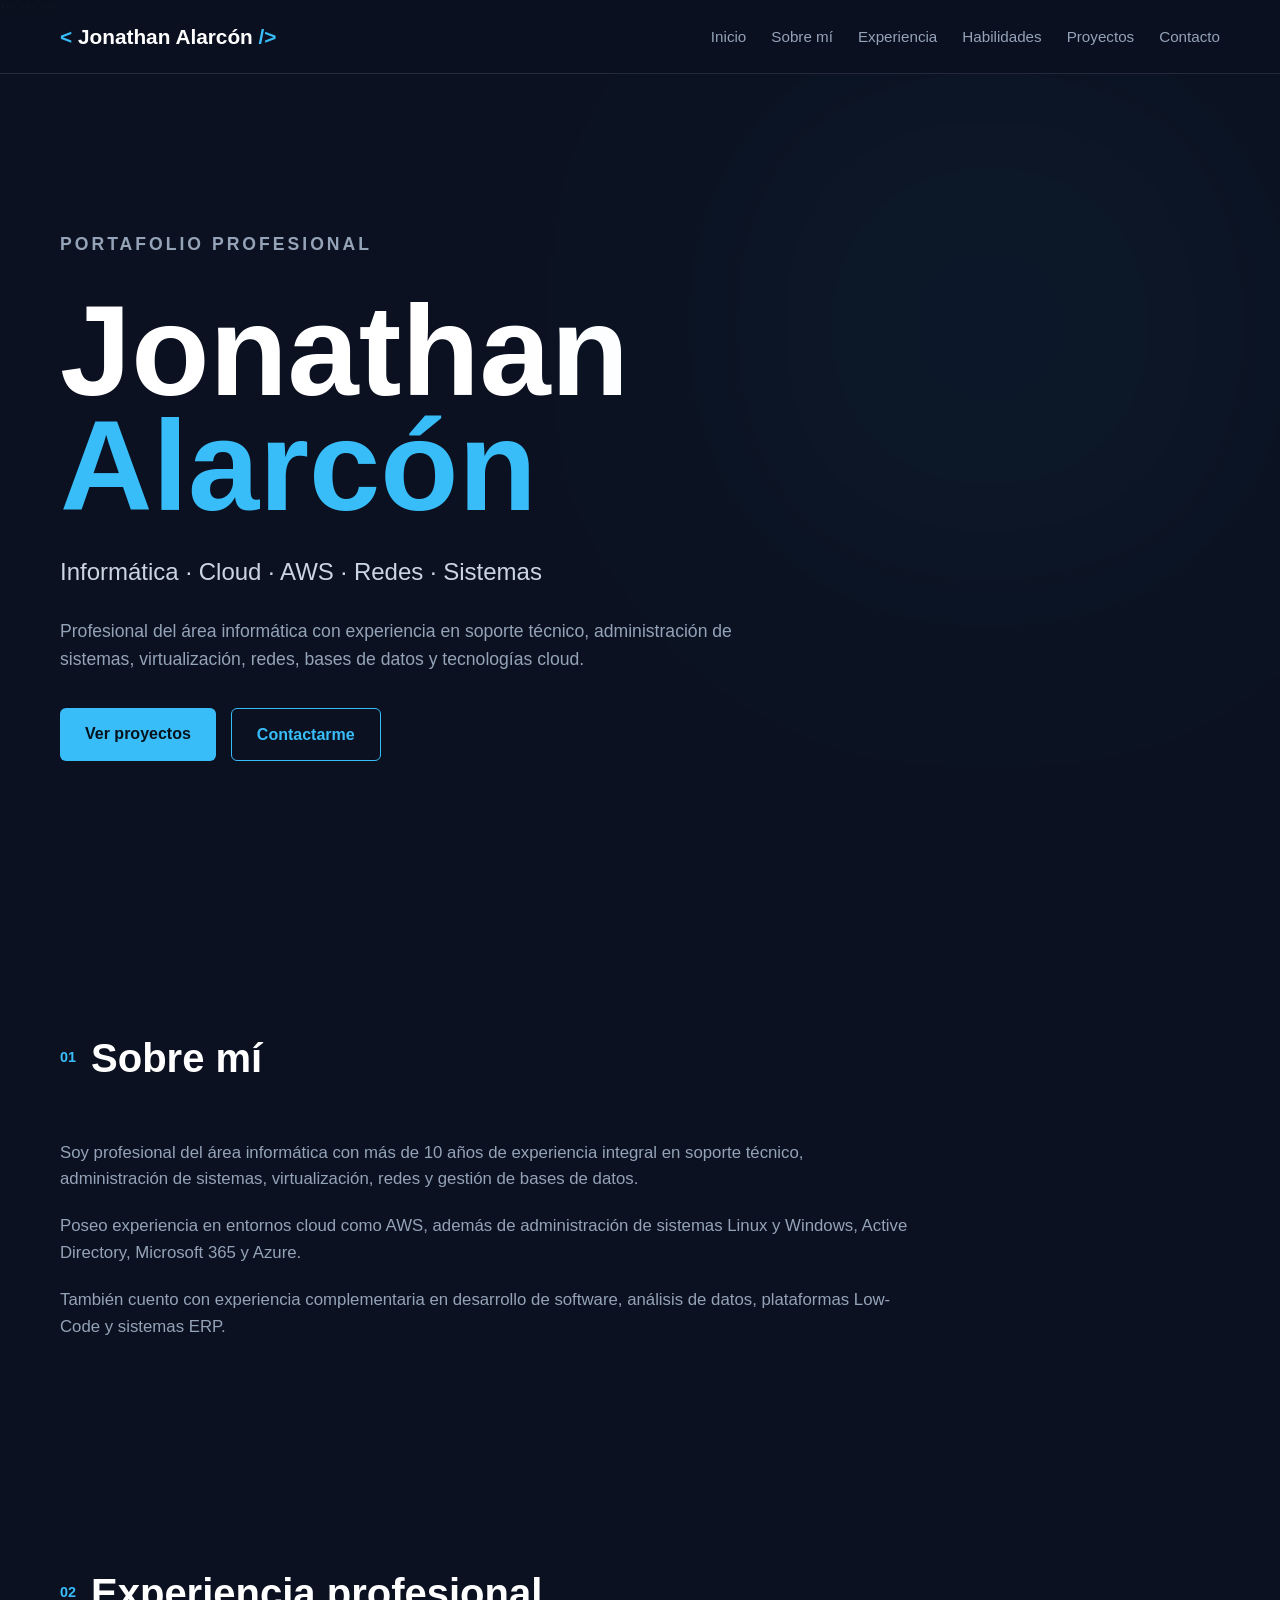
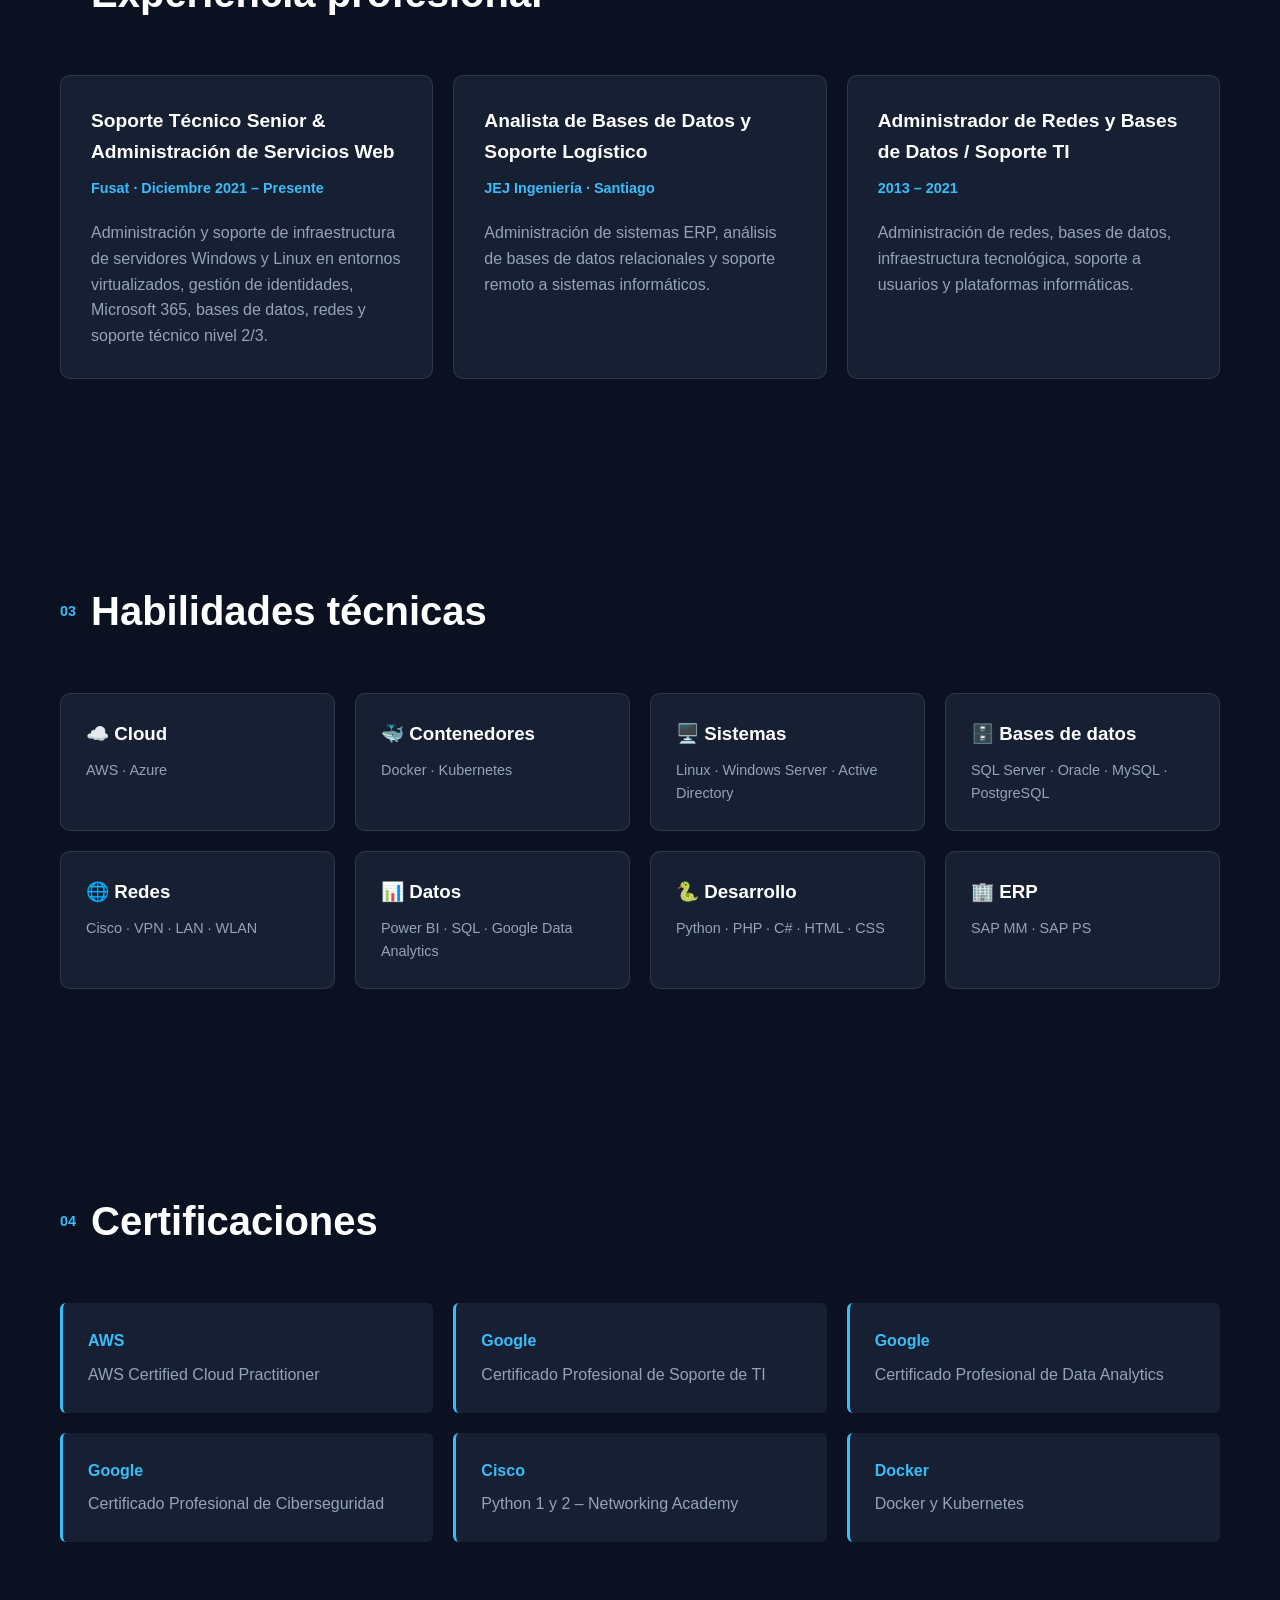
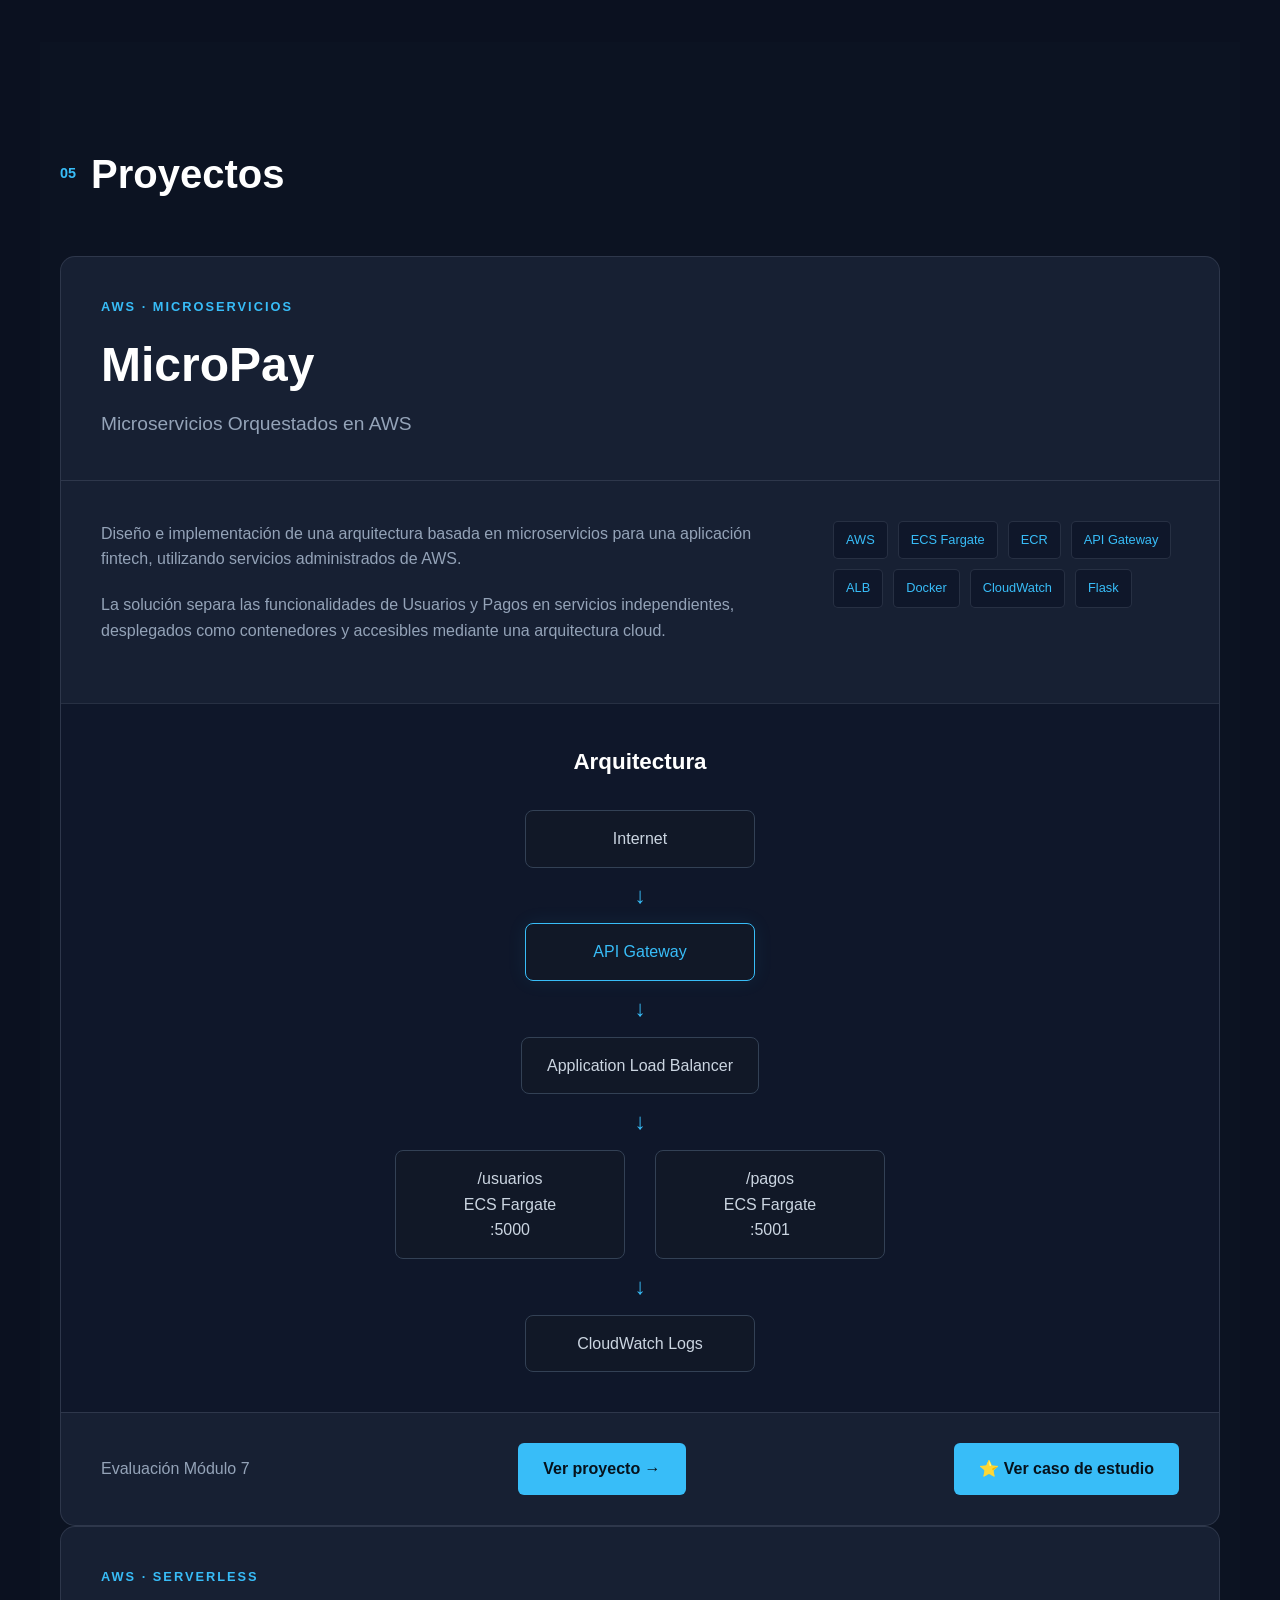
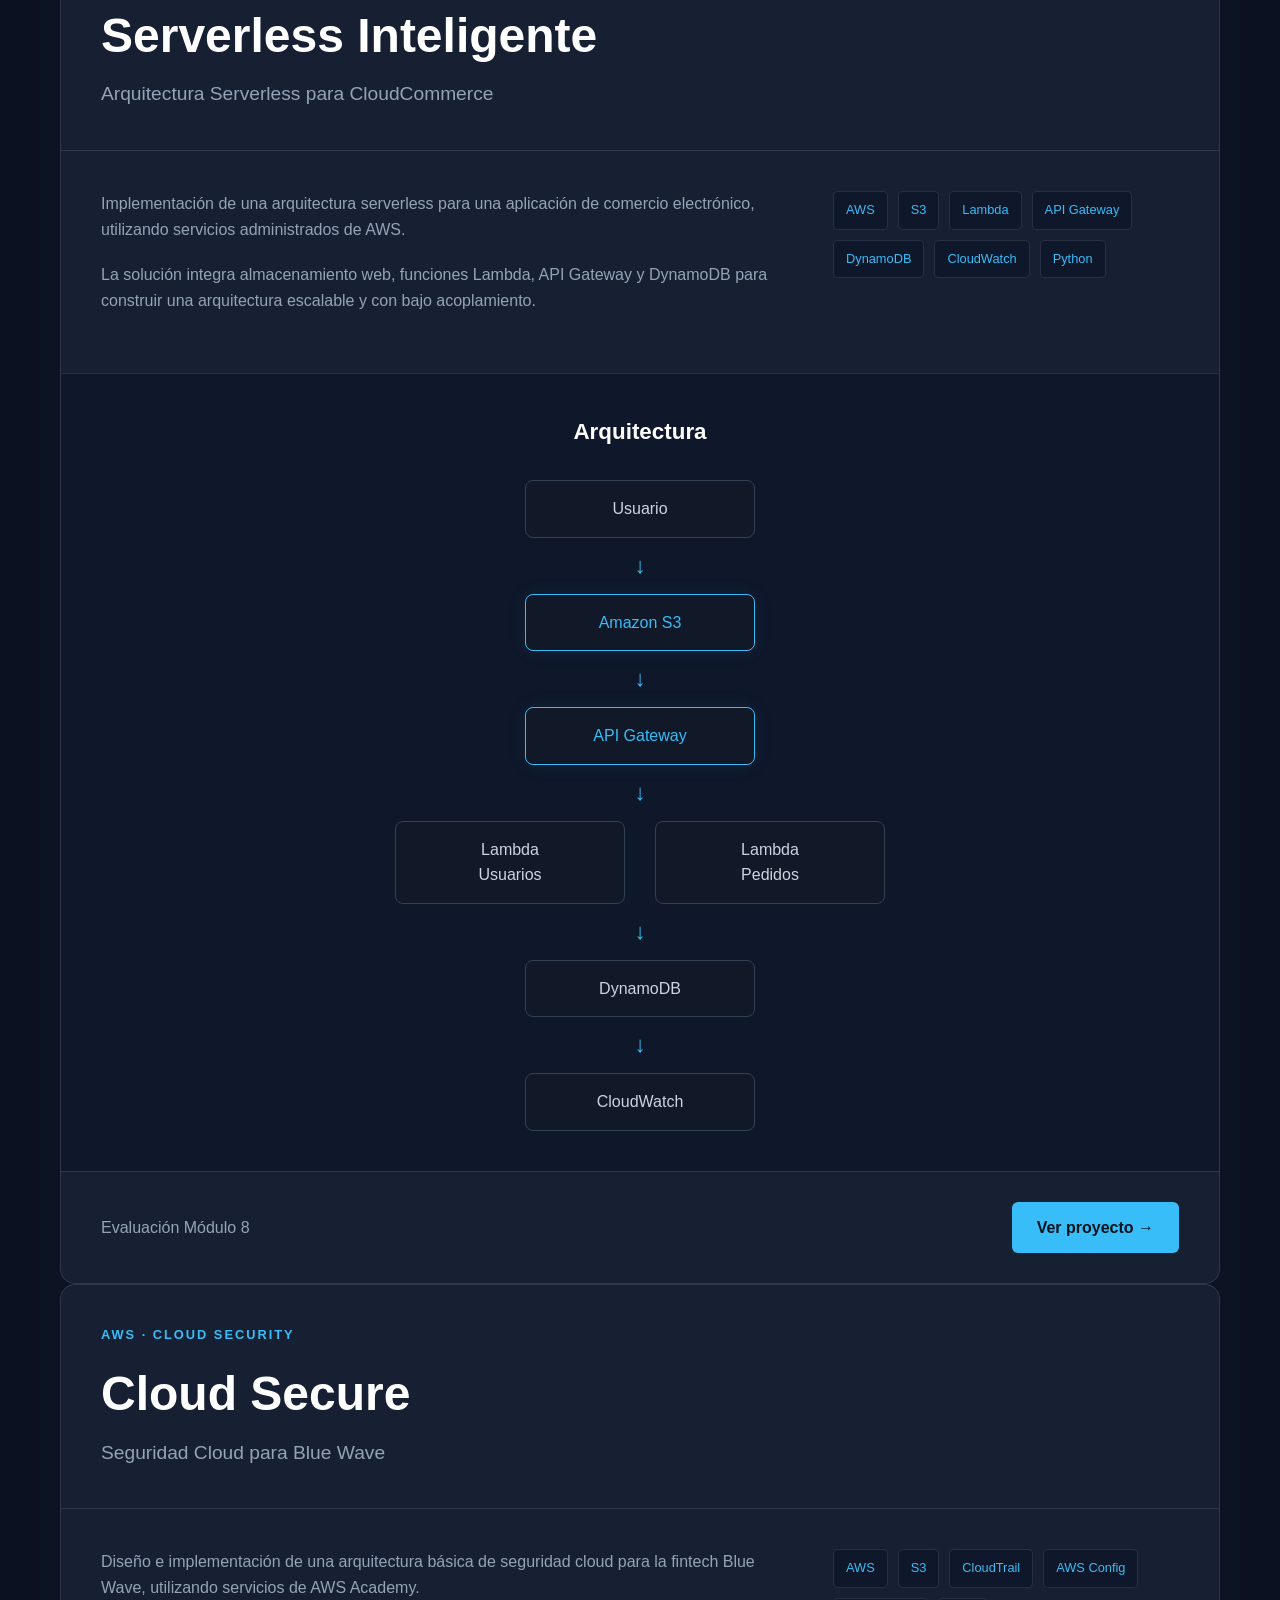
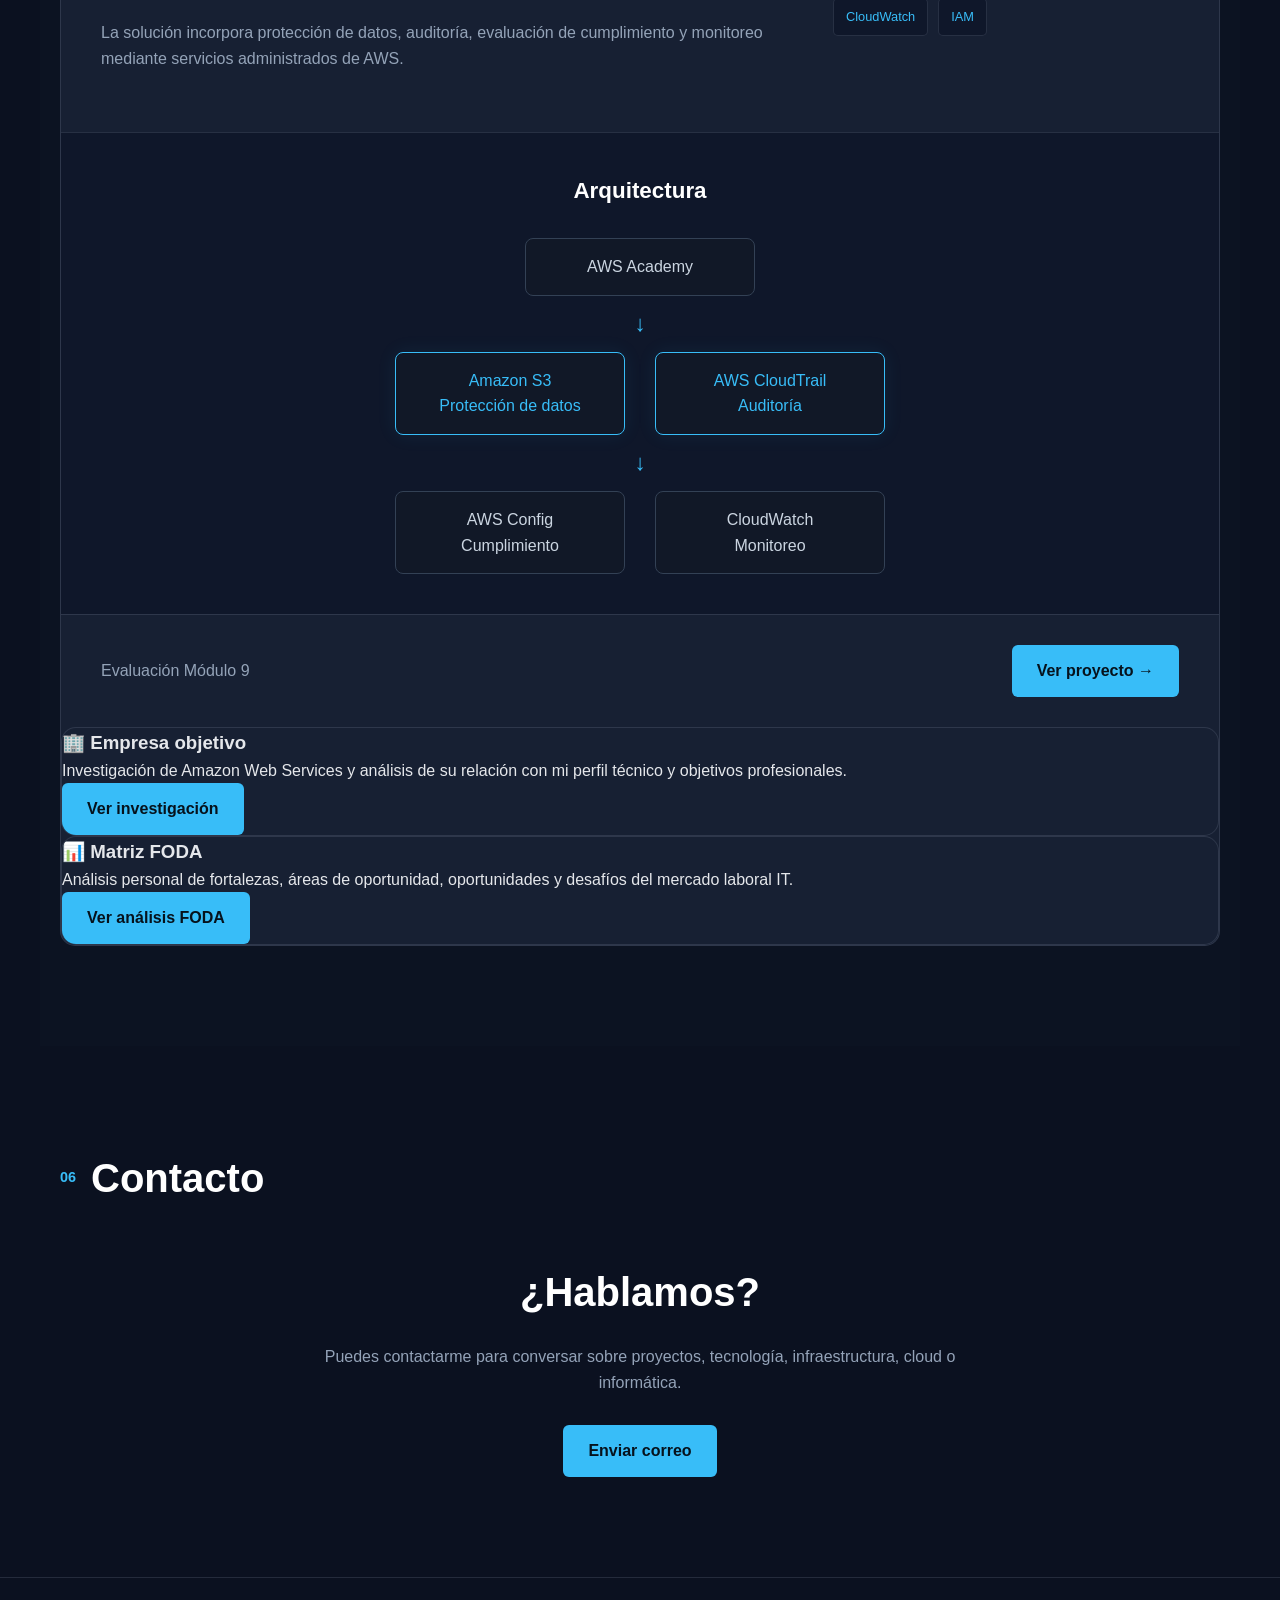
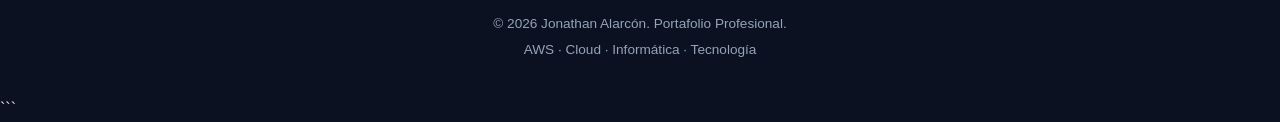
==== commit 787ad377: "Add project cards for professional resources Added new project cards for 'Empresa objetivo' and 'Mat" ====
--- a/index.html
+++ b/index.html
@@ -457,6 +457,9 @@
                 <a href="proyectos/micropay.html" class="btn">
                     Ver proyecto →
                 </a>
+                <a href="proyectos/caso-estudio.html" class="btn">
+                    ⭐ Ver caso de estudio
+                </a>
 
             </div>
 
@@ -723,8 +726,47 @@
                 </a>
 
             </div>
+                
+
+<!-- RECURSOS PROFESIONALES -->
+<div class="project-card">
+
+    <h3>🏢 Empresa objetivo</h3>
+
+    <p>
+        Investigación de Amazon Web Services y análisis de su
+        relación con mi perfil técnico y objetivos profesionales.
+    </p>
+
+    <a href="proyectos/empresa-objetivo.html" class="btn">
+        Ver investigación
+    </a>
+
+</div>
+
+
+<div class="project-card">
+
+    <h3>📊 Matriz FODA</h3>
+
+    <p>
+        Análisis personal de fortalezas, áreas de oportunidad,
+        oportunidades y desafíos del mercado laboral IT.
+    </p>
+
+    <a href="proyectos/foda.html" class="btn">
+        Ver análisis FODA
+    </a>
+
+</div>
+
+
+
 
         </article>
+       
+
+
 
     </section>
 
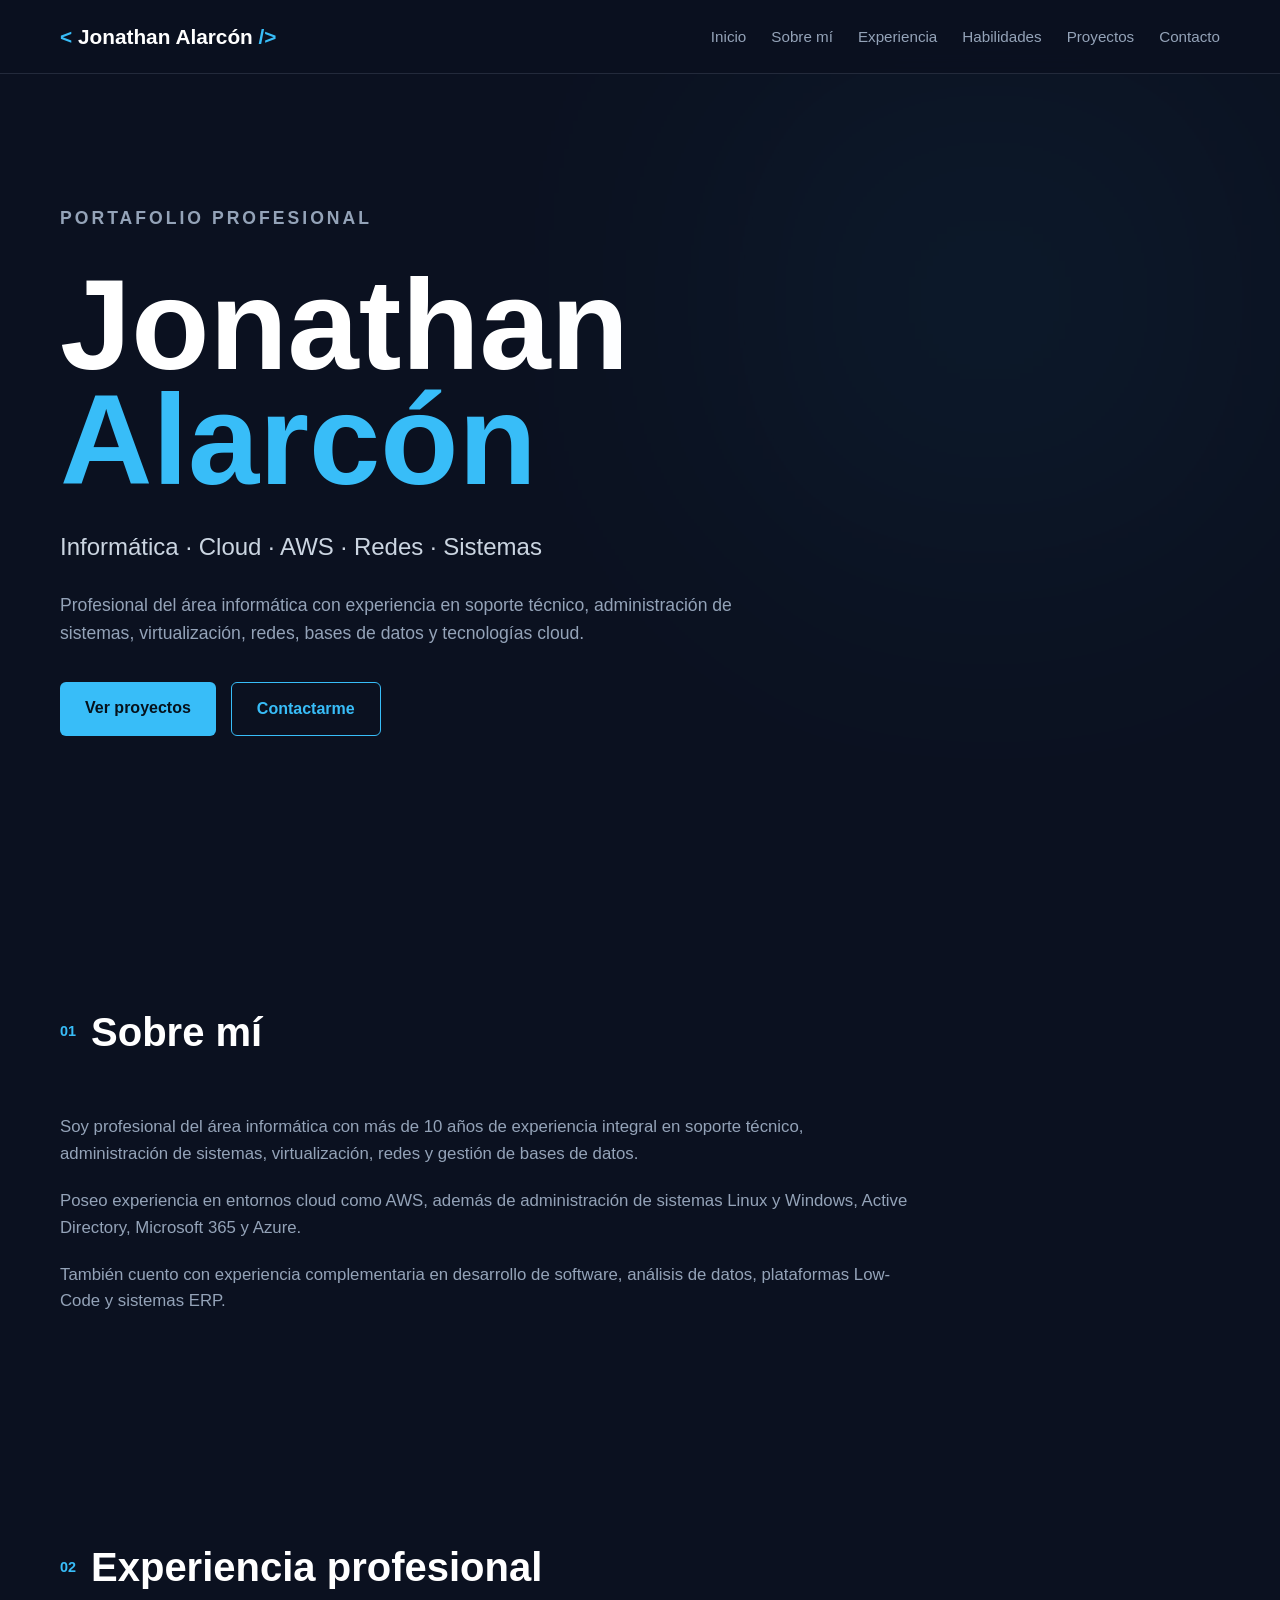
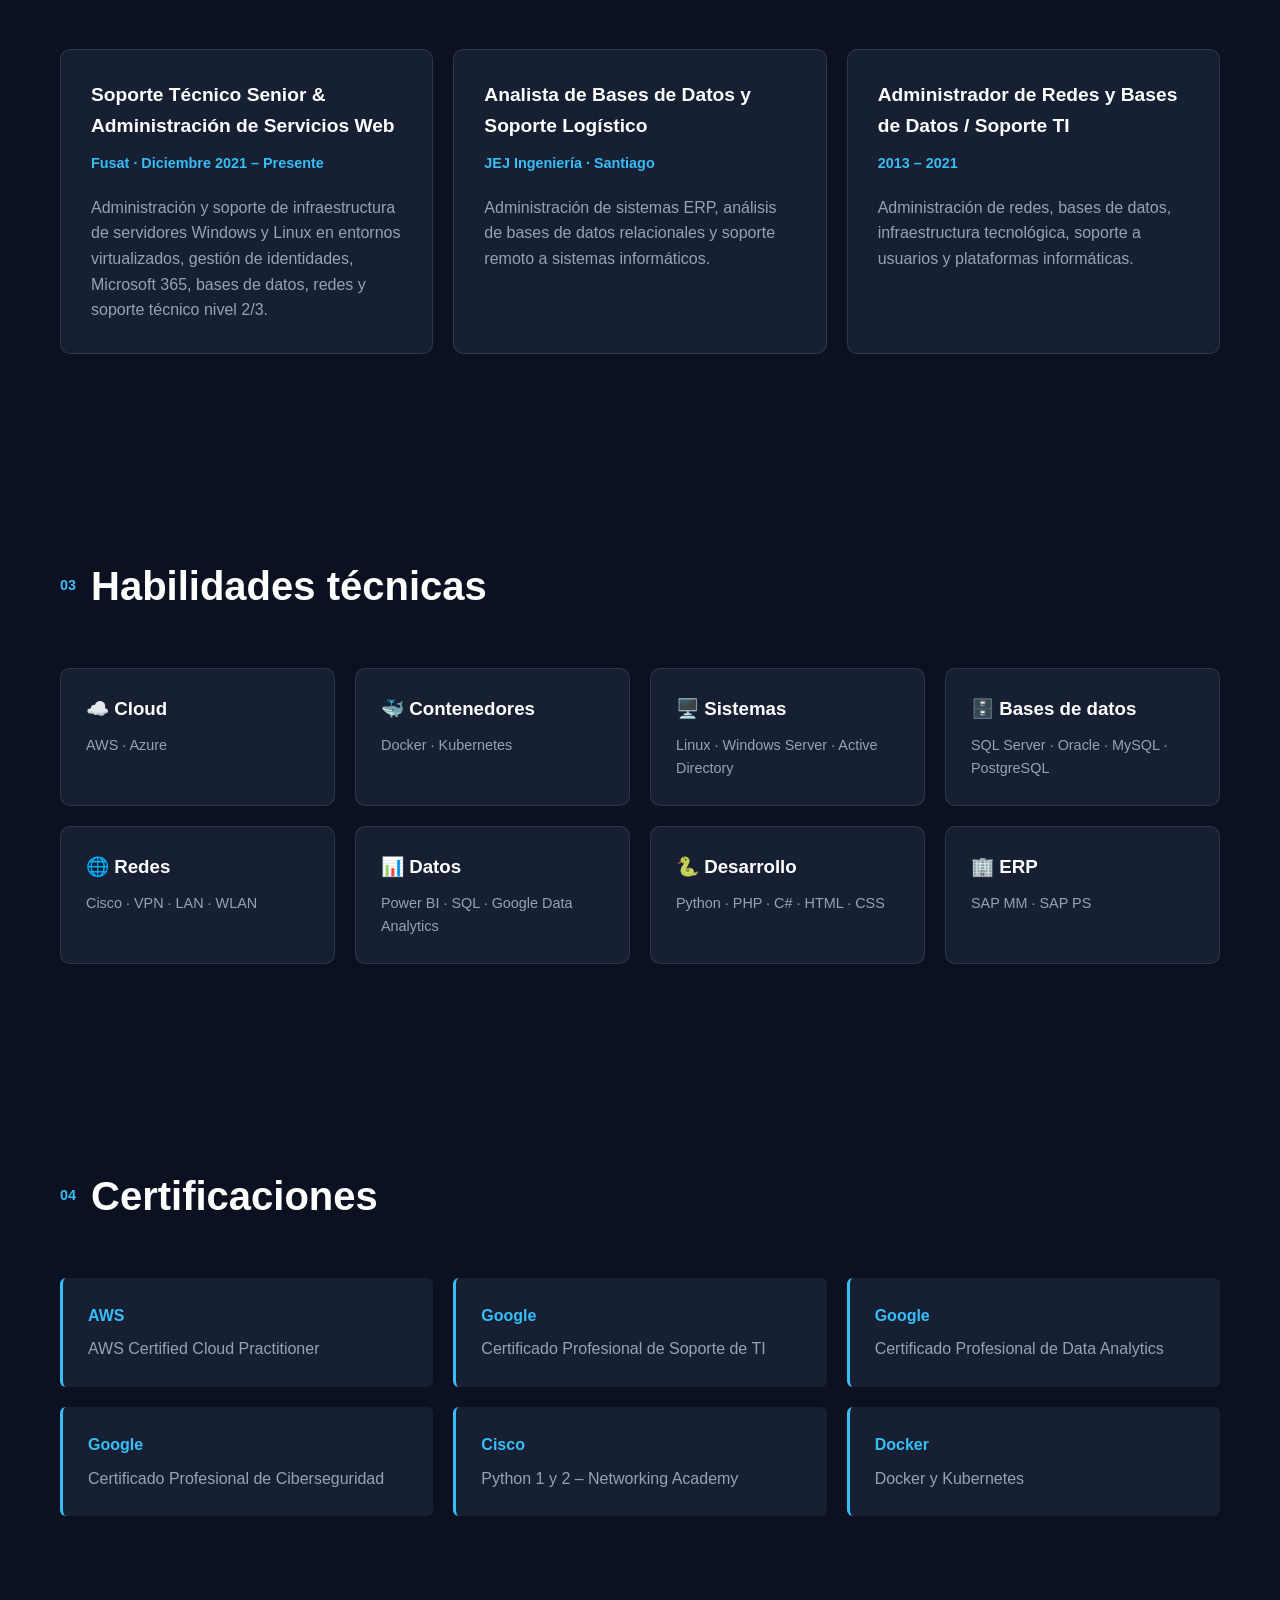
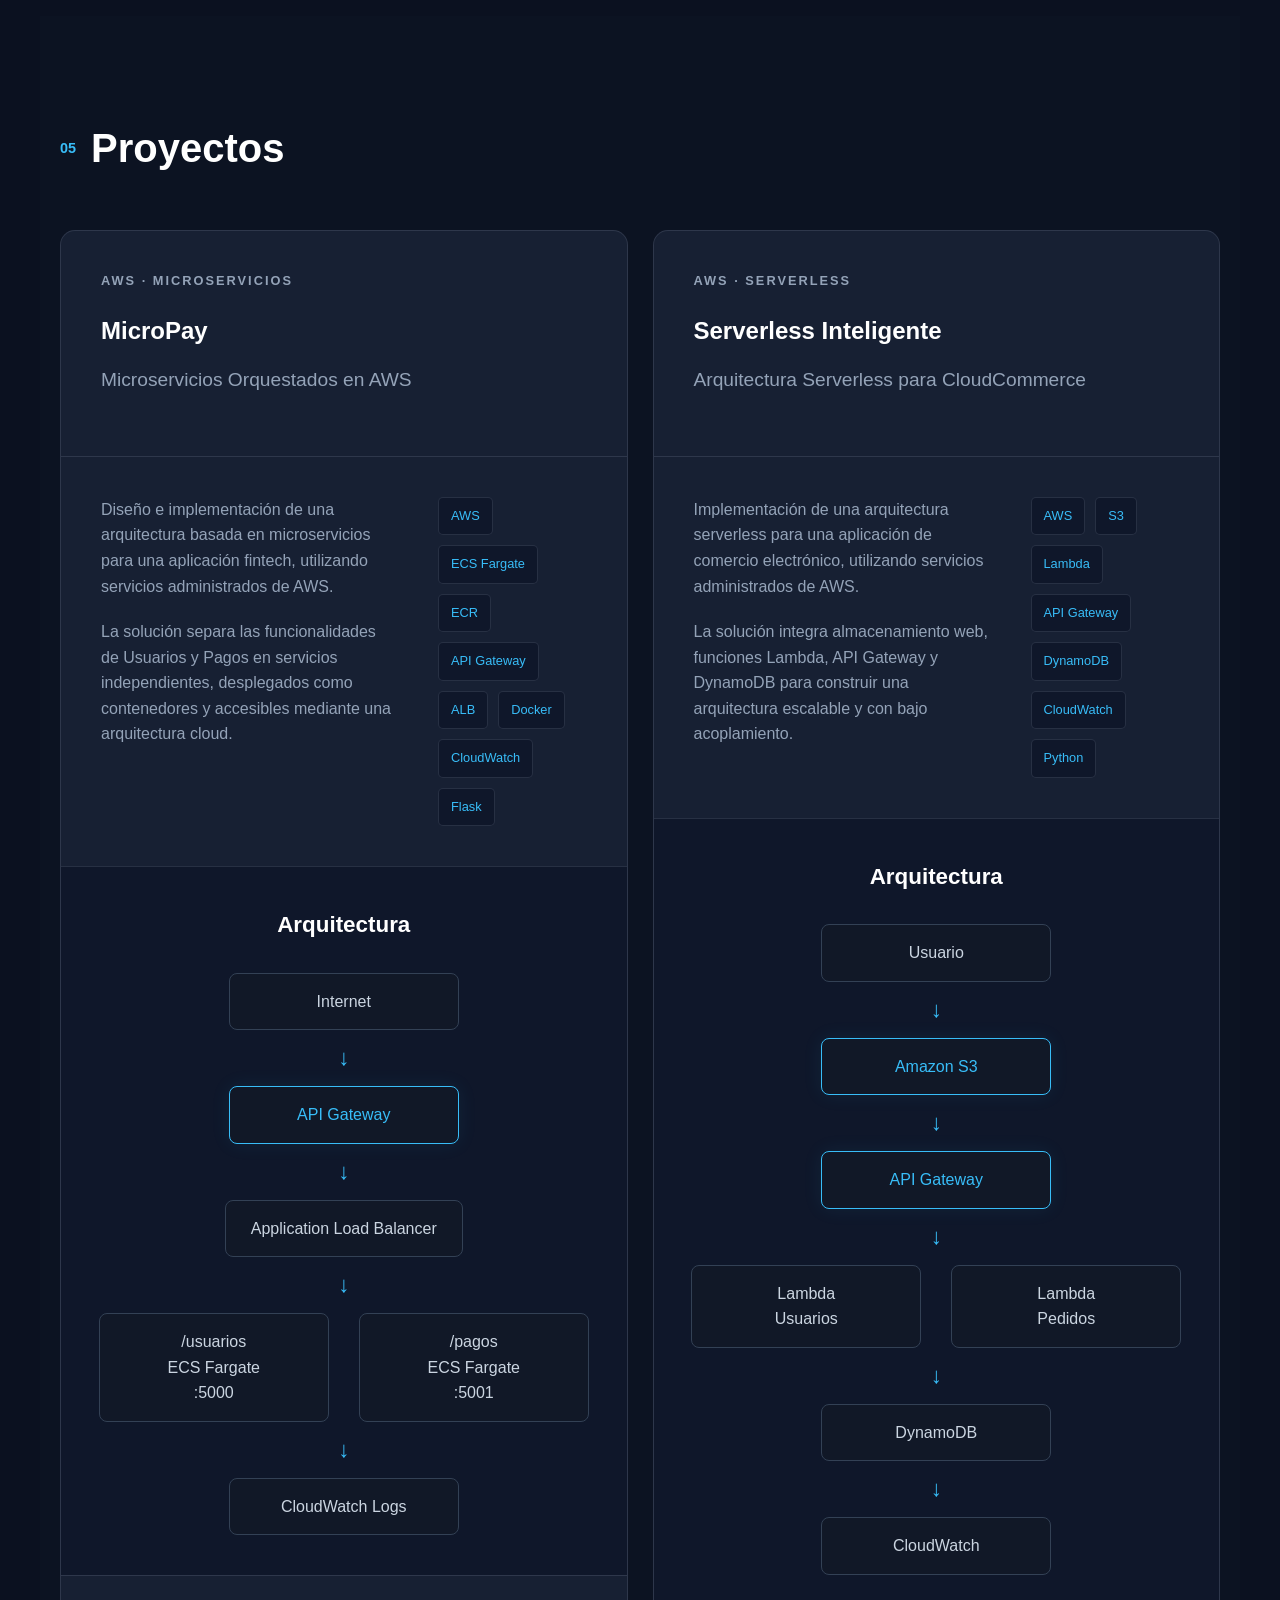
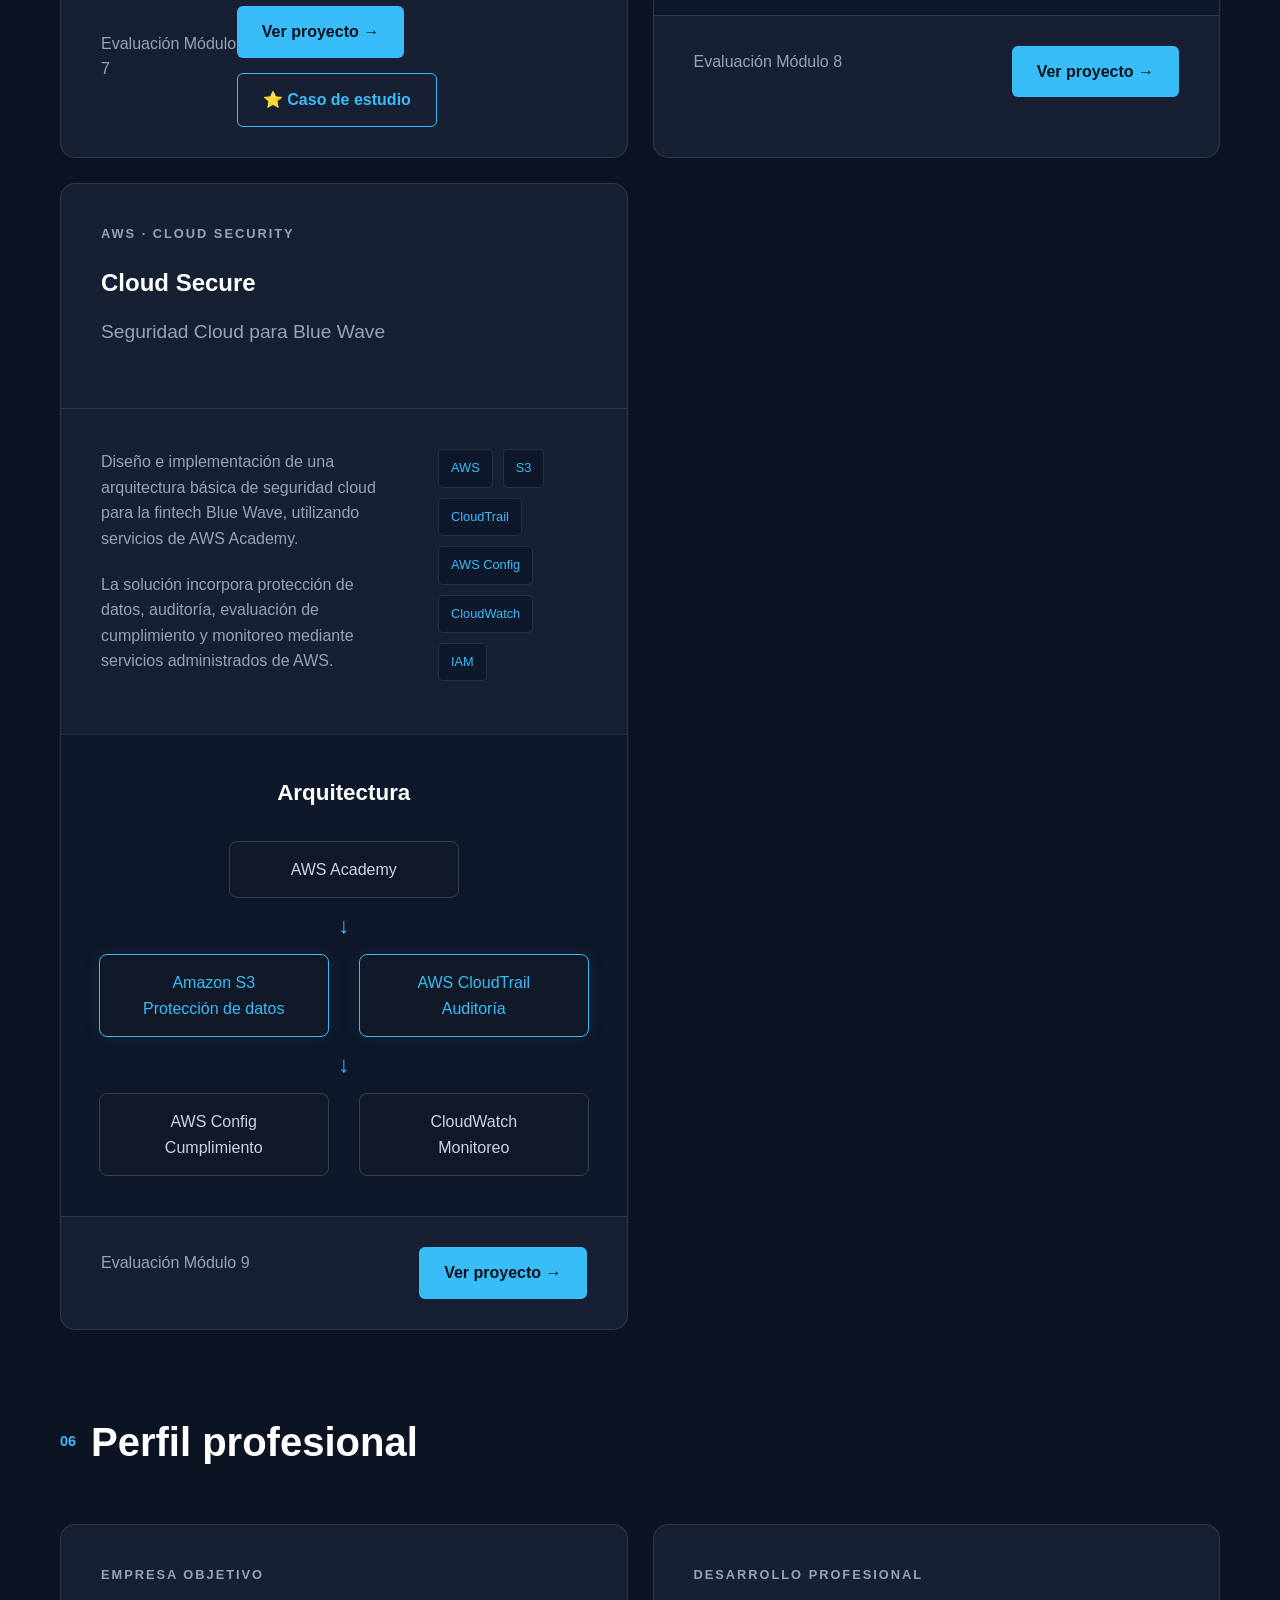
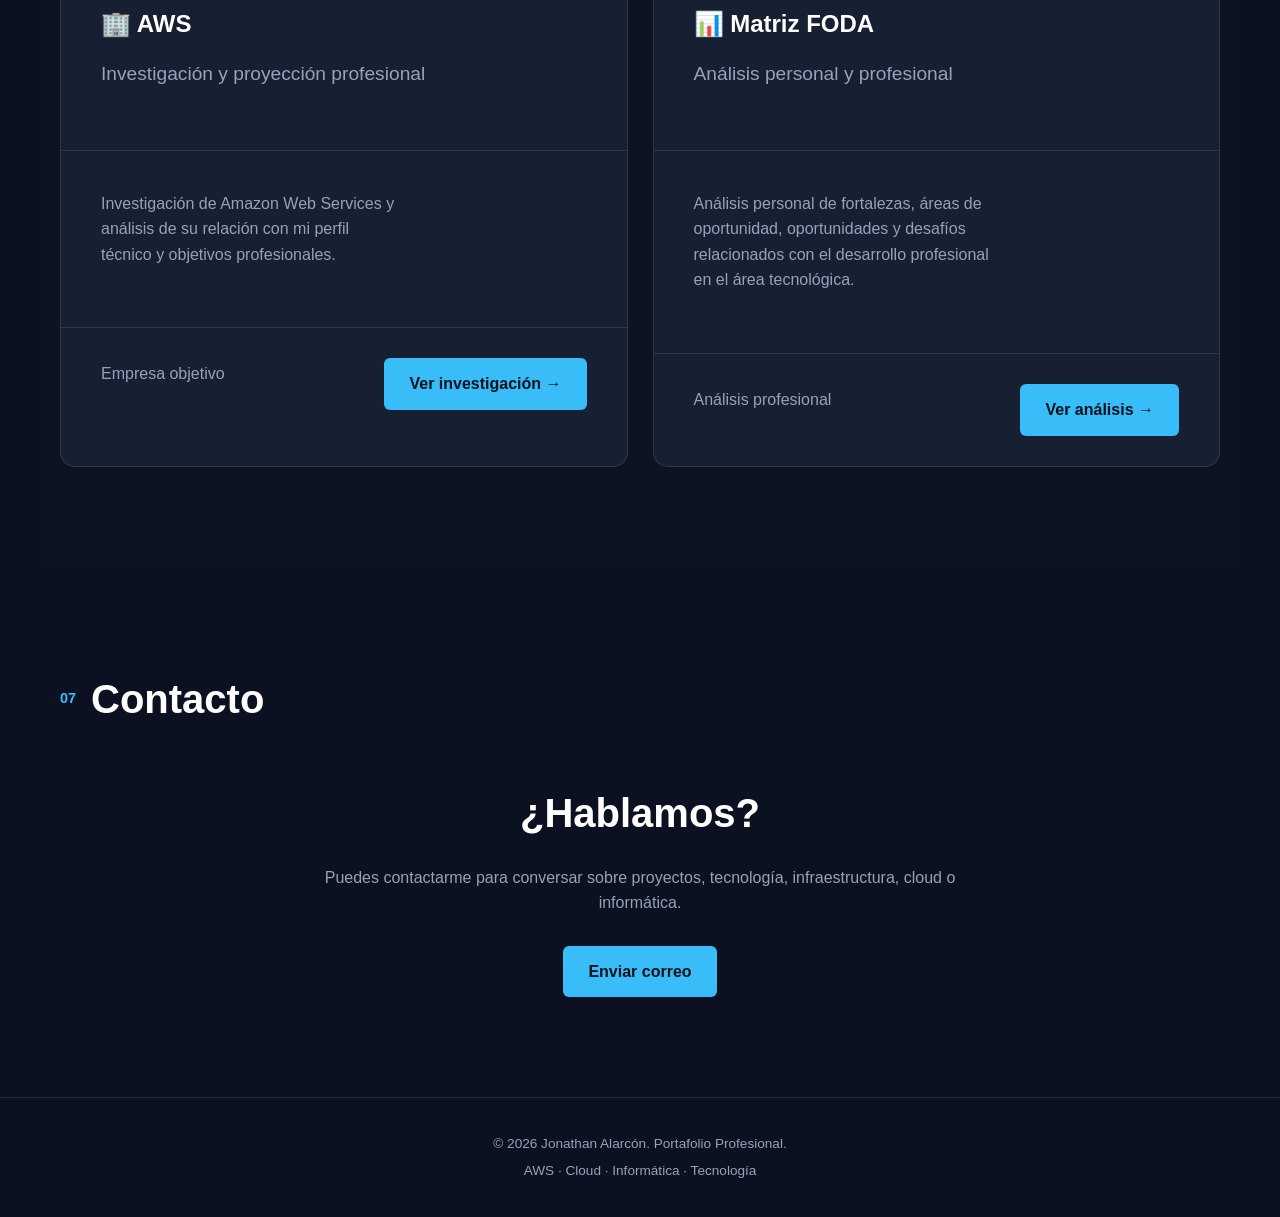
==== commit 37fd7697: "Change greeting from 'Hello' to 'Goodbye'" ====
--- a/index.html
+++ b/index.html
@@ -1,109 +1,104 @@
 <!DOCTYPE html>
-
 <html lang="es">
 
 <head>
     <meta charset="UTF-8">
     <meta name="viewport" content="width=device-width, initial-scale=1.0">
 
-```
-<title>Jonathan Alarcón | Portafolio Profesional</title>
-
-<meta name="description"
-    content="Portafolio profesional de Jonathan Alarcón, especialista en informática, cloud, AWS, redes y sistemas.">
-
-<link rel="stylesheet" href="style.css">
-```
-
+    <title>Jonathan Alarcón | Portafolio Profesional</title>
+
+    <meta name="description"
+        content="Portafolio profesional de Jonathan Alarcón, especialista en informática, cloud, AWS, redes y sistemas.">
+
+    <link rel="stylesheet" href="style.css">
 </head>
 
 <body>
 
-```
-<!-- =========================
-     NAVEGACIÓN
-========================== -->
-
-<header>
-    <nav class="navbar">
-
-        <div class="logo">
-            Jonathan Alarcón
-        </div>
-
-        <ul class="nav-links">
-            <li><a href="#inicio">Inicio</a></li>
-            <li><a href="#sobre-mi">Sobre mí</a></li>
-            <li><a href="#experiencia">Experiencia</a></li>
-            <li><a href="#habilidades">Habilidades</a></li>
-            <li><a href="#proyectos">Proyectos</a></li>
-            <li><a href="#contacto">Contacto</a></li>
-        </ul>
-
-    </nav>
-</header>
-
-
-<main>
-
     <!-- =========================
-         INICIO
+         NAVEGACIÓN
     ========================== -->
 
-    <section id="inicio" class="hero">
-
-        <div class="hero-content">
-
-            <p class="hero-tag">
-                PORTAFOLIO PROFESIONAL
-            </p>
-
-            <h1>
-                Jonathan<br>
-                <span>Alarcón</span>
-            </h1>
-
-            <h2>
-                Informática · Cloud · AWS · Redes · Sistemas
-            </h2>
-
-            <p>
-                Profesional del área informática con experiencia
-                en soporte técnico, administración de sistemas,
-                virtualización, redes, bases de datos y tecnologías cloud.
-            </p>
-
-            <div class="hero-buttons">
-
-                <a href="#proyectos" class="btn">
-                    Ver proyectos
-                </a>
-
-                <a href="#contacto" class="btn btn-outline">
-                    Contactarme
-                </a>
-
-            </div>
-
-        </div>
-
-    </section>
-
-
-    <!-- =========================
-         SOBRE MÍ
-    ========================== -->
-
-    <section id="sobre-mi" class="section">
-
-        <div class="section-title">
-            <span>01</span>
-            <h2>Sobre mí</h2>
-        </div>
-
-        <div class="about-content">
-
-            <div>
+    <header>
+
+        <nav class="navbar">
+
+            <a href="#inicio" class="logo">
+                Jonathan Alarcón
+            </a>
+
+            <ul class="nav-links">
+                <li><a href="#inicio">Inicio</a></li>
+                <li><a href="#sobre-mi">Sobre mí</a></li>
+                <li><a href="#experiencia">Experiencia</a></li>
+                <li><a href="#habilidades">Habilidades</a></li>
+                <li><a href="#proyectos">Proyectos</a></li>
+                <li><a href="#contacto">Contacto</a></li>
+            </ul>
+
+        </nav>
+
+    </header>
+
+
+    <main>
+
+        <!-- =========================
+             INICIO
+        ========================== -->
+
+        <section id="inicio" class="hero">
+
+            <div class="hero-content">
+
+                <p class="hero-tag">
+                    PORTAFOLIO PROFESIONAL
+                </p>
+
+                <h1>
+                    Jonathan<br>
+                    <span>Alarcón</span>
+                </h1>
+
+                <h2>
+                    Informática · Cloud · AWS · Redes · Sistemas
+                </h2>
+
+                <p>
+                    Profesional del área informática con experiencia
+                    en soporte técnico, administración de sistemas,
+                    virtualización, redes, bases de datos y tecnologías cloud.
+                </p>
+
+                <div class="hero-buttons">
+
+                    <a href="#proyectos" class="btn">
+                        Ver proyectos
+                    </a>
+
+                    <a href="#contacto" class="btn btn-outline">
+                        Contactarme
+                    </a>
+
+                </div>
+
+            </div>
+
+        </section>
+
+
+        <!-- =========================
+             SOBRE MÍ
+        ========================== -->
+
+        <section id="sobre-mi" class="section">
+
+            <div class="section-title">
+                <span>01</span>
+                <h2>Sobre mí</h2>
+            </div>
+
+            <div class="about-content">
 
                 <p>
                     Soy profesional del área informática con más de
@@ -126,703 +121,794 @@
 
             </div>
 
-        </div>
-
-    </section>
+        </section>
+
+
+        <!-- =========================
+             EXPERIENCIA
+        ========================== -->
+
+        <section id="experiencia" class="section">
+
+            <div class="section-title">
+                <span>02</span>
+                <h2>Experiencia profesional</h2>
+            </div>
+
+            <div class="experience-grid">
+
+                <article class="card">
+
+                    <h3>
+                        Soporte Técnico Senior &
+                        Administración de Servicios Web
+                    </h3>
+
+                    <h4>
+                        Fusat · Diciembre 2021 – Presente
+                    </h4>
+
+                    <p>
+                        Administración y soporte de infraestructura de
+                        servidores Windows y Linux en entornos virtualizados,
+                        gestión de identidades, Microsoft 365, bases de datos,
+                        redes y soporte técnico nivel 2/3.
+                    </p>
+
+                </article>
+
+
+                <article class="card">
+
+                    <h3>
+                        Analista de Bases de Datos
+                        y Soporte Logístico
+                    </h3>
+
+                    <h4>
+                        JEJ Ingeniería · Santiago
+                    </h4>
+
+                    <p>
+                        Administración de sistemas ERP, análisis de bases
+                        de datos relacionales y soporte remoto a sistemas
+                        informáticos.
+                    </p>
+
+                </article>
+
+
+                <article class="card">
+
+                    <h3>
+                        Administrador de Redes y
+                        Bases de Datos / Soporte TI
+                    </h3>
+
+                    <h4>
+                        2013 – 2021
+                    </h4>
+
+                    <p>
+                        Administración de redes, bases de datos,
+                        infraestructura tecnológica, soporte a usuarios
+                        y plataformas informáticas.
+                    </p>
+
+                </article>
+
+            </div>
+
+        </section>
+
+
+        <!-- =========================
+             HABILIDADES
+        ========================== -->
+
+        <section id="habilidades" class="section">
+
+            <div class="section-title">
+                <span>03</span>
+                <h2>Habilidades técnicas</h2>
+            </div>
+
+            <div class="skills-grid">
+
+                <div class="skill">
+                    <h3>☁️ Cloud</h3>
+                    <p>AWS · Azure</p>
+                </div>
+
+                <div class="skill">
+                    <h3>🐳 Contenedores</h3>
+                    <p>Docker · Kubernetes</p>
+                </div>
+
+                <div class="skill">
+                    <h3>🖥️ Sistemas</h3>
+                    <p>Linux · Windows Server · Active Directory</p>
+                </div>
+
+                <div class="skill">
+                    <h3>🗄️ Bases de datos</h3>
+                    <p>SQL Server · Oracle · MySQL · PostgreSQL</p>
+                </div>
+
+                <div class="skill">
+                    <h3>🌐 Redes</h3>
+                    <p>Cisco · VPN · LAN · WLAN</p>
+                </div>
+
+                <div class="skill">
+                    <h3>📊 Datos</h3>
+                    <p>Power BI · SQL · Google Data Analytics</p>
+                </div>
+
+                <div class="skill">
+                    <h3>🐍 Desarrollo</h3>
+                    <p>Python · PHP · C# · HTML · CSS</p>
+                </div>
+
+                <div class="skill">
+                    <h3>🏢 ERP</h3>
+                    <p>SAP MM · SAP PS</p>
+                </div>
+
+            </div>
+
+        </section>
+
+
+        <!-- =========================
+             CERTIFICACIONES
+        ========================== -->
+
+        <section id="certificaciones" class="section">
+
+            <div class="section-title">
+                <span>04</span>
+                <h2>Certificaciones</h2>
+            </div>
+
+            <div class="certifications">
+
+                <div class="certification">
+                    <strong>AWS</strong>
+                    <p>AWS Certified Cloud Practitioner</p>
+                </div>
+
+                <div class="certification">
+                    <strong>Google</strong>
+                    <p>Certificado Profesional de Soporte de TI</p>
+                </div>
+
+                <div class="certification">
+                    <strong>Google</strong>
+                    <p>Certificado Profesional de Data Analytics</p>
+                </div>
+
+                <div class="certification">
+                    <strong>Google</strong>
+                    <p>Certificado Profesional de Ciberseguridad</p>
+                </div>
+
+                <div class="certification">
+                    <strong>Cisco</strong>
+                    <p>Python 1 y 2 – Networking Academy</p>
+                </div>
+
+                <div class="certification">
+                    <strong>Docker</strong>
+                    <p>Docker y Kubernetes</p>
+                </div>
+
+            </div>
+
+        </section>
+
+
+        <!-- =========================
+             PROYECTOS
+        ========================== -->
+
+        <section id="proyectos" class="section projects-section">
+
+            <div class="section-title">
+                <span>05</span>
+                <h2>Proyectos</h2>
+            </div>
+
+
+            <div class="projects-grid">
+
+                <!-- =========================
+                     PROYECTO 1 - MICROPAY
+                ========================== -->
+
+                <article class="project-card">
+
+                    <div class="project-header">
+
+                        <p class="project-label">
+                            AWS · MICROSERVICIOS
+                        </p>
+
+                        <h3>
+                            MicroPay
+                        </h3>
+
+                        <p class="project-subtitle">
+                            Microservicios Orquestados en AWS
+                        </p>
+
+                    </div>
+
+
+                    <div class="project-content">
+
+                        <div class="project-description">
+
+                            <p>
+                                Diseño e implementación de una arquitectura
+                                basada en microservicios para una aplicación
+                                fintech, utilizando servicios administrados
+                                de AWS.
+                            </p>
+
+                            <p>
+                                La solución separa las funcionalidades de
+                                Usuarios y Pagos en servicios independientes,
+                                desplegados como contenedores y accesibles
+                                mediante una arquitectura cloud.
+                            </p>
+
+                        </div>
+
+
+                        <div class="project-technologies">
+
+                            <span>AWS</span>
+                            <span>ECS Fargate</span>
+                            <span>ECR</span>
+                            <span>API Gateway</span>
+                            <span>ALB</span>
+                            <span>Docker</span>
+                            <span>CloudWatch</span>
+                            <span>Flask</span>
+
+                        </div>
+
+                    </div>
+
+
+                    <div class="architecture">
+
+                        <h4>
+                            Arquitectura
+                        </h4>
+
+                        <div class="architecture-flow">
+
+                            <div class="architecture-box">
+                                Internet
+                            </div>
+
+                            <div class="arrow">
+                                ↓
+                            </div>
+
+                            <div class="architecture-box highlight">
+                                API Gateway
+                            </div>
+
+                            <div class="arrow">
+                                ↓
+                            </div>
+
+                            <div class="architecture-box">
+                                Application Load Balancer
+                            </div>
+
+                            <div class="arrow">
+                                ↓
+                            </div>
+
+                            <div class="services">
+
+                                <div class="architecture-box">
+                                    /usuarios<br>
+                                    ECS Fargate<br>
+                                    :5000
+                                </div>
+
+                                <div class="architecture-box">
+                                    /pagos<br>
+                                    ECS Fargate<br>
+                                    :5001
+                                </div>
+
+                            </div>
+
+                            <div class="arrow">
+                                ↓
+                            </div>
+
+                            <div class="architecture-box">
+                                CloudWatch Logs
+                            </div>
+
+                        </div>
+
+                    </div>
+
+
+                    <div class="project-footer">
+
+                        <p>
+                            Evaluación Módulo 7
+                        </p>
+
+                        <div class="hero-buttons">
+
+                            <a href="proyectos/micropay.html" class="btn">
+                                Ver proyecto →
+                            </a>
+
+                            <a href="proyectos/caso-estudio.html" class="btn btn-outline">
+                                ⭐ Caso de estudio
+                            </a>
+
+                        </div>
+
+                    </div>
+
+                </article>
+
+
+                <!-- =========================
+                     PROYECTO 2 - SERVERLESS
+                ========================== -->
+
+                <article class="project-card">
+
+                    <div class="project-header">
+
+                        <p class="project-label">
+                            AWS · SERVERLESS
+                        </p>
+
+                        <h3>
+                            Serverless Inteligente
+                        </h3>
+
+                        <p class="project-subtitle">
+                            Arquitectura Serverless para CloudCommerce
+                        </p>
+
+                    </div>
+
+
+                    <div class="project-content">
+
+                        <div class="project-description">
+
+                            <p>
+                                Implementación de una arquitectura serverless
+                                para una aplicación de comercio electrónico,
+                                utilizando servicios administrados de AWS.
+                            </p>
+
+                            <p>
+                                La solución integra almacenamiento web,
+                                funciones Lambda, API Gateway y DynamoDB
+                                para construir una arquitectura escalable
+                                y con bajo acoplamiento.
+                            </p>
+
+                        </div>
+
+
+                        <div class="project-technologies">
+
+                            <span>AWS</span>
+                            <span>S3</span>
+                            <span>Lambda</span>
+                            <span>API Gateway</span>
+                            <span>DynamoDB</span>
+                            <span>CloudWatch</span>
+                            <span>Python</span>
+
+                        </div>
+
+                    </div>
+
+
+                    <div class="architecture">
+
+                        <h4>
+                            Arquitectura
+                        </h4>
+
+                        <div class="architecture-flow">
+
+                            <div class="architecture-box">
+                                Usuario
+                            </div>
+
+                            <div class="arrow">
+                                ↓
+                            </div>
+
+                            <div class="architecture-box highlight">
+                                Amazon S3
+                            </div>
+
+                            <div class="arrow">
+                                ↓
+                            </div>
+
+                            <div class="architecture-box highlight">
+                                API Gateway
+                            </div>
+
+                            <div class="arrow">
+                                ↓
+                            </div>
+
+                            <div class="services">
+
+                                <div class="architecture-box">
+                                    Lambda<br>
+                                    Usuarios
+                                </div>
+
+                                <div class="architecture-box">
+                                    Lambda<br>
+                                    Pedidos
+                                </div>
+
+                            </div>
+
+                            <div class="arrow">
+                                ↓
+                            </div>
+
+                            <div class="architecture-box">
+                                DynamoDB
+                            </div>
+
+                            <div class="arrow">
+                                ↓
+                            </div>
+
+                            <div class="architecture-box">
+                                CloudWatch
+                            </div>
+
+                        </div>
+
+                    </div>
+
+
+                    <div class="project-footer">
+
+                        <p>
+                            Evaluación Módulo 8
+                        </p>
+
+                        <a href="proyectos/serverless.html" class="btn">
+                            Ver proyecto →
+                        </a>
+
+                    </div>
+
+                </article>
+
+
+                <!-- =========================
+                     PROYECTO 3 - CLOUD SECURE
+                ========================== -->
+
+                <article class="project-card">
+
+                    <div class="project-header">
+
+                        <p class="project-label">
+                            AWS · CLOUD SECURITY
+                        </p>
+
+                        <h3>
+                            Cloud Secure
+                        </h3>
+
+                        <p class="project-subtitle">
+                            Seguridad Cloud para Blue Wave
+                        </p>
+
+                    </div>
+
+
+                    <div class="project-content">
+
+                        <div class="project-description">
+
+                            <p>
+                                Diseño e implementación de una arquitectura básica
+                                de seguridad cloud para la fintech Blue Wave,
+                                utilizando servicios de AWS Academy.
+                            </p>
+
+                            <p>
+                                La solución incorpora protección de datos,
+                                auditoría, evaluación de cumplimiento y monitoreo
+                                mediante servicios administrados de AWS.
+                            </p>
+
+                        </div>
+
+
+                        <div class="project-technologies">
+
+                            <span>AWS</span>
+                            <span>S3</span>
+                            <span>CloudTrail</span>
+                            <span>AWS Config</span>
+                            <span>CloudWatch</span>
+                            <span>IAM</span>
+
+                        </div>
+
+                    </div>
+
+
+                    <div class="architecture">
+
+                        <h4>
+                            Arquitectura
+                        </h4>
+
+                        <div class="architecture-flow">
+
+                            <div class="architecture-box">
+                                AWS Academy
+                            </div>
+
+                            <div class="arrow">
+                                ↓
+                            </div>
+
+                            <div class="services">
+
+                                <div class="architecture-box highlight">
+                                    Amazon S3<br>
+                                    Protección de datos
+                                </div>
+
+                                <div class="architecture-box highlight">
+                                    AWS CloudTrail<br>
+                                    Auditoría
+                                </div>
+
+                            </div>
+
+                            <div class="arrow">
+                                ↓
+                            </div>
+
+                            <div class="services">
+
+                                <div class="architecture-box">
+                                    AWS Config<br>
+                                    Cumplimiento
+                                </div>
+
+                                <div class="architecture-box">
+                                    CloudWatch<br>
+                                    Monitoreo
+                                </div>
+
+                            </div>
+
+                        </div>
+
+                    </div>
+
+
+                    <div class="project-footer">
+
+                        <p>
+                            Evaluación Módulo 9
+                        </p>
+
+                        <a href="proyectos/cloud-secure.html" class="btn">
+                            Ver proyecto →
+                        </a>
+
+                    </div>
+
+                </article>
+
+            </div>
+
+
+            <!-- =========================
+                 RECURSOS PROFESIONALES
+            ========================== -->
+
+            <div class="section-title" style="margin-top:80px;">
+
+                <span>06</span>
+
+                <h2>
+                    Perfil profesional
+                </h2>
+
+            </div>
+
+
+            <div class="projects-grid">
+
+                <article class="project-card">
+
+                    <div class="project-header">
+
+                        <p class="project-label">
+                            EMPRESA OBJETIVO
+                        </p>
+
+                        <h3>
+                            🏢 AWS
+                        </h3>
+
+                        <p class="project-subtitle">
+                            Investigación y proyección profesional
+                        </p>
+
+                    </div>
+
+
+                    <div class="project-content">
+
+                        <div class="project-description">
+
+                            <p>
+                                Investigación de Amazon Web Services y análisis
+                                de su relación con mi perfil técnico y objetivos
+                                profesionales.
+                            </p>
+
+                        </div>
+
+                    </div>
+
+
+                    <div class="project-footer">
+
+                        <p>
+                            Empresa objetivo
+                        </p>
+
+                        <a href="proyectos/empresa-objetivo.html" class="btn">
+                            Ver investigación →
+                        </a>
+
+                    </div>
+
+                </article>
+
+
+                <article class="project-card">
+
+                    <div class="project-header">
+
+                        <p class="project-label">
+                            DESARROLLO PROFESIONAL
+                        </p>
+
+                        <h3>
+                            📊 Matriz FODA
+                        </h3>
+
+                        <p class="project-subtitle">
+                            Análisis personal y profesional
+                        </p>
+
+                    </div>
+
+
+                    <div class="project-content">
+
+                        <div class="project-description">
+
+                            <p>
+                                Análisis personal de fortalezas, áreas de
+                                oportunidad, oportunidades y desafíos
+                                relacionados con el desarrollo profesional
+                                en el área tecnológica.
+                            </p>
+
+                        </div>
+
+                    </div>
+
+
+                    <div class="project-footer">
+
+                        <p>
+                            Análisis profesional
+                        </p>
+
+                        <a href="proyectos/foda.html" class="btn">
+                            Ver análisis →
+                        </a>
+
+                    </div>
+
+                </article>
+
+            </div>
+
+        </section>
+
+
+        <!-- =========================
+             CONTACTO
+        ========================== -->
+
+        <section id="contacto" class="section contact-section">
+
+            <div class="section-title">
+
+                <span>07</span>
+
+                <h2>
+                    Contacto
+                </h2>
+
+            </div>
+
+
+            <div class="contact-content">
+
+                <h3>
+                    ¿Hablamos?
+                </h3>
+
+                <p>
+                    Puedes contactarme para conversar sobre proyectos,
+                    tecnología, infraestructura, cloud o informática.
+                </p>
+
+                <a href="mailto:STEELdebian@gmail.com"
+                    class="btn"
+                    aria-label="Enviar correo electrónico a Jonathan Alarcón">
+                    Enviar correo
+                </a>
+
+            </div>
+
+        </section>
+
+    </main>
 
 
     <!-- =========================
-         EXPERIENCIA
+         FOOTER
     ========================== -->
 
-    <section id="experiencia" class="section">
-
-        <div class="section-title">
-            <span>02</span>
-            <h2>Experiencia profesional</h2>
-        </div>
-
-        <div class="experience-grid">
-
-            <article class="card">
-
-                <h3>
-                    Soporte Técnico Senior &
-                    Administración de Servicios Web
-                </h3>
-
-                <h4>
-                    Fusat · Diciembre 2021 – Presente
-                </h4>
-
-                <p>
-                    Administración y soporte de infraestructura de
-                    servidores Windows y Linux en entornos virtualizados,
-                    gestión de identidades, Microsoft 365, bases de datos,
-                    redes y soporte técnico nivel 2/3.
-                </p>
-
-            </article>
-
-
-            <article class="card">
-
-                <h3>
-                    Analista de Bases de Datos
-                    y Soporte Logístico
-                </h3>
-
-                <h4>
-                    JEJ Ingeniería · Santiago
-                </h4>
-
-                <p>
-                    Administración de sistemas ERP, análisis de bases
-                    de datos relacionales y soporte remoto a sistemas
-                    informáticos.
-                </p>
-
-            </article>
-
-
-            <article class="card">
-
-                <h3>
-                    Administrador de Redes y
-                    Bases de Datos / Soporte TI
-                </h3>
-
-                <h4>
-                    2013 – 2021
-                </h4>
-
-                <p>
-                    Administración de redes, bases de datos,
-                    infraestructura tecnológica, soporte a usuarios
-                    y plataformas informáticas.
-                </p>
-
-            </article>
-
-        </div>
-
-    </section>
-
-
-    <!-- =========================
-         HABILIDADES
-    ========================== -->
-
-    <section id="habilidades" class="section">
-
-        <div class="section-title">
-            <span>03</span>
-            <h2>Habilidades técnicas</h2>
-        </div>
-
-        <div class="skills-grid">
-
-            <div class="skill">
-                <h3>☁️ Cloud</h3>
-                <p>AWS · Azure</p>
-            </div>
-
-            <div class="skill">
-                <h3>🐳 Contenedores</h3>
-                <p>Docker · Kubernetes</p>
-            </div>
-
-            <div class="skill">
-                <h3>🖥️ Sistemas</h3>
-                <p>Linux · Windows Server · Active Directory</p>
-            </div>
-
-            <div class="skill">
-                <h3>🗄️ Bases de datos</h3>
-                <p>SQL Server · Oracle · MySQL · PostgreSQL</p>
-            </div>
-
-            <div class="skill">
-                <h3>🌐 Redes</h3>
-                <p>Cisco · VPN · LAN · WLAN</p>
-            </div>
-
-            <div class="skill">
-                <h3>📊 Datos</h3>
-                <p>Power BI · SQL · Google Data Analytics</p>
-            </div>
-
-            <div class="skill">
-                <h3>🐍 Desarrollo</h3>
-                <p>Python · PHP · C# · HTML · CSS</p>
-            </div>
-
-            <div class="skill">
-                <h3>🏢 ERP</h3>
-                <p>SAP MM · SAP PS</p>
-            </div>
-
-        </div>
-
-    </section>
-
-
-    <!-- =========================
-         CERTIFICACIONES
-    ========================== -->
-
-    <section id="certificaciones" class="section">
-
-        <div class="section-title">
-            <span>04</span>
-            <h2>Certificaciones</h2>
-        </div>
-
-        <div class="certifications">
-
-            <div class="certification">
-                <strong>AWS</strong>
-                <p>AWS Certified Cloud Practitioner</p>
-            </div>
-
-            <div class="certification">
-                <strong>Google</strong>
-                <p>Certificado Profesional de Soporte de TI</p>
-            </div>
-
-            <div class="certification">
-                <strong>Google</strong>
-                <p>Certificado Profesional de Data Analytics</p>
-            </div>
-
-            <div class="certification">
-                <strong>Google</strong>
-                <p>Certificado Profesional de Ciberseguridad</p>
-            </div>
-
-            <div class="certification">
-                <strong>Cisco</strong>
-                <p>Python 1 y 2 – Networking Academy</p>
-            </div>
-
-            <div class="certification">
-                <strong>Docker</strong>
-                <p>Docker y Kubernetes</p>
-            </div>
-
-        </div>
-
-    </section>
-
-
-    <!-- =========================
-         PROYECTOS
-    ========================== -->
-
-    <section id="proyectos" class="section projects-section">
-
-        <div class="section-title">
-            <span>05</span>
-            <h2>Proyectos</h2>
-        </div>
-
-
-        <!-- =========================
-             PROYECTO 1 - MICROPAY
-        ========================== -->
-
-        <article class="project-card">
-
-            <div class="project-header">
-
-                <p class="project-label">
-                    AWS · MICROSERVICIOS
-                </p>
-
-                <h3>
-                    MicroPay
-                </h3>
-
-                <p class="project-subtitle">
-                    Microservicios Orquestados en AWS
-                </p>
-
-            </div>
-
-
-            <div class="project-content">
-
-                <div class="project-description">
-
-                    <p>
-                        Diseño e implementación de una arquitectura
-                        basada en microservicios para una aplicación
-                        fintech, utilizando servicios administrados
-                        de AWS.
-                    </p>
-
-                    <p>
-                        La solución separa las funcionalidades de
-                        Usuarios y Pagos en servicios independientes,
-                        desplegados como contenedores y accesibles
-                        mediante una arquitectura cloud.
-                    </p>
-
-                </div>
-
-
-                <div class="project-technologies">
-
-                    <span>AWS</span>
-                    <span>ECS Fargate</span>
-                    <span>ECR</span>
-                    <span>API Gateway</span>
-                    <span>ALB</span>
-                    <span>Docker</span>
-                    <span>CloudWatch</span>
-                    <span>Flask</span>
-
-                </div>
-
-            </div>
-
-
-            <div class="architecture">
-
-                <h4>
-                    Arquitectura
-                </h4>
-
-                <div class="architecture-flow">
-
-                    <div class="architecture-box">
-                        Internet
-                    </div>
-
-                    <div class="arrow">
-                        ↓
-                    </div>
-
-                    <div class="architecture-box highlight">
-                        API Gateway
-                    </div>
-
-                    <div class="arrow">
-                        ↓
-                    </div>
-
-                    <div class="architecture-box">
-                        Application Load Balancer
-                    </div>
-
-                    <div class="arrow">
-                        ↓
-                    </div>
-
-                    <div class="services">
-
-                        <div class="architecture-box">
-                            /usuarios<br>
-                            ECS Fargate<br>
-                            :5000
-                        </div>
-
-                        <div class="architecture-box">
-                            /pagos<br>
-                            ECS Fargate<br>
-                            :5001
-                        </div>
-
-                    </div>
-
-                    <div class="arrow">
-                        ↓
-                    </div>
-
-                    <div class="architecture-box">
-                        CloudWatch Logs
-                    </div>
-
-                </div>
-
-            </div>
-
-
-            <div class="project-footer">
-
-                <p>
-                    Evaluación Módulo 7
-                </p>
-
-                <a href="proyectos/micropay.html" class="btn">
-                    Ver proyecto →
-                </a>
-                <a href="proyectos/caso-estudio.html" class="btn">
-                    ⭐ Ver caso de estudio
-                </a>
-
-            </div>
-
-        </article>
-
-
-        <!-- =========================
-             PROYECTO 2 - SERVERLESS
-        ========================== -->
-
-        <article class="project-card">
-
-            <div class="project-header">
-
-                <p class="project-label">
-                    AWS · SERVERLESS
-                </p>
-
-                <h3>
-                    Serverless Inteligente
-                </h3>
-
-                <p class="project-subtitle">
-                    Arquitectura Serverless para CloudCommerce
-                </p>
-
-            </div>
-
-
-            <div class="project-content">
-
-                <div class="project-description">
-
-                    <p>
-                        Implementación de una arquitectura serverless
-                        para una aplicación de comercio electrónico,
-                        utilizando servicios administrados de AWS.
-                    </p>
-
-                    <p>
-                        La solución integra almacenamiento web,
-                        funciones Lambda, API Gateway y DynamoDB
-                        para construir una arquitectura escalable
-                        y con bajo acoplamiento.
-                    </p>
-
-                </div>
-
-
-                <div class="project-technologies">
-
-                    <span>AWS</span>
-                    <span>S3</span>
-                    <span>Lambda</span>
-                    <span>API Gateway</span>
-                    <span>DynamoDB</span>
-                    <span>CloudWatch</span>
-                    <span>Python</span>
-
-                </div>
-
-            </div>
-
-
-            <div class="architecture">
-
-                <h4>
-                    Arquitectura
-                </h4>
-
-                <div class="architecture-flow">
-
-                    <div class="architecture-box">
-                        Usuario
-                    </div>
-
-                    <div class="arrow">
-                        ↓
-                    </div>
-
-                    <div class="architecture-box highlight">
-                        Amazon S3
-                    </div>
-
-                    <div class="arrow">
-                        ↓
-                    </div>
-
-                    <div class="architecture-box highlight">
-                        API Gateway
-                    </div>
-
-                    <div class="arrow">
-                        ↓
-                    </div>
-
-                    <div class="services">
-
-                        <div class="architecture-box">
-                            Lambda<br>
-                            Usuarios
-                        </div>
-
-                        <div class="architecture-box">
-                            Lambda<br>
-                            Pedidos
-                        </div>
-
-                    </div>
-
-                    <div class="arrow">
-                        ↓
-                    </div>
-
-                    <div class="architecture-box">
-                        DynamoDB
-                    </div>
-
-                    <div class="arrow">
-                        ↓
-                    </div>
-
-                    <div class="architecture-box">
-                        CloudWatch
-                    </div>
-
-                </div>
-
-            </div>
-
-
-            <div class="project-footer">
-
-                <p>
-                    Evaluación Módulo 8
-                </p>
-
-                <a href="proyectos/serverless.html" class="btn">
-                    Ver proyecto →
-                </a>
-
-            </div>
-
-        </article>
-
-
-        <!-- =========================
-             PROYECTO 3 - CLOUD SECURE
-        ========================== -->
-
-        <article class="project-card">
-
-            <div class="project-header">
-
-                <p class="project-label">
-                    AWS · CLOUD SECURITY
-                </p>
-
-                <h3>
-                    Cloud Secure
-                </h3>
-
-                <p class="project-subtitle">
-                    Seguridad Cloud para Blue Wave
-                </p>
-
-            </div>
-
-
-            <div class="project-content">
-
-                <div class="project-description">
-
-                    <p>
-                        Diseño e implementación de una arquitectura básica
-                        de seguridad cloud para la fintech Blue Wave,
-                        utilizando servicios de AWS Academy.
-                    </p>
-
-                    <p>
-                        La solución incorpora protección de datos,
-                        auditoría, evaluación de cumplimiento y monitoreo
-                        mediante servicios administrados de AWS.
-                    </p>
-
-                </div>
-
-
-                <div class="project-technologies">
-
-                    <span>AWS</span>
-                    <span>S3</span>
-                    <span>CloudTrail</span>
-                    <span>AWS Config</span>
-                    <span>CloudWatch</span>
-                    <span>IAM</span>
-
-                </div>
-
-            </div>
-
-
-            <div class="architecture">
-
-                <h4>
-                    Arquitectura
-                </h4>
-
-                <div class="architecture-flow">
-
-                    <div class="architecture-box">
-                        AWS Academy
-                    </div>
-
-                    <div class="arrow">
-                        ↓
-                    </div>
-
-                    <div class="services">
-
-                        <div class="architecture-box highlight">
-                            Amazon S3<br>
-                            Protección de datos
-                        </div>
-
-                        <div class="architecture-box highlight">
-                            AWS CloudTrail<br>
-                            Auditoría
-                        </div>
-
-                    </div>
-
-                    <div class="arrow">
-                        ↓
-                    </div>
-
-                    <div class="services">
-
-                        <div class="architecture-box">
-                            AWS Config<br>
-                            Cumplimiento
-                        </div>
-
-                        <div class="architecture-box">
-                            CloudWatch<br>
-                            Monitoreo
-                        </div>
-
-                    </div>
-
-                </div>
-
-            </div>
-
-
-            <div class="project-footer">
-
-                <p>
-                    Evaluación Módulo 9
-                </p>
-
-                <a href="proyectos/cloud-secure.html" class="btn">
-                    Ver proyecto →
-                </a>
-
-            </div>
-                
-
-<!-- RECURSOS PROFESIONALES -->
-<div class="project-card">
-
-    <h3>🏢 Empresa objetivo</h3>
-
-    <p>
-        Investigación de Amazon Web Services y análisis de su
-        relación con mi perfil técnico y objetivos profesionales.
-    </p>
-
-    <a href="proyectos/empresa-objetivo.html" class="btn">
-        Ver investigación
-    </a>
-
-</div>
-
-
-<div class="project-card">
-
-    <h3>📊 Matriz FODA</h3>
-
-    <p>
-        Análisis personal de fortalezas, áreas de oportunidad,
-        oportunidades y desafíos del mercado laboral IT.
-    </p>
-
-    <a href="proyectos/foda.html" class="btn">
-        Ver análisis FODA
-    </a>
-
-</div>
-
-
-
-
-        </article>
-       
-
-
-
-    </section>
-
-
-    <!-- =========================
-         CONTACTO
-    ========================== -->
-
-    <section id="contacto" class="section contact-section">
-
-        <div class="section-title">
-            <span>06</span>
-            <h2>Contacto</h2>
-        </div>
-
-        <div class="contact-content">
-
-            <h3>
-                ¿Hablamos?
-            </h3>
-
-            <p>
-                Puedes contactarme para conversar sobre proyectos,
-                tecnología, infraestructura, cloud o informática.
-            </p>
-
-            <a href="mailto:STEELdebian@gmail.com"
-               class="btn"
-               aria-label="Enviar correo electrónico a Jonathan Alarcón">
-                Enviar correo
-            </a>
-
-        </div>
-
-    </section>
-
-</main>
-
-
-<!-- =========================
-     FOOTER
-========================== -->
-
-<footer>
-
-    <p>
-        © 2026 Jonathan Alarcón.
-        Portafolio Profesional.
-    </p>
-
-    <p>
-        AWS · Cloud · Informática · Tecnología
-    </p>
-
-</footer>
-```
+    <footer>
+
+        <p>
+            © 2026 Jonathan Alarcón.
+            Portafolio Profesional.
+        </p>
+
+        <p>
+            AWS · Cloud · Informática · Tecnología
+        </p>
+
+    </footer>
 
 </body>
 
--- a/style.css
+++ b/style.css
@@ -439,7 +439,34 @@
 .projects-section {
     background: rgba(17, 24, 39, 0.35);
 }
-
+.projects-grid {
+    display: grid;
+    grid-template-columns: repeat(2, 1fr);
+    gap: 25px;
+    margin-top: 30px;
+}
+
+.projects-grid .project-card {
+    height: 100%;
+    display: flex;
+    flex-direction: column;
+}
+
+.projects-grid .project-card h3 {
+    color: white;
+    font-size: 1.5rem;
+    margin-bottom: 15px;
+}
+
+.projects-grid .project-card p {
+    color: var(--text-muted);
+    margin-bottom: 20px;
+}
+
+.projects-grid .project-card .btn {
+    margin-top: auto;
+    align-self: flex-start;
+}
 .project-card {
     background: var(--card);
 
@@ -695,6 +722,9 @@
     }
 
     .project-content {
+        grid-template-columns: 1fr;
+    }
+        .projects-grid {
         grid-template-columns: 1fr;
     }
 
